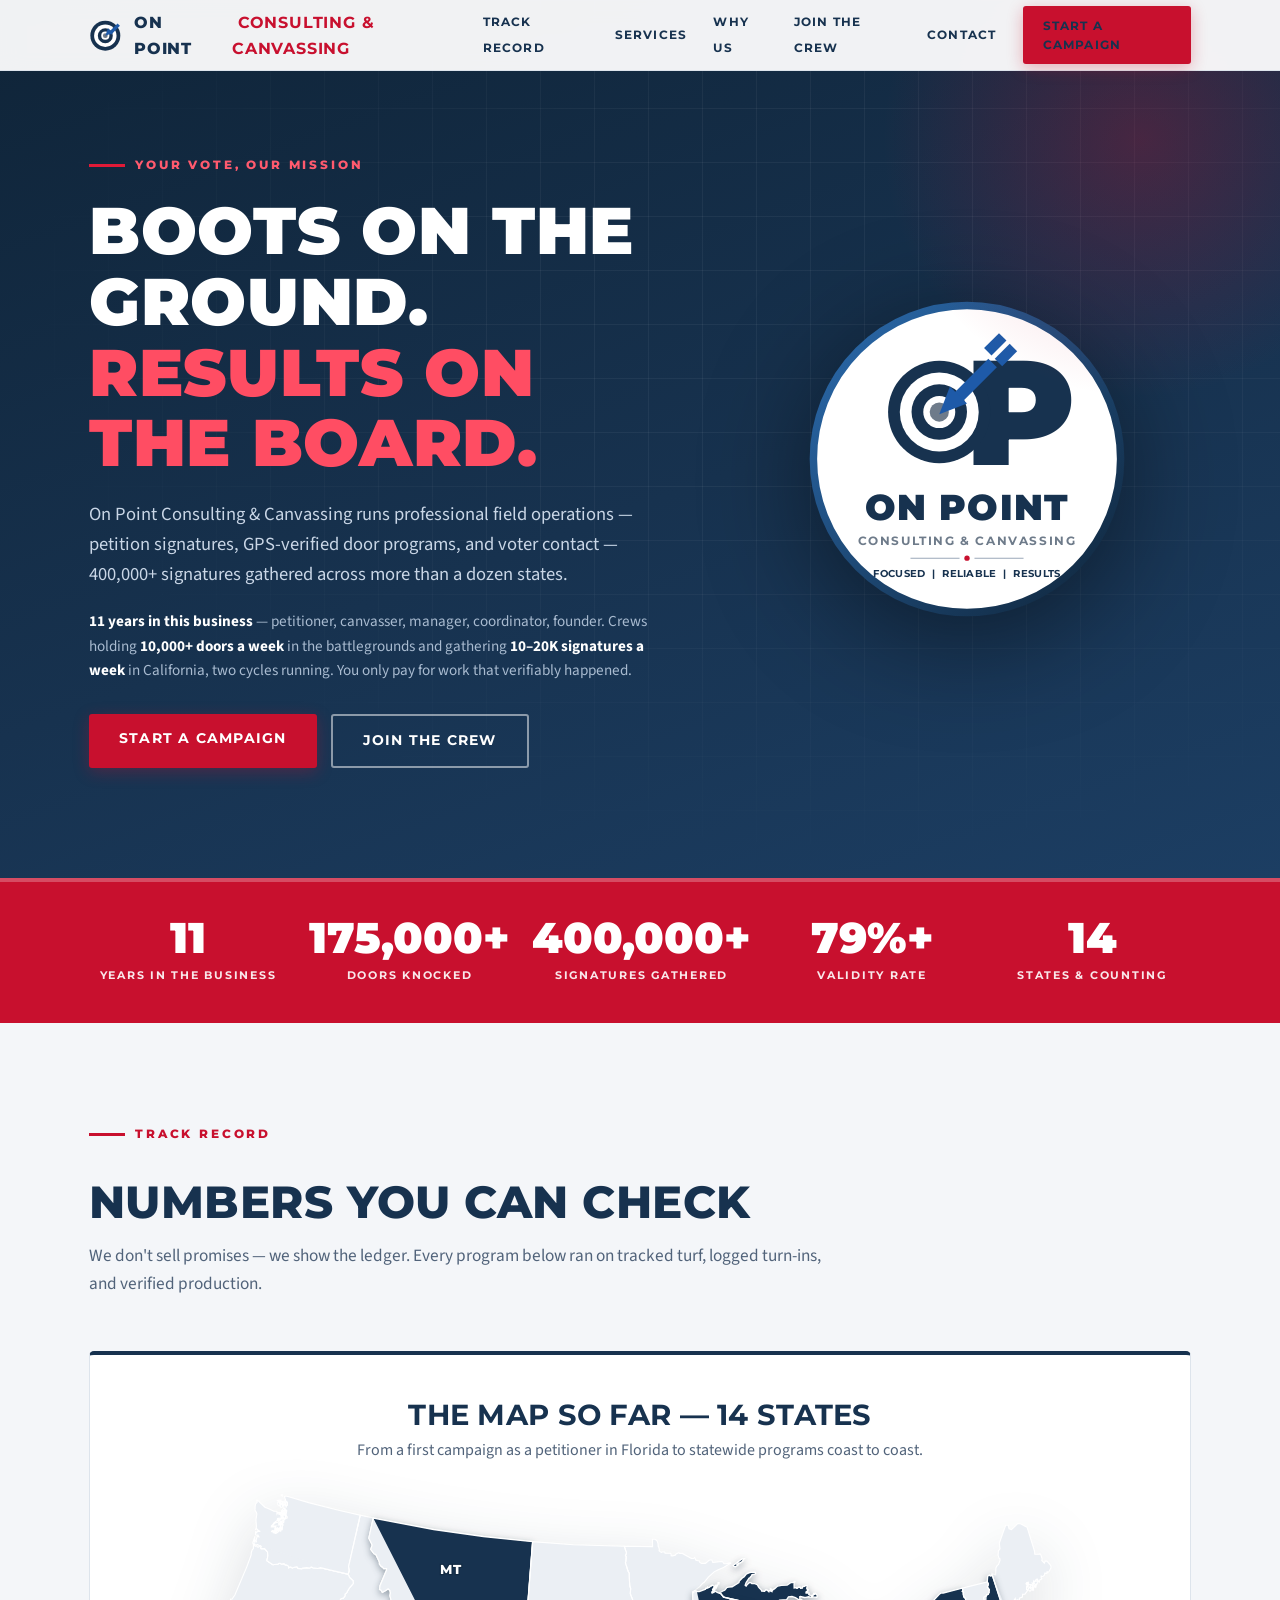
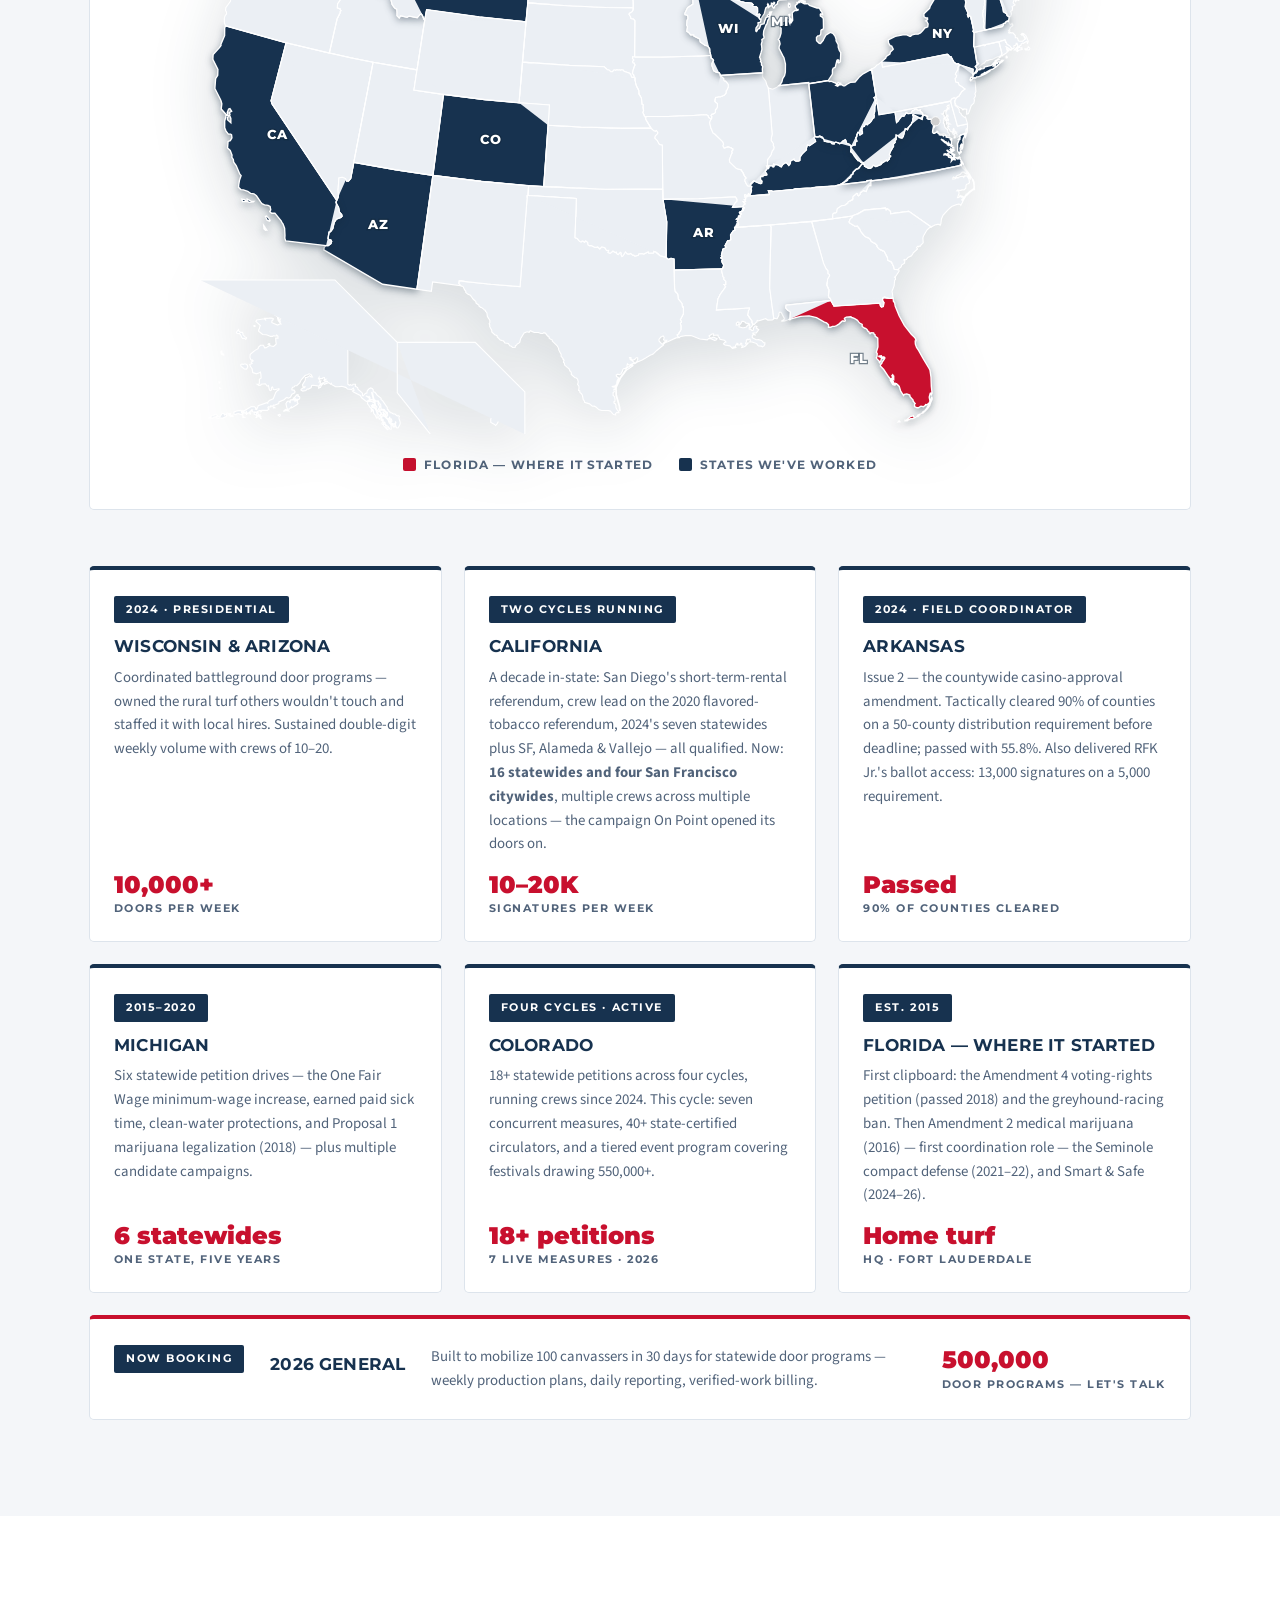
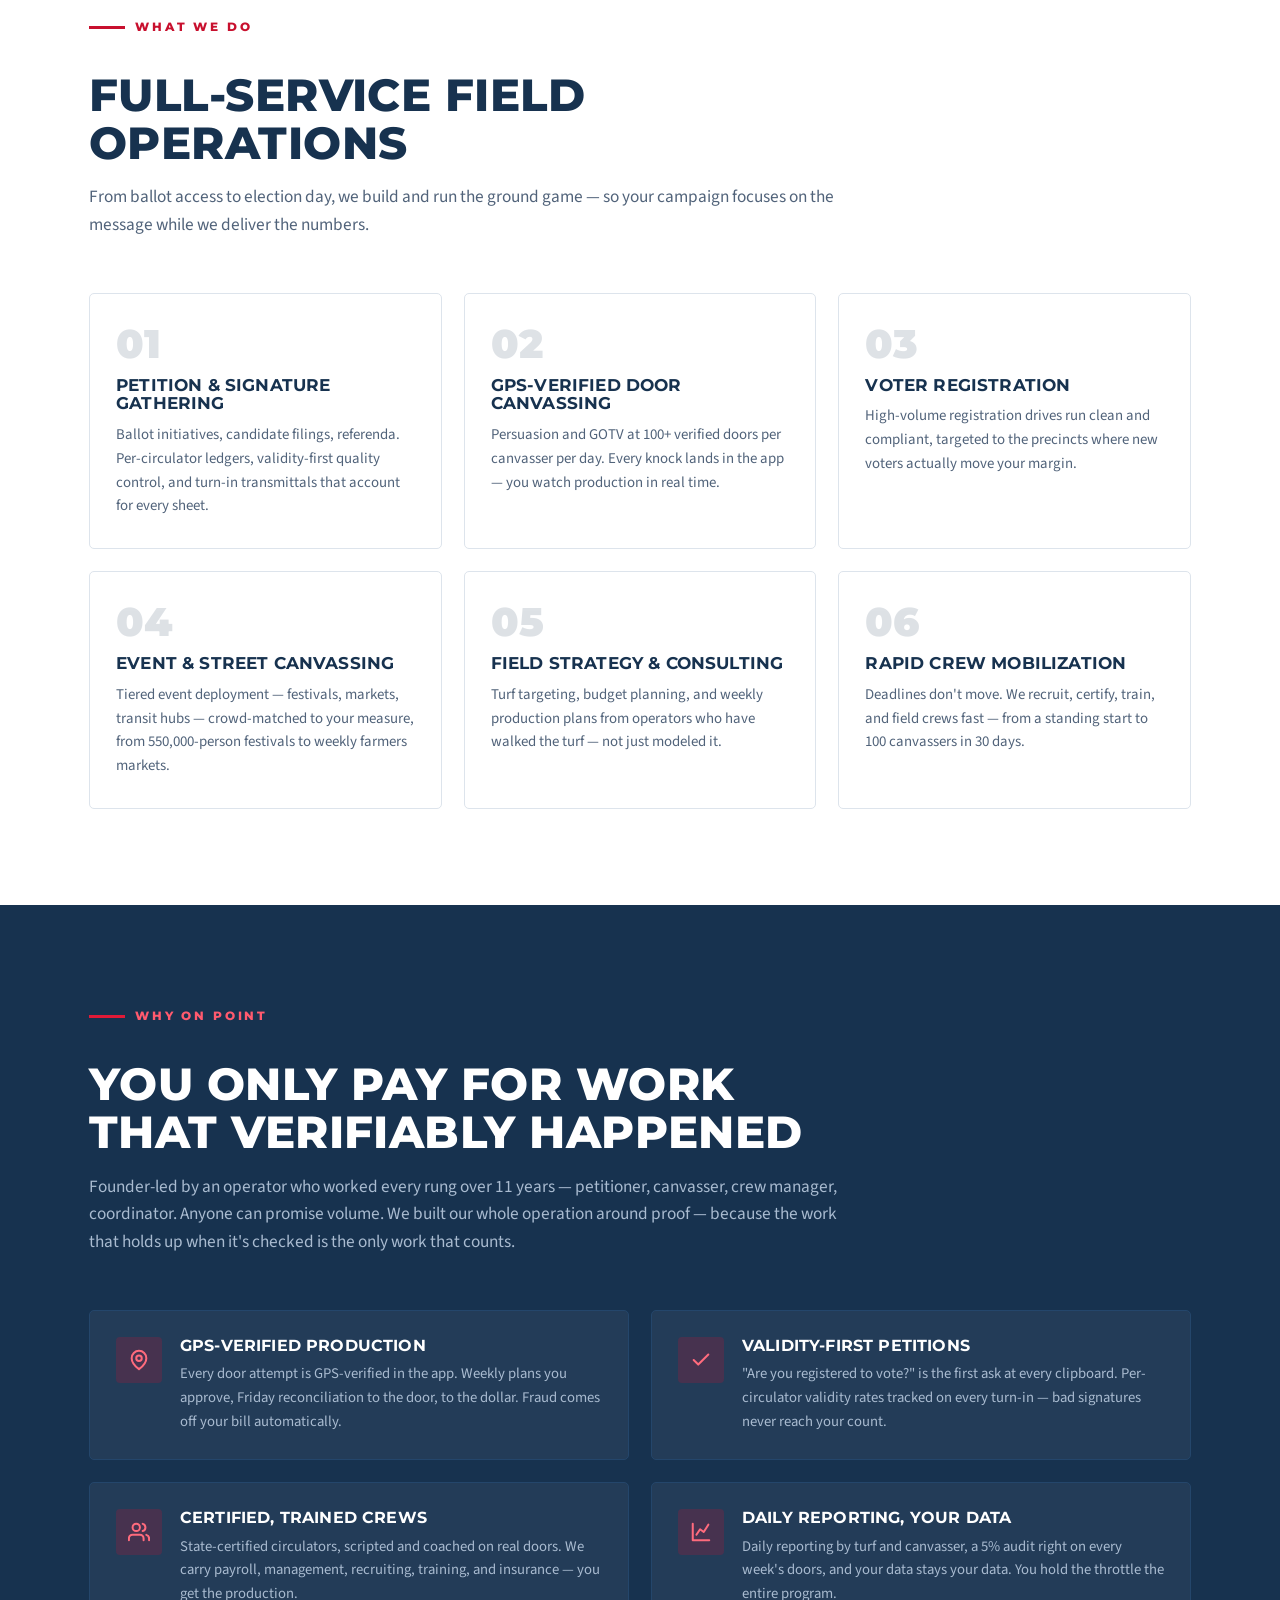
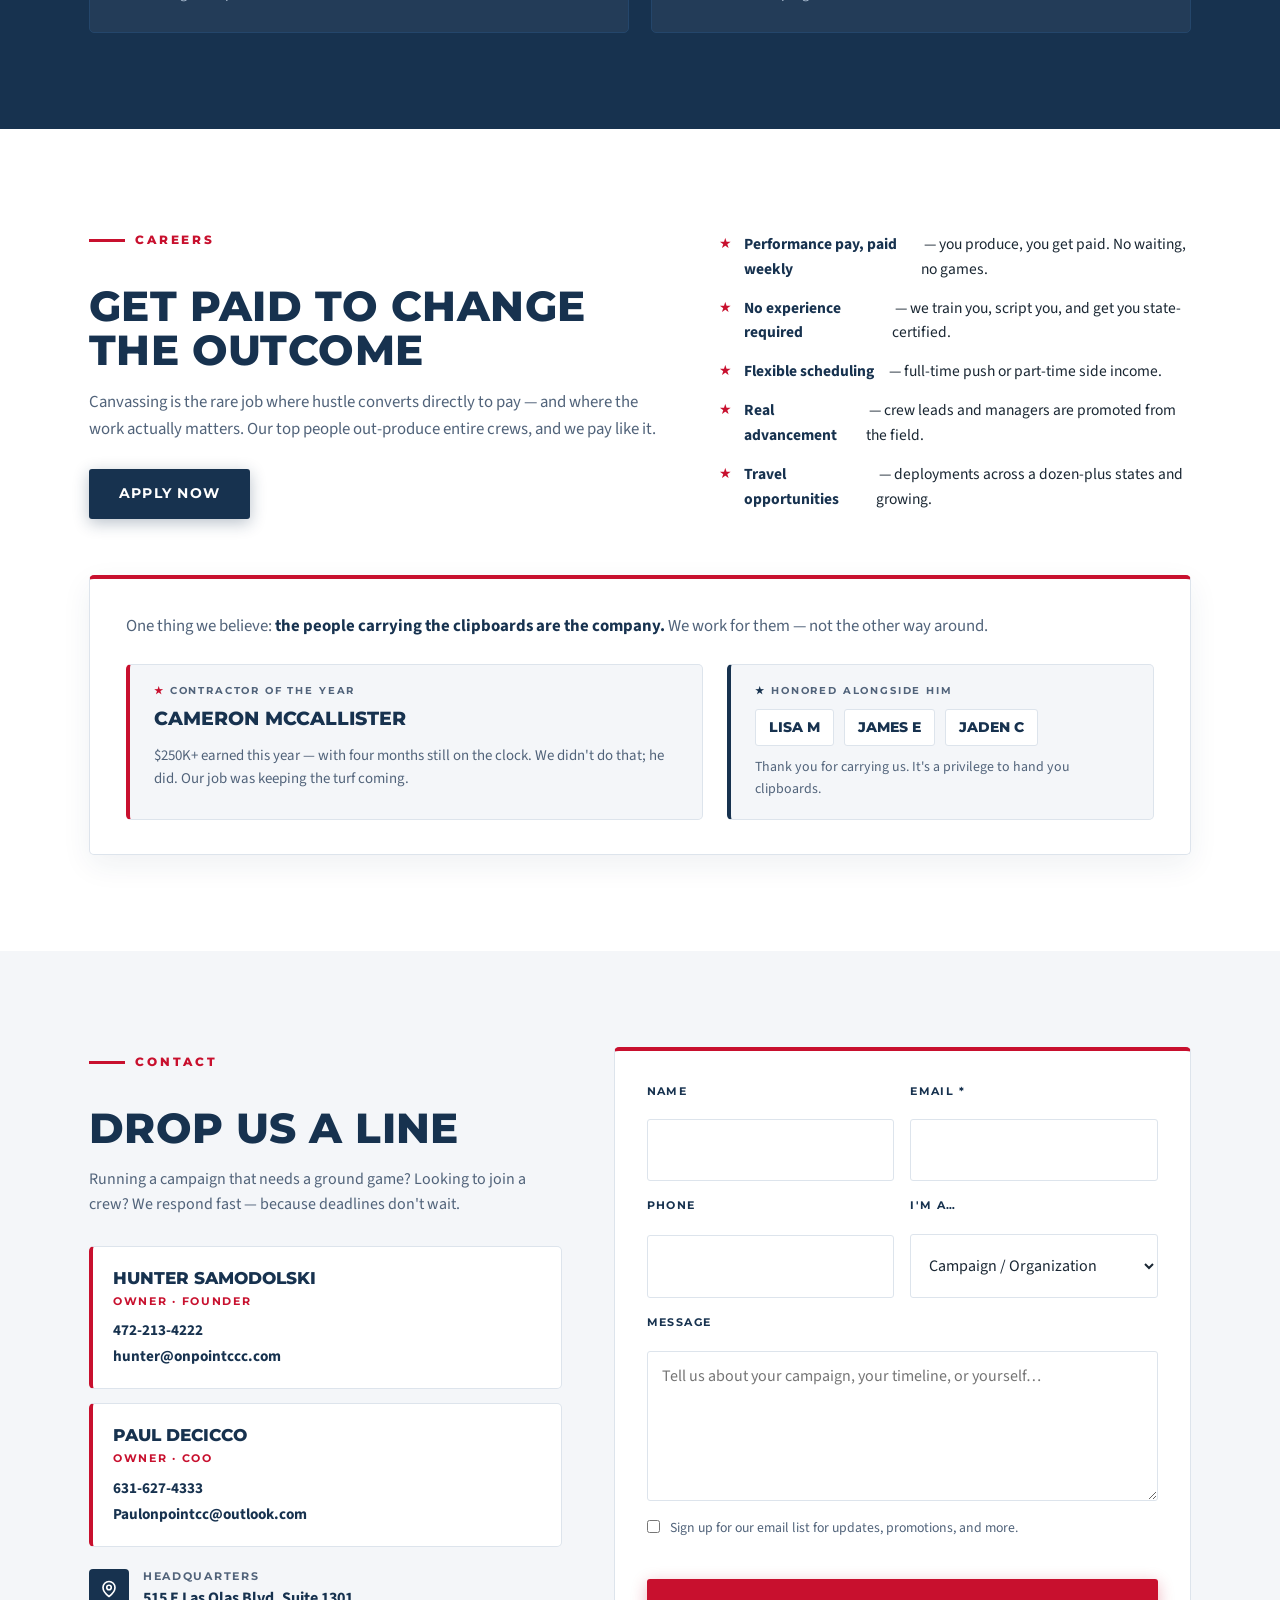
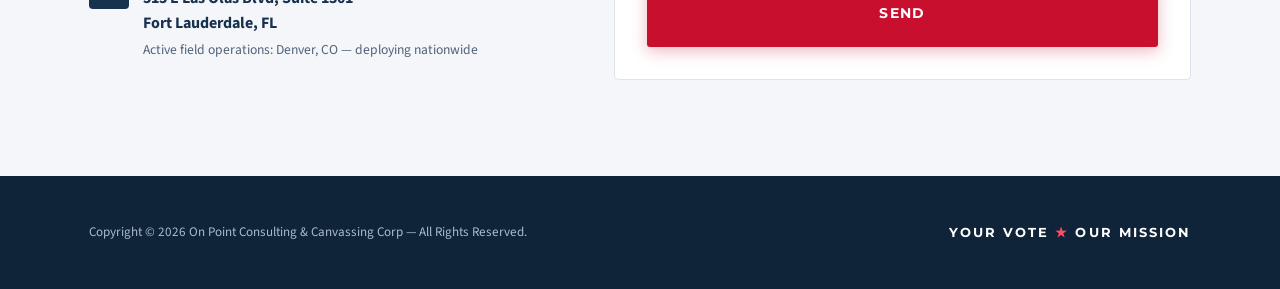
==== index.html @ 4d429ed6 "Honors panel: Cameron 250K, runners-up, people-first copy; map dimension + decluttered labels" ====
<!DOCTYPE html>
<html lang="en">
<head>
<meta charset="UTF-8">
<meta name="viewport" content="width=device-width, initial-scale=1.0">
<title>On Point Consulting &amp; Canvassing — Your Vote, Our Mission</title>
<meta name="description" content="On Point Consulting & Canvassing — professional petition signature gathering, GPS-verified door canvassing, and field operations. 350,000+ doors. 5 states. You only pay for work that verifiably happened.">
<meta property="og:title" content="On Point Consulting & Canvassing">
<meta property="og:description" content="Your Vote, Our Mission. GPS-verified canvassing, petition programs, and field operations that show their work.">
<meta property="og:type" content="website">
<meta property="og:url" content="https://onpointccc.com/">
<link rel="icon" href='data:image/svg+xml,<svg xmlns="http://www.w3.org/2000/svg" viewBox="0 0 100 100"><circle cx="50" cy="50" r="48" fill="%2317324F"/><circle cx="50" cy="50" r="34" fill="%23FFFFFF"/><circle cx="50" cy="50" r="20" fill="%23C8102E"/><path d="M50 38 l3.5 8 8.8 0.8 -6.6 5.8 2 8.6 -7.7 -4.6 -7.7 4.6 2 -8.6 -6.6 -5.8 8.8 -0.8 z" fill="%23FFFFFF"/></svg>'>
<link rel="preconnect" href="https://fonts.googleapis.com">
<link rel="preconnect" href="https://fonts.gstatic.com" crossorigin>
<link href="https://fonts.googleapis.com/css2?family=Montserrat:wght@600;700;800;900&family=Source+Sans+3:wght@400;600;700&display=swap" rel="stylesheet">
<style>
:root{
  --navy:#17324F; --navy-deep:#0F2438; --navy-line:#24466B;
  --blue:#205493;
  --red:#C8102E; --red-bright:#E01A37;
  --white:#FFFFFF; --off:#F4F6F9; --line:#DDE4EC;
  --ink:#1A2733; --slate:#51637A; --mist:#A9BBD0;
  --disp:'Montserrat',sans-serif; --body:'Source Sans 3',sans-serif;
}
*{margin:0;padding:0;box-sizing:border-box}
html{scroll-behavior:smooth}
body{font-family:var(--body);background:var(--white);color:var(--ink);line-height:1.6;overflow-x:hidden}
::selection{background:var(--red);color:#fff}
h1,h2,h3{font-family:var(--disp);text-transform:uppercase;line-height:1.08;letter-spacing:.01em}
a{color:inherit}
.wrap{max-width:1150px;margin:0 auto;padding:0 24px}

/* ---------- Nav ---------- */
nav{position:fixed;top:0;left:0;right:0;z-index:100;background:rgba(255,255,255,.94);backdrop-filter:blur(10px);border-bottom:1px solid var(--line)}
.nav-in{max-width:1150px;margin:0 auto;padding:0 24px;height:70px;display:flex;align-items:center;justify-content:space-between}
.logo{display:flex;align-items:center;gap:11px;text-decoration:none;font-family:var(--disp);font-weight:800;font-size:1.02rem;text-transform:uppercase;letter-spacing:.05em;color:var(--navy)}
.logo svg{flex:none}
.logo b{color:var(--red)}
.nav-links{display:flex;gap:26px;align-items:center;list-style:none}
.nav-links a{text-decoration:none;font-family:var(--disp);font-size:.76rem;font-weight:700;text-transform:uppercase;letter-spacing:.1em;color:var(--navy);transition:.2s}
.nav-links a:hover{color:var(--red)}
.btn{display:inline-block;background:var(--red);color:#fff;text-decoration:none;font-family:var(--disp);font-weight:700;text-transform:uppercase;letter-spacing:.09em;padding:14px 30px;border:none;border-radius:3px;cursor:pointer;font-size:.85rem;transition:.2s;box-shadow:0 4px 16px rgba(200,16,46,.3)}
.btn:hover{background:var(--red-bright);transform:translateY(-2px);box-shadow:0 8px 24px rgba(200,16,46,.4)}
.btn.ghost{background:transparent;border:2px solid rgba(255,255,255,.5);box-shadow:none}
.btn.ghost:hover{border-color:#fff;background:rgba(255,255,255,.08)}
.btn.navy{background:var(--navy);box-shadow:0 4px 16px rgba(23,50,79,.3)}
.btn.navy:hover{background:var(--blue)}
.nav-cta{padding:10px 20px;font-size:.74rem}
.burger{display:none;background:none;border:none;color:var(--navy);font-size:1.7rem;cursor:pointer}

/* ---------- Hero ---------- */
header{position:relative;min-height:92svh;display:flex;align-items:center;padding:150px 0 110px;background:linear-gradient(160deg,var(--navy-deep) 0%,var(--navy) 55%,#1C3E63 100%);color:#fff;overflow:hidden}
header::before{content:"";position:absolute;inset:0;background-image:linear-gradient(rgba(255,255,255,.05) 1px,transparent 1px),linear-gradient(90deg,rgba(255,255,255,.05) 1px,transparent 1px);background-size:54px 54px;mask-image:radial-gradient(ellipse at 65% 35%,black 25%,transparent 72%);pointer-events:none}
header::after{content:"";position:absolute;right:-140px;top:-140px;width:560px;height:560px;border-radius:50%;background:radial-gradient(circle,rgba(200,16,46,.28),transparent 65%);pointer-events:none}
.hero{position:relative;display:grid;grid-template-columns:1.15fr .85fr;gap:48px;align-items:center}
.kicker{display:inline-flex;align-items:center;gap:10px;font-family:var(--disp);font-weight:800;font-size:.74rem;text-transform:uppercase;letter-spacing:.24em;color:#FF5A6E;margin-bottom:20px}
.kicker::before{content:"";width:36px;height:3px;background:var(--red-bright)}
.hero h1{font-size:clamp(2.4rem,5.6vw,4.1rem);font-weight:900;margin-bottom:22px}
.hero h1 em{font-style:normal;color:#FF4D63}
.hero p.lead{font-size:1.16rem;color:#C9D6E6;max-width:36rem;margin-bottom:20px}
.hero p.sub{font-size:.95rem;color:var(--mist);max-width:36rem;margin-bottom:32px}
.hero p.sub strong{color:#fff}
.hero-ctas{display:flex;gap:14px;flex-wrap:wrap}
.hero-badge{display:flex;justify-content:center}
.seal{width:min(320px,68vw);filter:drop-shadow(0 22px 55px rgba(0,0,0,.45))}

/* ---------- Stats ---------- */
.stats{background:var(--red);color:#fff;position:relative}
.stats::before{content:"";position:absolute;top:0;left:0;right:0;height:4px;background:#fff;opacity:.25}
.stats-in{max-width:1150px;margin:0 auto;padding:38px 24px;display:grid;grid-template-columns:repeat(5,1fr);gap:22px;text-align:center}
.stat .num{font-family:var(--disp);font-weight:900;font-size:clamp(1.8rem,3.4vw,2.7rem);line-height:1}
.stat .lbl{font-family:var(--disp);font-size:.68rem;font-weight:700;text-transform:uppercase;letter-spacing:.16em;opacity:.9;margin-top:8px}

/* ---------- Sections ---------- */
section{padding:96px 0}
.sec-head{max-width:760px;margin-bottom:54px}
.sec-head h2{font-size:clamp(1.8rem,3.8vw,2.8rem);font-weight:800;color:var(--navy);margin:14px 0 16px}
.sec-head p{color:var(--slate);font-size:1.08rem}
.k-navy{color:var(--red)}
.k-navy::before{background:var(--red)}

/* record / campaigns */
.record{background:var(--off)}
.rec-grid{display:grid;grid-template-columns:repeat(3,1fr);gap:22px}
.rec{background:#fff;border:1px solid var(--line);border-top:4px solid var(--navy);border-radius:5px;padding:26px 24px;transition:.25s;display:flex;flex-direction:column}
.rec:hover{transform:translateY(-5px);box-shadow:0 16px 34px rgba(23,50,79,.14);border-top-color:var(--red)}
.rec-grid .rec:last-child:nth-child(3n+1){grid-column:1/-1;flex-direction:row;align-items:center;gap:26px;border-top-color:var(--red)}
.rec-grid .rec:last-child:nth-child(3n+1) .big{margin-top:0;flex:none}
@media(max-width:900px){.rec-grid .rec:last-child:nth-child(3n+1){flex-direction:column;align-items:flex-start;gap:0}.rec-grid .rec:last-child:nth-child(3n+1) .big{margin-top:16px}}
.rec .yr{display:inline-flex;align-self:flex-start;background:var(--navy);color:#fff;font-family:var(--disp);font-weight:700;font-size:.7rem;letter-spacing:.14em;text-transform:uppercase;padding:5px 12px;border-radius:2px;margin-bottom:14px}
.rec h3{font-size:1.06rem;color:var(--navy);margin-bottom:10px}
.rec p{font-size:.93rem;color:var(--slate);flex:1}
.rec .big{font-family:var(--disp);font-weight:900;color:var(--red);font-size:1.5rem;margin-top:16px;line-height:1.1}
.rec .big small{display:block;font-family:var(--disp);font-weight:700;font-size:.66rem;letter-spacing:.14em;color:var(--slate);text-transform:uppercase;margin-top:5px}

/* map */
.mapwrap{margin:0 0 56px;background:#fff;border:1px solid var(--line);border-top:4px solid var(--navy);border-radius:5px;padding:44px 40px 34px;text-align:center}
.map-title{font-size:clamp(1.3rem,2.6vw,1.8rem);color:var(--navy)}
.map-sub{color:var(--slate);margin:8px 0 26px;font-size:1rem}
.usmap{max-width:880px;margin:0 auto;position:relative}
.usmap svg{width:100%;height:auto;display:block;filter:drop-shadow(0 20px 32px rgba(15,36,56,.16))}
.map-tip{position:absolute;z-index:5;pointer-events:none;opacity:0;transition:opacity .15s;background:var(--navy);color:#fff;text-align:left;border-radius:5px;padding:12px 15px;max-width:330px;font-size:.85rem;line-height:1.45;box-shadow:0 14px 34px rgba(15,36,56,.35);border-left:4px solid var(--red)}
.map-tip b{display:block;font-family:var(--disp);text-transform:uppercase;letter-spacing:.08em;font-size:.82rem;margin-bottom:4px;color:#FF6B7D}
.map-legend{display:flex;gap:26px;justify-content:center;flex-wrap:wrap;margin-top:22px;font-family:var(--disp);font-size:.72rem;font-weight:700;letter-spacing:.1em;text-transform:uppercase;color:var(--slate)}
.map-legend i{display:inline-block;width:13px;height:13px;border-radius:2px;margin-right:8px;vertical-align:-2px}

/* services */
.grid3{display:grid;grid-template-columns:repeat(3,1fr);gap:22px}
.card{background:#fff;border:1px solid var(--line);border-radius:5px;padding:30px 26px;position:relative;overflow:hidden;transition:.25s}
.card:hover{transform:translateY(-5px);box-shadow:0 16px 34px rgba(23,50,79,.13)}
.card::after{content:"";position:absolute;left:0;top:0;bottom:0;width:4px;background:var(--red);transform:scaleY(0);transform-origin:top;transition:.25s}
.card:hover::after{transform:scaleY(1)}
.card .n{font-family:var(--disp);font-weight:900;color:var(--navy);opacity:.14;font-size:2.5rem;line-height:1}
.card h3{font-size:1.08rem;margin:12px 0 10px;color:var(--navy)}
.card p{font-size:.93rem;color:var(--slate)}

/* why */
.why-sec{background:var(--navy);color:#fff}
.why-sec .sec-head h2{color:#fff}
.why-sec .sec-head p{color:var(--mist)}
.why-grid{display:grid;grid-template-columns:repeat(2,1fr);gap:22px}
.why{display:flex;gap:18px;background:rgba(255,255,255,.05);border:1px solid var(--navy-line);border-radius:5px;padding:26px}
.why .ic{flex:none;width:46px;height:46px;border-radius:4px;background:rgba(200,16,46,.22);display:grid;place-items:center;color:#FF6B7D}
.why h3{font-size:1.03rem;margin-bottom:8px}
.why p{font-size:.92rem;color:var(--mist)}

/* careers */
.careers-in{display:grid;grid-template-columns:1.1fr .9fr;gap:52px;align-items:center}
.careers h2{font-size:clamp(1.8rem,3.8vw,2.6rem);font-weight:800;color:var(--navy);margin:14px 0 16px}
.careers p.cp{color:var(--slate);margin-bottom:26px;font-size:1.05rem}
.perks{list-style:none;display:grid;gap:14px}
.perks li{display:flex;gap:12px;align-items:flex-start;font-size:.97rem;color:var(--ink)}
.perks li::before{content:"★";color:var(--red);font-size:.85rem;line-height:1.8}
.perks strong{color:var(--navy)}
.honors{margin-top:56px;background:#fff;border:1px solid var(--line);border-top:4px solid var(--red);border-radius:5px;padding:34px 36px;box-shadow:0 10px 30px rgba(23,50,79,.07)}
.honors-note{color:var(--slate);font-size:1.05rem;margin-bottom:24px}
.honors-note strong{color:var(--navy)}
.honors-row{display:grid;grid-template-columns:1.15fr .85fr;gap:24px}
.award{display:flex;flex-direction:column;gap:4px;border:1px solid var(--line);border-left:4px solid var(--red);border-radius:5px;padding:18px 24px;background:var(--off)}
.award-k{font-family:var(--disp);font-size:.64rem;font-weight:700;letter-spacing:.18em;text-transform:uppercase;color:var(--slate)}
.award-k::before{content:"★ ";color:var(--red)}
.award-n{font-family:var(--disp);font-weight:800;font-size:1.2rem;color:var(--navy);text-transform:uppercase}
.award-d{font-size:.93rem;color:var(--slate);margin-top:6px;line-height:1.55}
.runners{display:flex;flex-direction:column;gap:10px;border:1px solid var(--line);border-left:4px solid var(--navy);border-radius:5px;padding:18px 24px;background:var(--off)}
.runners .award-k::before{color:var(--navy)}
.runner-names{display:flex;gap:10px;flex-wrap:wrap}
.runner-names span{font-family:var(--disp);font-weight:800;color:var(--navy);text-transform:uppercase;font-size:.9rem;background:#fff;border:1px solid var(--line);border-radius:3px;padding:6px 13px}
.runners-d{font-size:.87rem;color:var(--slate)}
@media(max-width:900px){.honors{padding:26px 22px}.honors-row{grid-template-columns:1fr}}

/* contact */
.contact{background:var(--off)}
.contact-grid{display:grid;grid-template-columns:.9fr 1.1fr;gap:52px}
.contact-info h2{font-size:clamp(1.8rem,3.8vw,2.6rem);font-weight:800;color:var(--navy);margin:14px 0 16px}
.contact-info>p{color:var(--slate);margin-bottom:28px}
.cline{display:flex;gap:14px;align-items:flex-start;margin-bottom:18px}
.cline .ic{flex:none;width:40px;height:40px;border-radius:4px;background:var(--navy);display:grid;place-items:center;color:#fff}
.cline a{color:var(--navy);font-weight:700;text-decoration:none}
.cline a:hover{color:var(--red)}
.cline .t{font-family:var(--disp);font-size:.66rem;font-weight:700;letter-spacing:.16em;text-transform:uppercase;color:var(--slate)}
.people{display:grid;gap:14px;margin-bottom:22px}
.person{background:#fff;border:1px solid var(--line);border-left:4px solid var(--red);border-radius:5px;padding:18px 20px}
.person .nm{font-family:var(--disp);font-weight:800;font-size:1.05rem;color:var(--navy);text-transform:uppercase}
.person .rl{font-family:var(--disp);font-size:.66rem;font-weight:700;letter-spacing:.16em;text-transform:uppercase;color:var(--red);margin:2px 0 8px}
.person a{display:block;color:var(--navy);font-weight:700;text-decoration:none;font-size:.95rem;line-height:1.7}
.person a:hover{color:var(--red)}
form{display:grid;gap:16px;background:#fff;border:1px solid var(--line);border-top:4px solid var(--red);border-radius:5px;padding:32px}
.row2{display:grid;grid-template-columns:1fr 1fr;gap:16px}
label{font-family:var(--disp);font-size:.68rem;font-weight:700;text-transform:uppercase;letter-spacing:.13em;color:var(--navy);display:grid;gap:7px}
input,select,textarea{font-family:var(--body);font-size:1rem;padding:13px 14px;border:1.5px solid var(--line);border-radius:3px;background:#fff;color:var(--ink);width:100%;transition:.2s}
input:focus,select:focus,textarea:focus{outline:none;border-color:var(--navy);box-shadow:0 0 0 3px rgba(32,84,147,.14)}
.check{display:flex;gap:10px;align-items:flex-start;font-family:var(--body);font-size:.86rem;font-weight:400;text-transform:none;letter-spacing:0;color:var(--slate)}
.check input{width:auto;margin-top:3px}

/* footer */
footer{background:var(--navy-deep);color:var(--mist);padding:46px 0}
.foot{display:flex;justify-content:space-between;align-items:center;gap:20px;flex-wrap:wrap}
.foot small{font-size:.82rem}
.foot .tag{font-family:var(--disp);font-weight:700;text-transform:uppercase;letter-spacing:.16em;color:#fff;font-size:.8rem}
.foot .tag b{color:#FF4D63}

/* reveal */
.rv{opacity:0;transform:translateY(26px);transition:opacity .7s ease,transform .7s ease}
.rv.on{opacity:1;transform:none}

@media(max-width:900px){
  .hero{grid-template-columns:1fr}
  .hero-badge{order:-1;margin-bottom:6px;justify-content:flex-start}
  .seal{width:130px}
  .stats-in{grid-template-columns:repeat(2,1fr);gap:26px 12px}
  .stats-in .stat:last-child{grid-column:1/-1}
  .grid3,.rec-grid{grid-template-columns:1fr}
  .why-grid{grid-template-columns:1fr}
  .careers-in{grid-template-columns:1fr}
  .contact-grid{grid-template-columns:1fr}
  .row2{grid-template-columns:1fr}
  .nav-links{position:fixed;top:70px;right:0;left:0;background:#fff;flex-direction:column;gap:0;padding:8px 0 14px;border-bottom:1px solid var(--line);display:none;box-shadow:0 14px 30px rgba(23,50,79,.12)}
  .nav-links.open{display:flex}
  .nav-links li{width:100%;text-align:center}
  .nav-links a{display:block;padding:13px}
  .burger{display:block}
  section{padding:70px 0}
}
</style>
</head>
<body>

<nav>
  <div class="nav-in">
    <a class="logo" href="#top" aria-label="On Point Consulting and Canvassing — home">
      <svg width="34" height="34" viewBox="0 0 100 100" aria-hidden="true"><circle cx="48" cy="52" r="44" fill="#17324F"/><circle cx="48" cy="52" r="33" fill="#FFFFFF"/><circle cx="48" cy="52" r="22" fill="#17324F"/><circle cx="48" cy="52" r="12" fill="#FFFFFF"/><circle cx="48" cy="52" r="7" fill="#6E7B8A"/><g fill="#1E5AA8"><path d="M58,42 L84,16 L91,23 L65,49 Z"/><path d="M48,52 L70,44 L56,30 Z"/></g></svg>
      On Point <b>&nbsp;Consulting &amp; Canvassing</b>
    </a>
    <ul class="nav-links" id="navLinks">
      <li><a href="#record">Track Record</a></li>
      <li><a href="#services">Services</a></li>
      <li><a href="#why">Why Us</a></li>
      <li><a href="#careers">Join the Crew</a></li>
      <li><a href="#contact">Contact</a></li>
      <li><a class="btn nav-cta" href="#contact">Start a Campaign</a></li>
    </ul>
    <button class="burger" id="burger" aria-label="Menu">☰</button>
  </div>
</nav>

<header id="top">
  <div class="wrap hero">
    <div>
      <span class="kicker">Your Vote, Our Mission</span>
      <h1>Boots on the ground.<br><em>Results on the board.</em></h1>
      <p class="lead">On Point Consulting &amp; Canvassing runs professional field operations — petition signatures, GPS-verified door programs, and voter contact — 400,000+ signatures gathered across more than a dozen states.</p>
      <p class="sub"><strong>11 years in this business</strong> — petitioner, canvasser, manager, coordinator, founder. Crews holding <strong>10,000+ doors a week</strong> in the battlegrounds and gathering <strong>10–20K signatures a week</strong> in California, two cycles running. You only pay for work that verifiably happened.</p>
      <div class="hero-ctas">
        <a class="btn" href="#contact">Start a Campaign</a>
        <a class="btn ghost" href="#careers">Join the Crew</a>
      </div>
    </div>
    <div class="hero-badge">
      <svg class="seal" viewBox="0 0 300 300" aria-hidden="true">
        <defs>
          <linearGradient id="opring" x1="0" y1="0" x2="1" y2="1">
            <stop offset="0" stop-color="#2B6CB0"/>
            <stop offset="1" stop-color="#0F2438"/>
          </linearGradient>
        </defs>
        <circle cx="150" cy="150" r="144" fill="#FFFFFF" stroke="url(#opring)" stroke-width="7"/>
        <g transform="translate(124,106)">
          <text x="24" y="50" font-family="Montserrat,sans-serif" font-weight="900" font-size="140" fill="#17324F">P</text>
          <circle r="48" fill="#17324F"/>
          <circle r="37" fill="#FFFFFF"/>
          <circle r="26" fill="#17324F"/>
          <circle r="15" fill="#FFFFFF"/>
          <circle r="9" fill="#6E7B8A"/>
          <g fill="#1E5AA8">
            <path d="M12,-16 L46,-50 L54,-42 L20,-8 Z"/>
            <path d="M0,2 L26,-8 L10,-24 Z"/>
            <path d="M42,-60 L56,-74 L63,-67 L49,-53 Z"/>
            <path d="M52,-50 L66,-64 L73,-57 L59,-43 Z"/>
          </g>
        </g>
        <text x="150" y="207" text-anchor="middle" font-family="Montserrat,sans-serif" font-weight="900" font-size="34" letter-spacing="1" fill="#17324F">ON POINT</text>
        <text x="150" y="231" text-anchor="middle" font-family="Montserrat,sans-serif" font-weight="700" font-size="11" letter-spacing="1.5" fill="#6E7B8A">CONSULTING &amp; CANVASSING</text>
        <line x1="97" y1="243" x2="143" y2="243" stroke="#9AA7B8" stroke-width="1"/>
        <circle cx="150" cy="243" r="2.5" fill="#C8102E"/>
        <line x1="157" y1="243" x2="203" y2="243" stroke="#9AA7B8" stroke-width="1"/>
        <text x="150" y="261" text-anchor="middle" font-family="Montserrat,sans-serif" font-weight="700" font-size="9" letter-spacing=".3" fill="#17324F">FOCUSED &#160;|&#160; RELIABLE &#160;|&#160; RESULTS</text>
      </svg>
    </div>
  </div>
</header>

<div class="stats">
  <div class="stats-in">
    <div class="stat rv"><div class="num" data-count="11" data-suffix="">0</div><div class="lbl">Years in the Business</div></div>
    <div class="stat rv"><div class="num" data-count="175000" data-suffix="+">0</div><div class="lbl">Doors Knocked</div></div>
    <div class="stat rv"><div class="num" data-count="400000" data-suffix="+">0</div><div class="lbl">Signatures Gathered</div></div>
    <div class="stat rv"><div class="num" data-count="79" data-suffix="%+">0</div><div class="lbl">Validity Rate</div></div>
    <div class="stat rv"><div class="num" data-count="14" data-suffix="">0</div><div class="lbl">States &amp; Counting</div></div>
  </div>
</div>

<section class="record" id="record">
  <div class="wrap">
    <div class="sec-head rv">
      <span class="kicker k-navy">Track Record</span>
      <h2>Numbers you can check</h2>
      <p>We don't sell promises — we show the ledger. Every program below ran on tracked turf, logged turn-ins, and verified production.</p>
    </div>
    <div class="mapwrap rv">
      <h3 class="map-title">The map so far — 14 states</h3>
      <p class="map-sub">From a first campaign as a petitioner in Florida to statewide programs coast to coast.</p>
      <div class="usmap" id="usmap" aria-label="Map of U.S. states where On Point has run field operations"></div>
      <div class="map-legend">
        <span><i style="background:var(--red)"></i>Florida — where it started</span>
        <span><i style="background:var(--navy)"></i>States we've worked</span>
      </div>
    </div>
    <div class="rec-grid">
      <div class="rec rv"><span class="yr">2024 · Presidential</span><h3>Wisconsin &amp; Arizona</h3><p>Coordinated battleground door programs — owned the rural turf others wouldn't touch and staffed it with local hires. Sustained double-digit weekly volume with crews of 10–20.</p><div class="big">10,000+<small>doors per week</small></div></div>
      <div class="rec rv"><span class="yr">Two Cycles Running</span><h3>California</h3><p>A decade in-state: San Diego's short-term-rental referendum, crew lead on the 2020 flavored-tobacco referendum, 2024's seven statewides plus SF, Alameda &amp; Vallejo — all qualified. Now: <strong>16 statewides and four San Francisco citywides</strong>, multiple crews across multiple locations — the campaign On Point opened its doors on.</p><div class="big">10–20K<small>signatures per week</small></div></div>
      <div class="rec rv"><span class="yr">2024 · Field Coordinator</span><h3>Arkansas</h3><p>Issue 2 — the countywide casino-approval amendment. Tactically cleared 90% of counties on a 50-county distribution requirement before deadline; passed with 55.8%. Also delivered RFK Jr.'s ballot access: 13,000 signatures on a 5,000 requirement.</p><div class="big">Passed<small>90% of counties cleared</small></div></div>
      <div class="rec rv"><span class="yr">2015–2020</span><h3>Michigan</h3><p>Six statewide petition drives — the One Fair Wage minimum-wage increase, earned paid sick time, clean-water protections, and Proposal 1 marijuana legalization (2018) — plus multiple candidate campaigns.</p><div class="big">6 statewides<small>one state, five years</small></div></div>
      <div class="rec rv"><span class="yr">Four Cycles · Active</span><h3>Colorado</h3><p>18+ statewide petitions across four cycles, running crews since 2024. This cycle: seven concurrent measures, 40+ state-certified circulators, and a tiered event program covering festivals drawing 550,000+.</p><div class="big">18+ petitions<small>7 live measures · 2026</small></div></div>
      <div class="rec rv"><span class="yr">Est. 2015</span><h3>Florida — Where It Started</h3><p>First clipboard: the Amendment 4 voting-rights petition (passed 2018) and the greyhound-racing ban. Then Amendment 2 medical marijuana (2016) — first coordination role — the Seminole compact defense (2021–22), and Smart &amp; Safe (2024–26).</p><div class="big">Home turf<small>HQ · Fort Lauderdale</small></div></div>
      <div class="rec rv"><span class="yr">Now Booking</span><h3>2026 General</h3><p>Built to mobilize 100 canvassers in 30 days for statewide door programs — weekly production plans, daily reporting, verified-work billing.</p><div class="big">500,000<small>door programs — let's talk</small></div></div>
    </div>
  </div>
</section>

<section id="services">
  <div class="wrap">
    <div class="sec-head rv">
      <span class="kicker k-navy">What We Do</span>
      <h2>Full-service field operations</h2>
      <p>From ballot access to election day, we build and run the ground game — so your campaign focuses on the message while we deliver the numbers.</p>
    </div>
    <div class="grid3">
      <div class="card rv"><div class="n">01</div><h3>Petition &amp; Signature Gathering</h3><p>Ballot initiatives, candidate filings, referenda. Per-circulator ledgers, validity-first quality control, and turn-in transmittals that account for every sheet.</p></div>
      <div class="card rv"><div class="n">02</div><h3>GPS-Verified Door Canvassing</h3><p>Persuasion and GOTV at 100+ verified doors per canvasser per day. Every knock lands in the app — you watch production in real time.</p></div>
      <div class="card rv"><div class="n">03</div><h3>Voter Registration</h3><p>High-volume registration drives run clean and compliant, targeted to the precincts where new voters actually move your margin.</p></div>
      <div class="card rv"><div class="n">04</div><h3>Event &amp; Street Canvassing</h3><p>Tiered event deployment — festivals, markets, transit hubs — crowd-matched to your measure, from 550,000-person festivals to weekly farmers markets.</p></div>
      <div class="card rv"><div class="n">05</div><h3>Field Strategy &amp; Consulting</h3><p>Turf targeting, budget planning, and weekly production plans from operators who have walked the turf — not just modeled it.</p></div>
      <div class="card rv"><div class="n">06</div><h3>Rapid Crew Mobilization</h3><p>Deadlines don't move. We recruit, certify, train, and field crews fast — from a standing start to 100 canvassers in 30 days.</p></div>
    </div>
  </div>
</section>

<section class="why-sec" id="why">
  <div class="wrap">
    <div class="sec-head rv">
      <span class="kicker">Why On Point</span>
      <h2>You only pay for work that verifiably happened</h2>
      <p>Founder-led by an operator who worked every rung over 11 years — petitioner, canvasser, crew manager, coordinator. Anyone can promise volume. We built our whole operation around proof — because the work that holds up when it's checked is the only work that counts.</p>
    </div>
    <div class="why-grid">
      <div class="why rv"><div class="ic"><svg width="22" height="22" viewBox="0 0 24 24" fill="none" stroke="currentColor" stroke-width="2.2" stroke-linecap="round" stroke-linejoin="round"><path d="M20 10c0 6-8 12-8 12s-8-6-8-12a8 8 0 0 1 16 0Z"/><circle cx="12" cy="10" r="3"/></svg></div><div><h3>GPS-Verified Production</h3><p>Every door attempt is GPS-verified in the app. Weekly plans you approve, Friday reconciliation to the door, to the dollar. Fraud comes off your bill automatically.</p></div></div>
      <div class="why rv"><div class="ic"><svg width="22" height="22" viewBox="0 0 24 24" fill="none" stroke="currentColor" stroke-width="2.2" stroke-linecap="round" stroke-linejoin="round"><path d="M20 6 9 17l-5-5"/></svg></div><div><h3>Validity-First Petitions</h3><p>"Are you registered to vote?" is the first ask at every clipboard. Per-circulator validity rates tracked on every turn-in — bad signatures never reach your count.</p></div></div>
      <div class="why rv"><div class="ic"><svg width="22" height="22" viewBox="0 0 24 24" fill="none" stroke="currentColor" stroke-width="2.2" stroke-linecap="round" stroke-linejoin="round"><path d="M17 21v-2a4 4 0 0 0-4-4H5a4 4 0 0 0-4 4v2"/><circle cx="9" cy="7" r="4"/><path d="M23 21v-2a4 4 0 0 0-3-3.87"/><path d="M16 3.13a4 4 0 0 1 0 7.75"/></svg></div><div><h3>Certified, Trained Crews</h3><p>State-certified circulators, scripted and coached on real doors. We carry payroll, management, recruiting, training, and insurance — you get the production.</p></div></div>
      <div class="why rv"><div class="ic"><svg width="22" height="22" viewBox="0 0 24 24" fill="none" stroke="currentColor" stroke-width="2.2" stroke-linecap="round" stroke-linejoin="round"><path d="M3 3v18h18"/><path d="m7 15 4-6 4 3 5-8"/></svg></div><div><h3>Daily Reporting, Your Data</h3><p>Daily reporting by turf and canvasser, a 5% audit right on every week's doors, and your data stays your data. You hold the throttle the entire program.</p></div></div>
    </div>
  </div>
</section>

<section id="careers" class="careers">
  <div class="wrap careers-in">
    <div class="rv">
      <span class="kicker k-navy">Careers</span>
      <h2>Get paid to change the outcome</h2>
      <p class="cp">Canvassing is the rare job where hustle converts directly to pay — and where the work actually matters. Our top people out-produce entire crews, and we pay like it.</p>
      <a class="btn navy" href="#contact" onclick="document.getElementById('role').value='canvasser'">Apply Now</a>
    </div>
    <ul class="perks rv">
      <li><strong>Performance pay, paid weekly</strong>&nbsp;— you produce, you get paid. No waiting, no games.</li>
      <li><strong>No experience required</strong>&nbsp;— we train you, script you, and get you state-certified.</li>
      <li><strong>Flexible scheduling</strong>&nbsp;— full-time push or part-time side income.</li>
      <li><strong>Real advancement</strong>&nbsp;— crew leads and managers are promoted from the field.</li>
      <li><strong>Travel opportunities</strong>&nbsp;— deployments across a dozen-plus states and growing.</li>
    </ul>
  </div>
  <div class="wrap">
    <div class="honors rv">
      <p class="honors-note">One thing we believe: <strong>the people carrying the clipboards are the company.</strong> We work for them — not the other way around.</p>
      <div class="honors-row">
        <div class="award">
          <span class="award-k">Contractor of the Year</span>
          <span class="award-n">Cameron McCallister</span>
          <span class="award-d">$250K+ earned this year — with four months still on the clock. We didn't do that; he did. Our job was keeping the turf coming.</span>
        </div>
        <div class="runners">
          <span class="award-k">Honored alongside him</span>
          <div class="runner-names"><span>Lisa M</span><span>James E</span><span>Jaden C</span></div>
          <span class="runners-d">Thank you for carrying us. It's a privilege to hand you clipboards.</span>
        </div>
      </div>
    </div>
  </div>
</section>

<section class="contact" id="contact">
  <div class="wrap contact-grid">
    <div class="contact-info rv">
      <span class="kicker k-navy">Contact</span>
      <h2>Drop us a line</h2>
      <p>Running a campaign that needs a ground game? Looking to join a crew? We respond fast — because deadlines don't wait.</p>
      <div class="people">
        <div class="person">
          <div class="nm">Hunter Samodolski</div>
          <div class="rl">Owner · Founder</div>
          <a href="tel:+14722134222">472-213-4222</a>
          <a href="mailto:hunter@onpointccc.com">hunter@onpointccc.com</a>
        </div>
        <div class="person">
          <div class="nm">Paul DeCicco</div>
          <div class="rl">Owner · COO</div>
          <a href="tel:+16316274333">631-627-4333</a>
          <a href="mailto:Paulonpointcc@outlook.com">Paulonpointcc@outlook.com</a>
        </div>
      </div>
      <div class="cline"><div class="ic"><svg width="18" height="18" viewBox="0 0 24 24" fill="none" stroke="currentColor" stroke-width="2.2" stroke-linecap="round" stroke-linejoin="round"><path d="M20 10c0 6-8 12-8 12s-8-6-8-12a8 8 0 0 1 16 0Z"/><circle cx="12" cy="10" r="3"/></svg></div><div><div class="t">Headquarters</div><span style="font-weight:700;color:var(--navy)">515 E Las Olas Blvd, Suite 1301<br>Fort Lauderdale, FL</span><br><span style="font-size:.85rem;color:var(--slate)">Active field operations: Denver, CO — deploying nationwide</span></div></div>
    </div>
    <form class="rv" name="contact" method="POST" action="https://formsubmit.co/hunterleesamodolski@gmail.com">
      <input type="hidden" name="_subject" value="New lead — onpointccc.com">
      <input type="hidden" name="_cc" value="hunter@onpointccc.com">
      <input type="hidden" name="_next" id="nextUrl" value="">
      <input type="text" name="_honey" style="display:none" tabindex="-1" autocomplete="off">
      <div class="row2">
        <label>Name<input type="text" name="name" required autocomplete="name"></label>
        <label>Email *<input type="email" name="email" required autocomplete="email"></label>
      </div>
      <div class="row2">
        <label>Phone<input type="tel" name="phone" autocomplete="tel"></label>
        <label>I'm a…
          <select name="role" id="role">
            <option value="campaign">Campaign / Organization</option>
            <option value="canvasser">Future Canvasser</option>
            <option value="other">Something Else</option>
          </select>
        </label>
      </div>
      <label>Message<textarea name="message" rows="5" placeholder="Tell us about your campaign, your timeline, or yourself…"></textarea></label>
      <label class="check"><input type="checkbox" name="newsletter" value="yes">Sign up for our email list for updates, promotions, and more.</label>
      <button class="btn" type="submit">Send</button>
    </form>
  </div>
</section>

<footer>
  <div class="wrap foot">
    <small>Copyright © 2026 On Point Consulting &amp; Canvassing Corp — All Rights Reserved.</small>
    <span class="tag">Your Vote <b>★</b> Our Mission</span>
  </div>
</footer>

<script>
const burger=document.getElementById('burger'),links=document.getElementById('navLinks');
burger.addEventListener('click',()=>links.classList.toggle('open'));
links.querySelectorAll('a').forEach(a=>a.addEventListener('click',()=>links.classList.remove('open')));

const io=new IntersectionObserver(es=>es.forEach(e=>{if(e.isIntersecting){e.target.classList.add('on');io.unobserve(e.target)}}),{threshold:.15});
document.querySelectorAll('.rv').forEach(el=>io.observe(el));

const fmt=n=>n>=1000?n.toLocaleString('en-US'):String(n);
const cio=new IntersectionObserver(es=>es.forEach(e=>{
  if(!e.isIntersecting)return;cio.unobserve(e.target);
  const el=e.target,target=+el.dataset.count,suf=el.dataset.suffix||'',t0=performance.now(),dur=1400;
  const tick=t=>{const p=Math.min((t-t0)/dur,1),v=Math.round(target*(1-Math.pow(1-p,3)));el.textContent=fmt(v)+suf;if(p<1)requestAnimationFrame(tick)};
  requestAnimationFrame(tick);
}),{threshold:.5});
document.querySelectorAll('.num[data-count]').forEach(el=>cio.observe(el));

// form success redirect works on any host (root domain or subpath)
document.getElementById('nextUrl').value = location.origin + location.pathname.replace(/index\.html$/,'').replace(/\/?$/,'/') + 'thanks.html';

// US map — interactive: states we've worked light up with program details
const OPS={
  fl:{n:'Florida — Est. 2015',d:'First clipboard: the Amendment 4 voting-rights-restoration petition (passed 2018) and the greyhound-racing ban. Amendment 2 medical marijuana (2016) — first coordination role, running teams. Seminole gaming-compact defense (2021–22). Smart & Safe marijuana campaigns (2024–26). HQ: Fort Lauderdale.',c:'#C8102E',h:'#E01A37'},
  ca:{n:'California',d:'San Diego short-term-rental referendum — 62K signatures in 30 days. 2020: crew lead on the statewide flavored-tobacco referendum (became Prop 31). 2022: 6–8 statewide petitions. 2024: coordinated crews & office — seven statewides plus San Francisco, Alameda County & Vallejo petitions, all qualified. 2026: 16 statewides and four San Francisco citywides — multiple crews, multiple locations — the campaign On Point opened its doors on. 10–20K signatures/week, two cycles running.'},
  az:{n:'Arizona',d:'2024 presidential — coordinated swing-state door programs at 10,000+ per week. Owned the rural turf, staffed it with local hires.'},
  wi:{n:'Wisconsin',d:'2024 presidential — coordinated 10,000+ doors/week with a crew of 10–20. Conquered the rural areas others wouldn\'t touch.'},
  co:{n:'Colorado',d:'Four cycles, 18+ statewide petitions. Running crews since 2024 — seven concurrent measures in the 2026 cycle with 40+ state-certified circulators.'},
  ar:{n:'Arkansas',d:'2024 field coordinator — Issue 2, the countywide casino-approval amendment: tactically cleared 90% of counties on a 50-county distribution requirement before deadline. Passed 55.8%. Also delivered RFK Jr. ballot access — 13K signatures on a 5K requirement.'},
  mi:{n:'Michigan',d:'2015–2020: six statewide petition drives — One Fair Wage minimum-wage increase, earned paid sick time (MI Time to Care), clean-water protections, and Proposal 1 marijuana legalization (2018) — plus multiple candidate campaigns.'},
  oh:{n:'Ohio',d:'First management post — a van and a crew of 4–6. The kidney-dialysis pricing amendment, the Drug Price Relief Act (Issue 2, 2017), and the Stop Puppy Mills campaign.'},
  va:{n:'Virginia',d:'2025 — candidate ballot-access project: finished in under two weeks with a six-person crew.'},
  wv:{n:'West Virginia',d:'2018 — statewide ballot-access petition, U.S. Senate campaign.'},
  ny:{n:'New York',d:'Statewide petition & field operations.'},
  nh:{n:'New Hampshire',d:'2022 — candidate ballot-access work.'},
  ky:{n:'Kentucky',d:'2024 — RFK Jr. independent presidential ballot access.'},
  mt:{n:'Montana',d:'2026 — statewide candidate petition program, active now.'}
};
fetch('assets/us-map.svg').then(r=>r.text()).then(txt=>{
  const box=document.getElementById('usmap');box.innerHTML=txt;
  const svg=box.querySelector('svg');
  if(!svg.getAttribute('viewBox'))svg.setAttribute('viewBox','0 0 '+svg.getAttribute('width')+' '+svg.getAttribute('height'));
  svg.removeAttribute('width');svg.removeAttribute('height');
  svg.querySelectorAll('path').forEach(p=>{p.style.fill='#EBEFF4';p.style.stroke='#fff';p.style.strokeWidth='1.2';p.style.transition='fill .18s,filter .18s'});
  const tip=document.createElement('div');tip.className='map-tip';box.appendChild(tip);
  const move=e=>{const r=box.getBoundingClientRect();let x=e.clientX-r.left+16,y=e.clientY-r.top-14;if(x>r.width-330)x-=350;tip.style.left=x+'px';tip.style.top=y+'px'};
  const lift='drop-shadow(0 3px 4px rgba(15,36,56,.38))',liftHot='drop-shadow(0 7px 11px rgba(15,36,56,.5))';
  Object.keys(OPS).forEach(s=>{
    const o=OPS[s],base=o.c||'#17324F',hot=o.h||'#C8102E',paths=svg.querySelectorAll('.'+s);
    paths.forEach(p=>{
      p.style.fill=base;p.style.cursor='pointer';p.style.stroke='#fff';p.style.strokeWidth='1.5';p.style.filter=lift;
      p.addEventListener('mouseenter',e=>{paths.forEach(q=>{q.style.fill=hot;q.style.filter=liftHot});tip.innerHTML='<b>'+o.n+'</b>'+o.d;tip.style.opacity=1;move(e)});
      p.addEventListener('mousemove',move);
      p.addEventListener('mouseleave',()=>{paths.forEach(q=>{q.style.fill=base;q.style.filter=lift});tip.style.opacity=0});
    });
    // label only the states with room for it — keeps the East Coast clean
    try{const bb=paths[0].getBBox();if(['ca','mt','az','co','ar','wi','mi','ny','fl'].includes(s)){const t=document.createElementNS('http://www.w3.org/2000/svg','text');t.setAttribute('x',bb.x+bb.width/2);t.setAttribute('y',bb.y+bb.height/2+4);t.setAttribute('text-anchor','middle');t.setAttribute('style','fill:#fff;font-family:Montserrat,sans-serif;font-weight:800;font-size:14px;letter-spacing:1px;pointer-events:none;paint-order:stroke;stroke:rgba(15,36,56,.55);stroke-width:2.5px');t.textContent=s.toUpperCase();svg.appendChild(t)}}catch(err){}
  });
}).catch(()=>{});
</script>
</body>
</html>
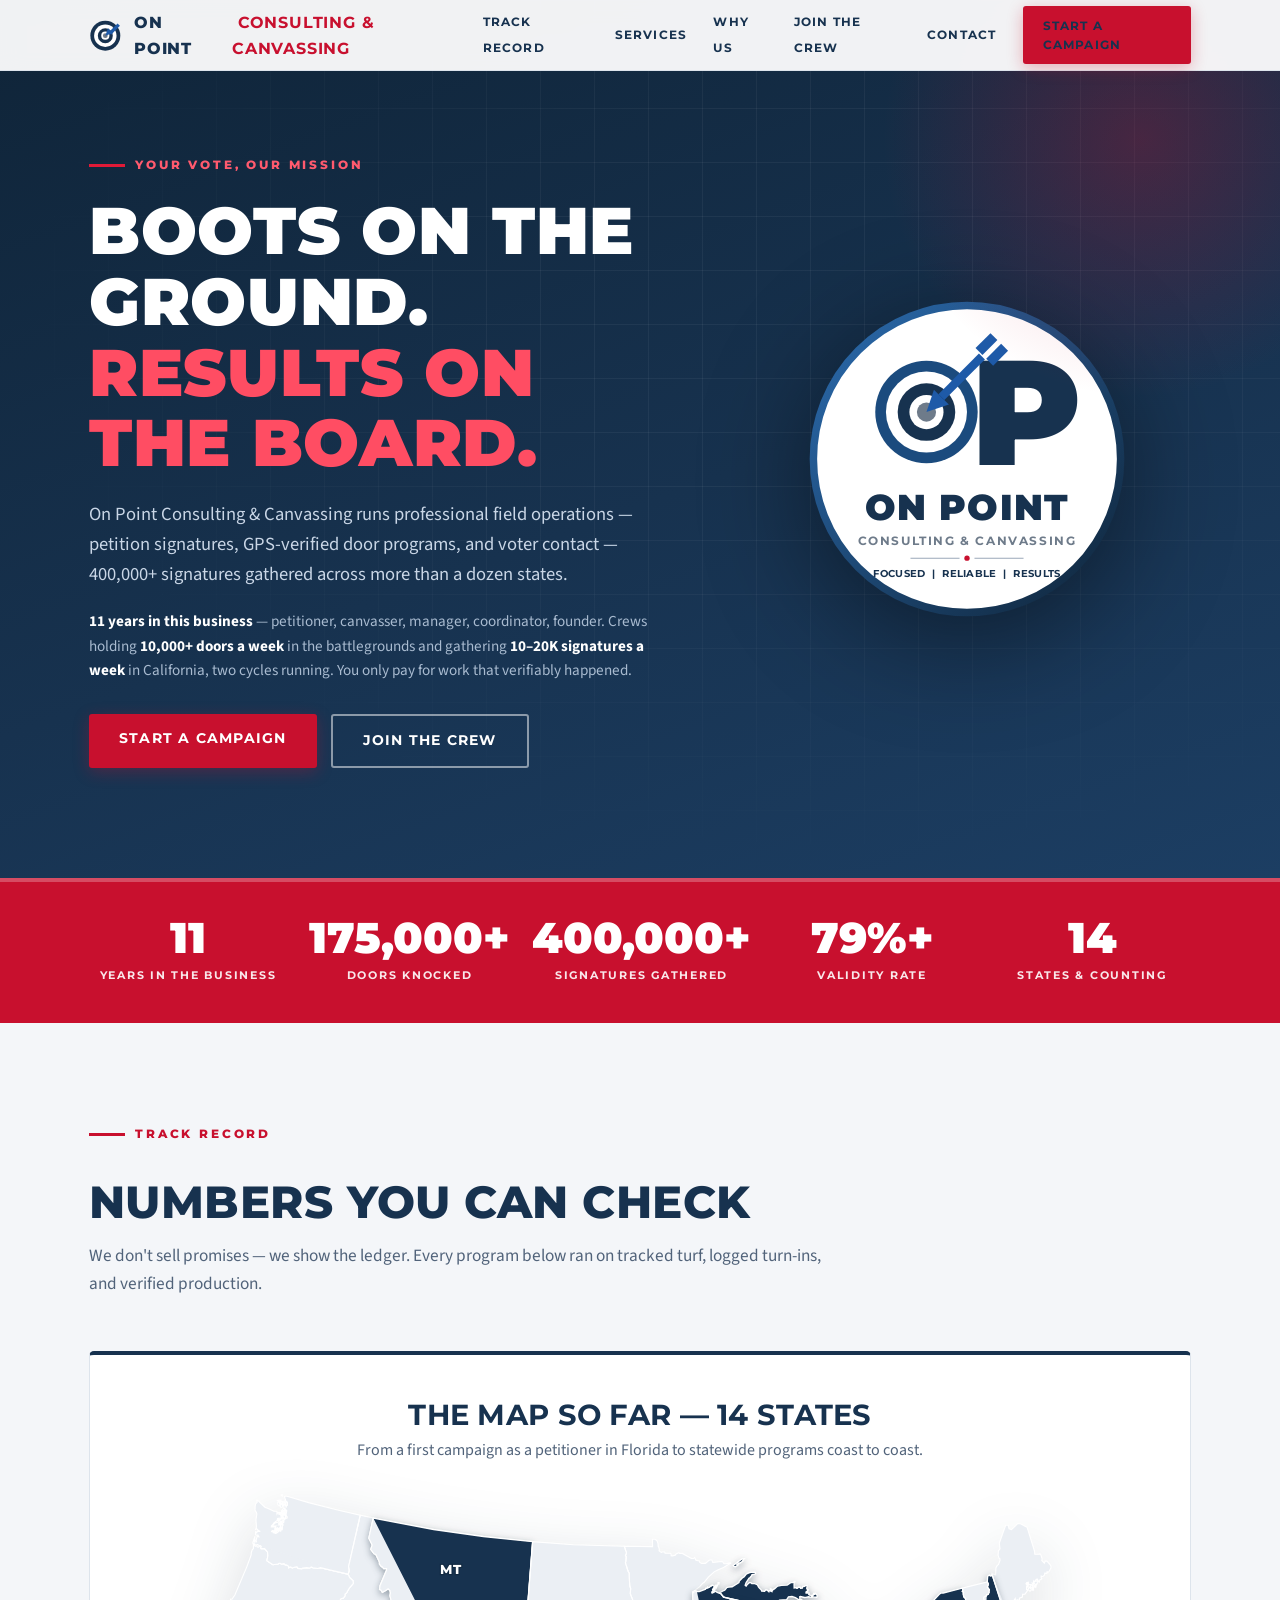
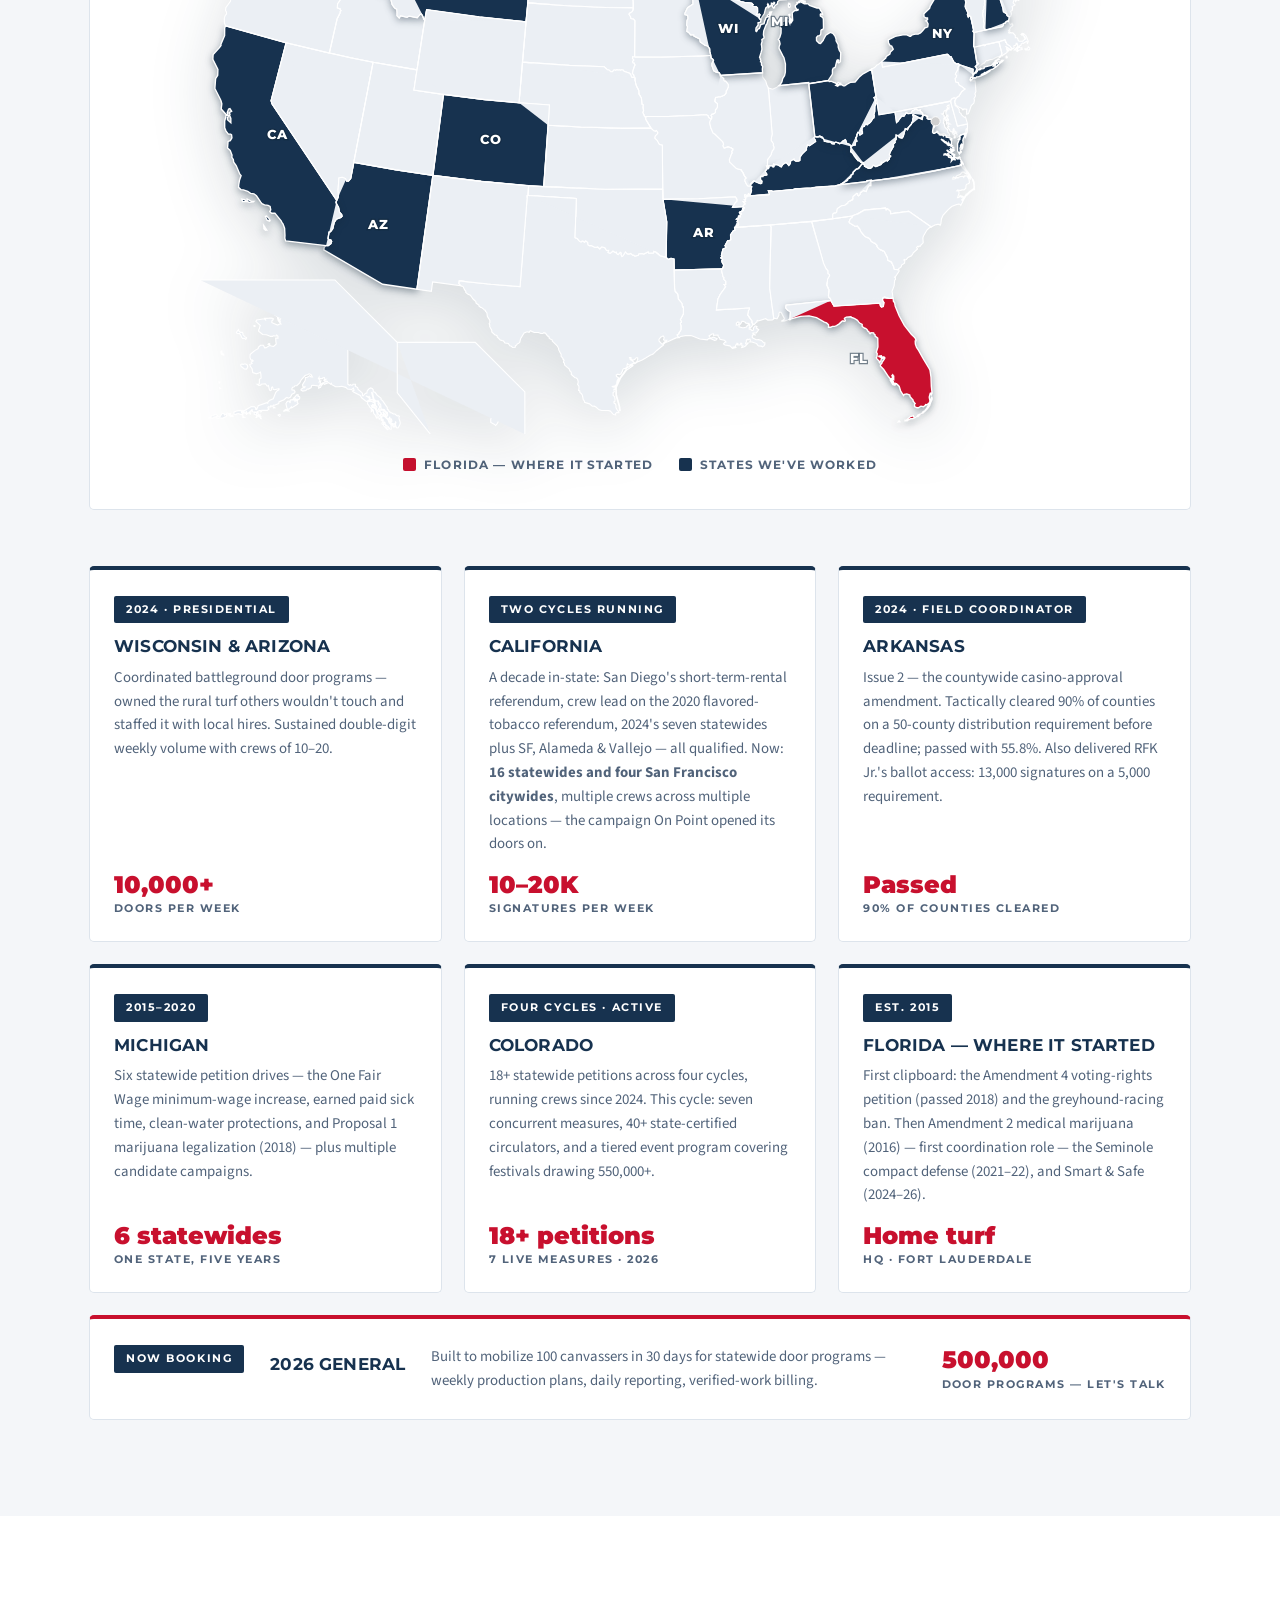
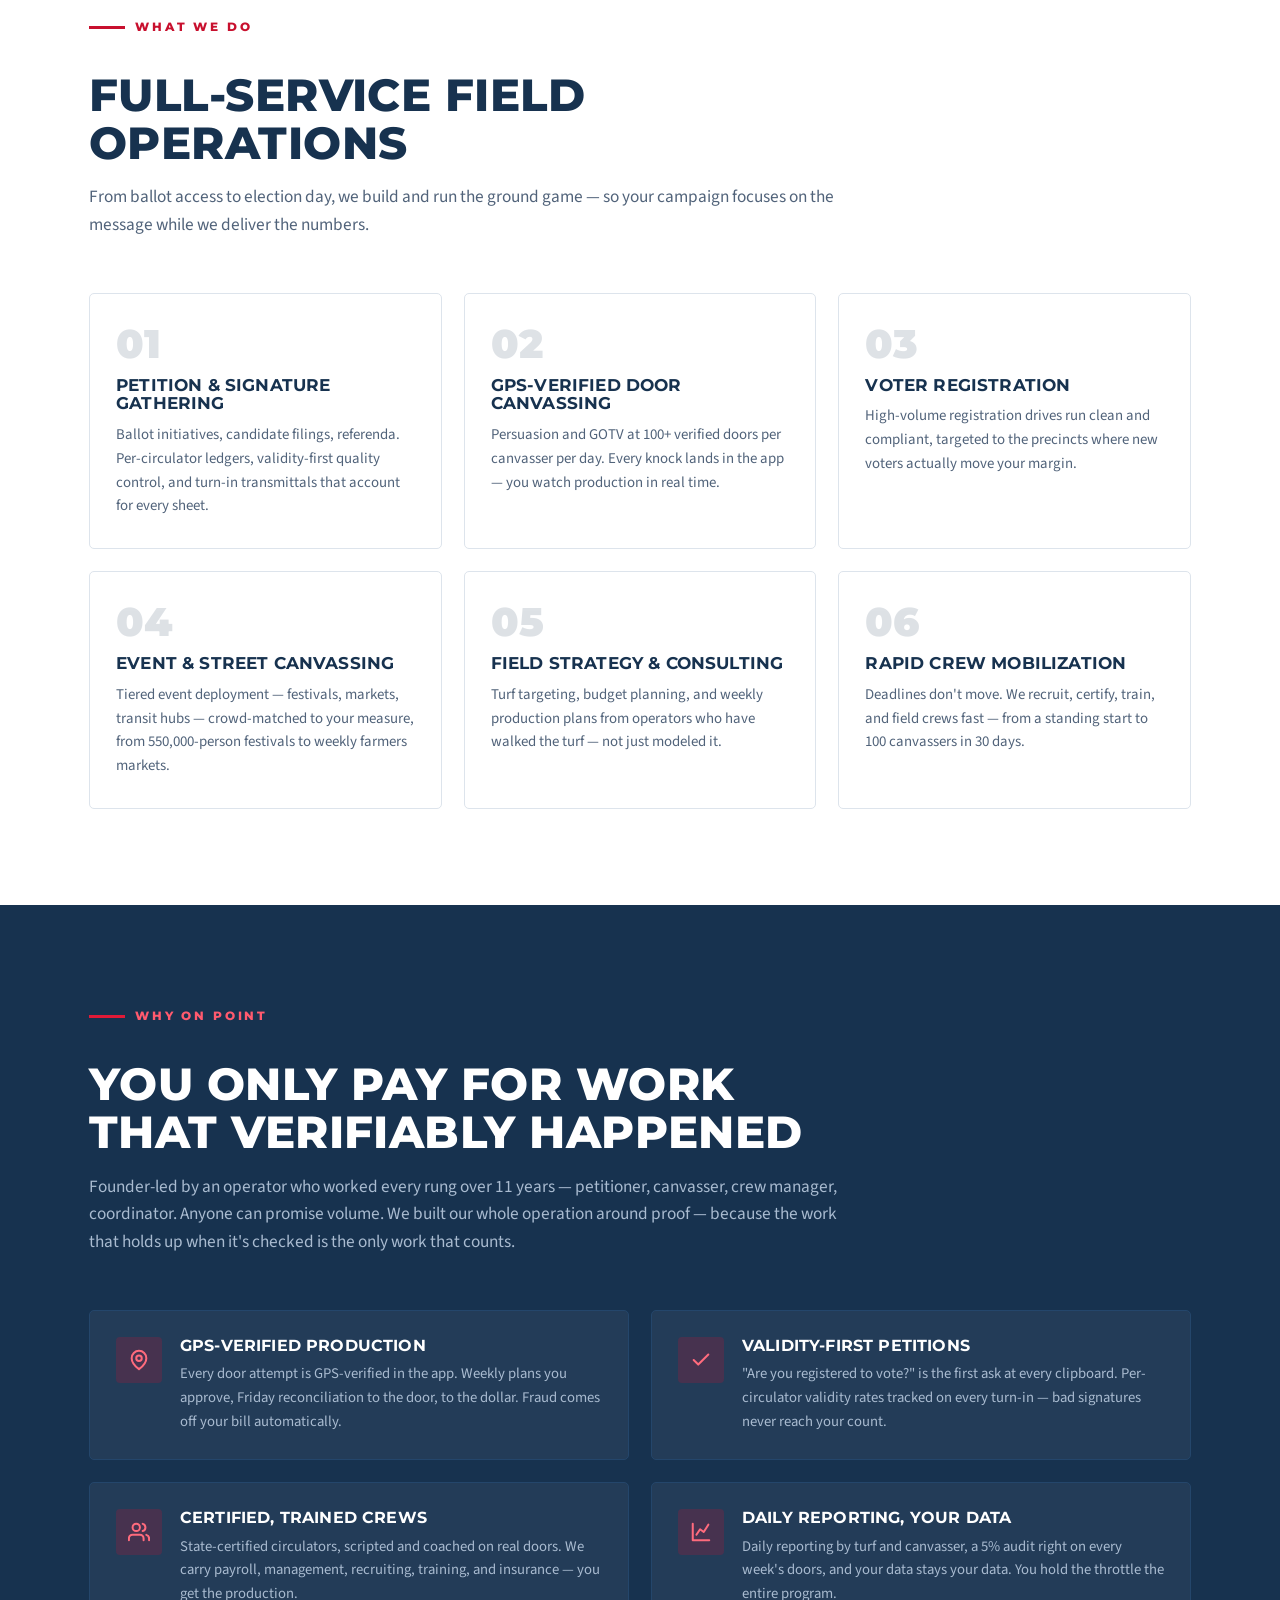
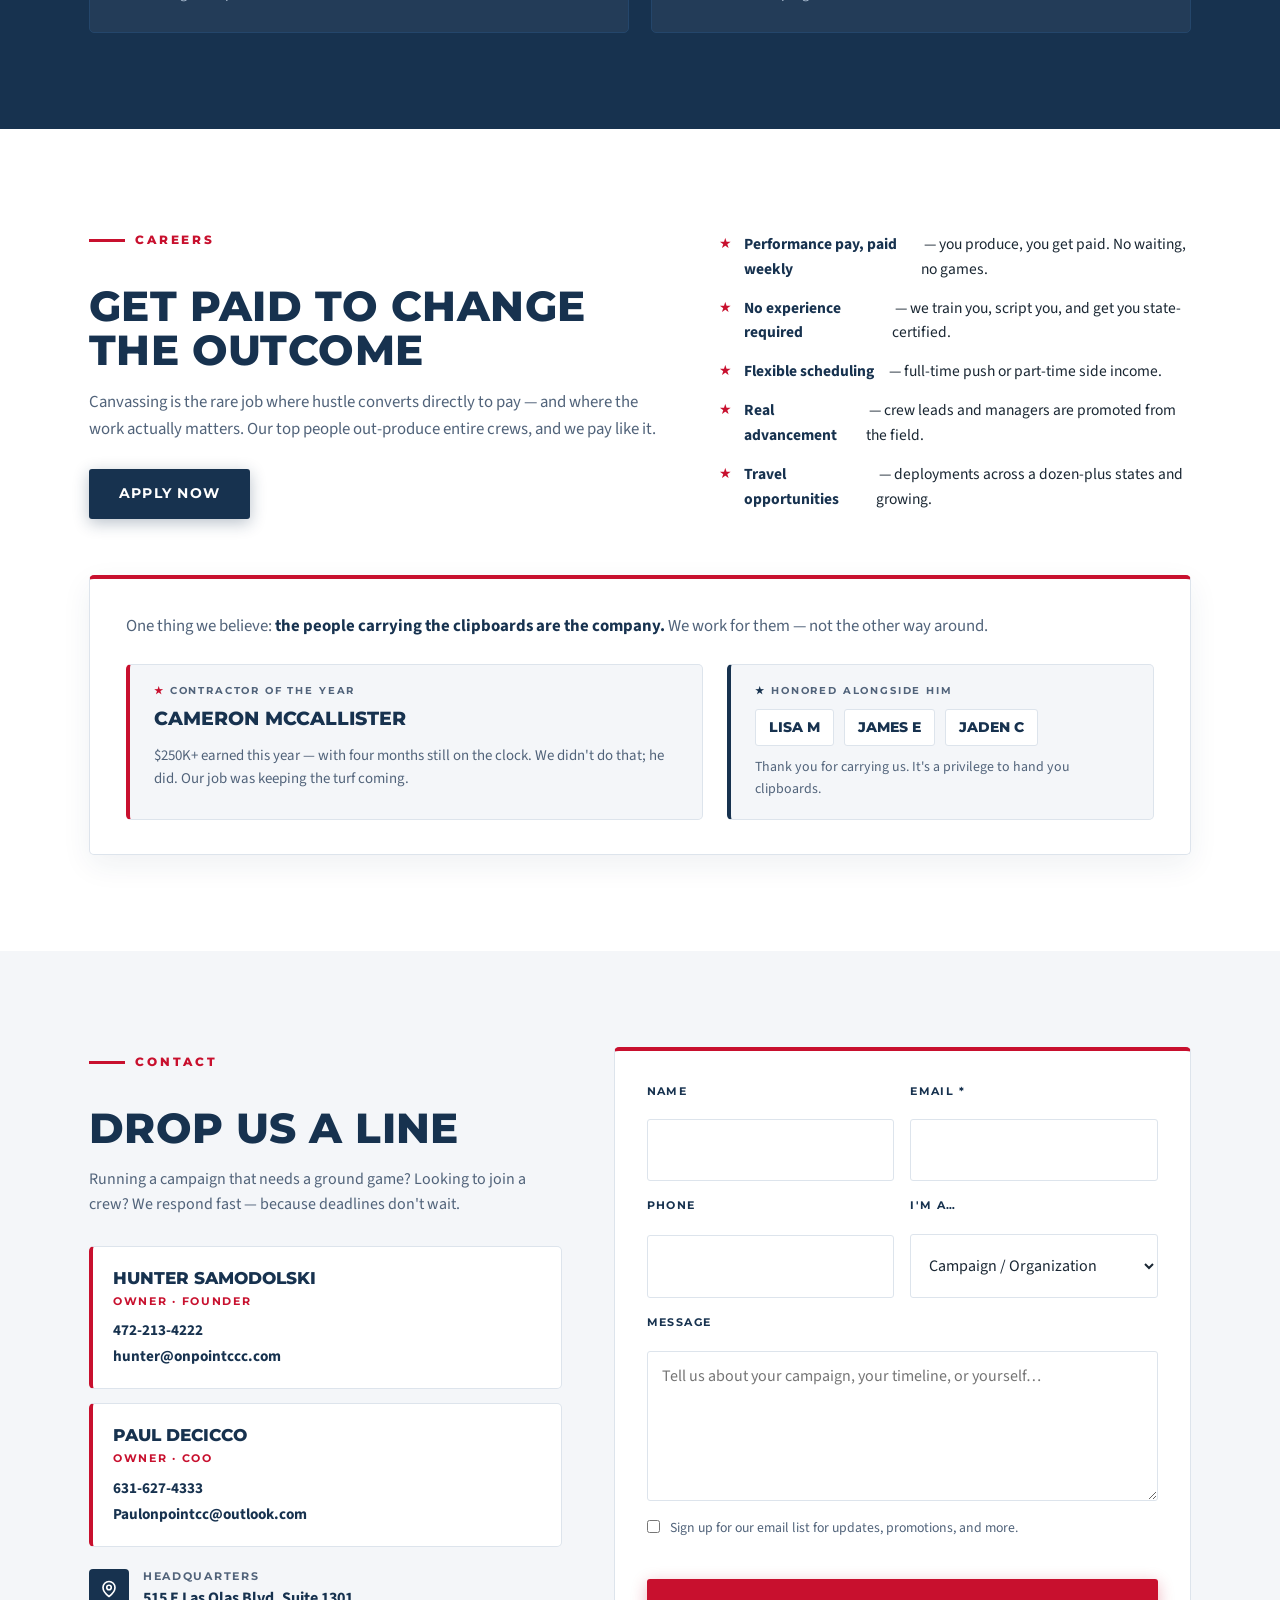
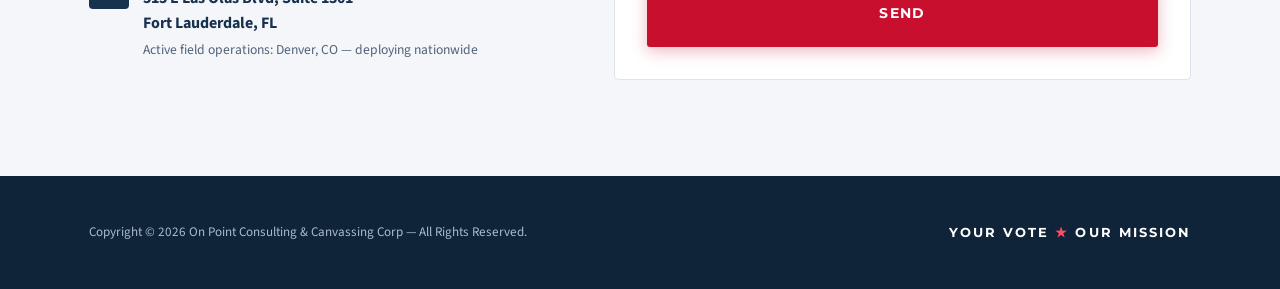
==== commit dd401f52: "Clean up logo badge: P interlock visible, aligned dart, ring color depth" ====
--- a/index.html
+++ b/index.html
@@ -244,18 +244,18 @@
           </linearGradient>
         </defs>
         <circle cx="150" cy="150" r="144" fill="#FFFFFF" stroke="url(#opring)" stroke-width="7"/>
-        <g transform="translate(124,106)">
-          <text x="24" y="50" font-family="Montserrat,sans-serif" font-weight="900" font-size="140" fill="#17324F">P</text>
-          <circle r="48" fill="#17324F"/>
-          <circle r="37" fill="#FFFFFF"/>
-          <circle r="26" fill="#17324F"/>
-          <circle r="15" fill="#FFFFFF"/>
+        <g transform="translate(112,106)">
+          <text x="42" y="50" font-family="Montserrat,sans-serif" font-weight="900" font-size="140" fill="#17324F">P</text>
+          <circle r="48" fill="#1B4B7E"/>
+          <circle r="38" fill="#FFFFFF"/>
+          <circle r="27" fill="#17324F"/>
+          <circle r="16" fill="#FFFFFF"/>
           <circle r="9" fill="#6E7B8A"/>
           <g fill="#1E5AA8">
-            <path d="M12,-16 L46,-50 L54,-42 L20,-8 Z"/>
-            <path d="M0,2 L26,-8 L10,-24 Z"/>
-            <path d="M42,-60 L56,-74 L63,-67 L49,-53 Z"/>
-            <path d="M52,-50 L66,-64 L73,-57 L59,-43 Z"/>
+            <path d="M11.2,-16.8 L49.2,-54.8 L54.8,-49.2 L16.8,-11.2 Z"/>
+            <path d="M0,0 L21,-7 L7,-21 Z"/>
+            <path d="M46,-60 L60,-74 L66.5,-67.5 L52.5,-53.5 Z"/>
+            <path d="M56,-50 L70,-64 L76.5,-57.5 L62.5,-43.5 Z"/>
           </g>
         </g>
         <text x="150" y="207" text-anchor="middle" font-family="Montserrat,sans-serif" font-weight="900" font-size="34" letter-spacing="1" fill="#17324F">ON POINT</text>
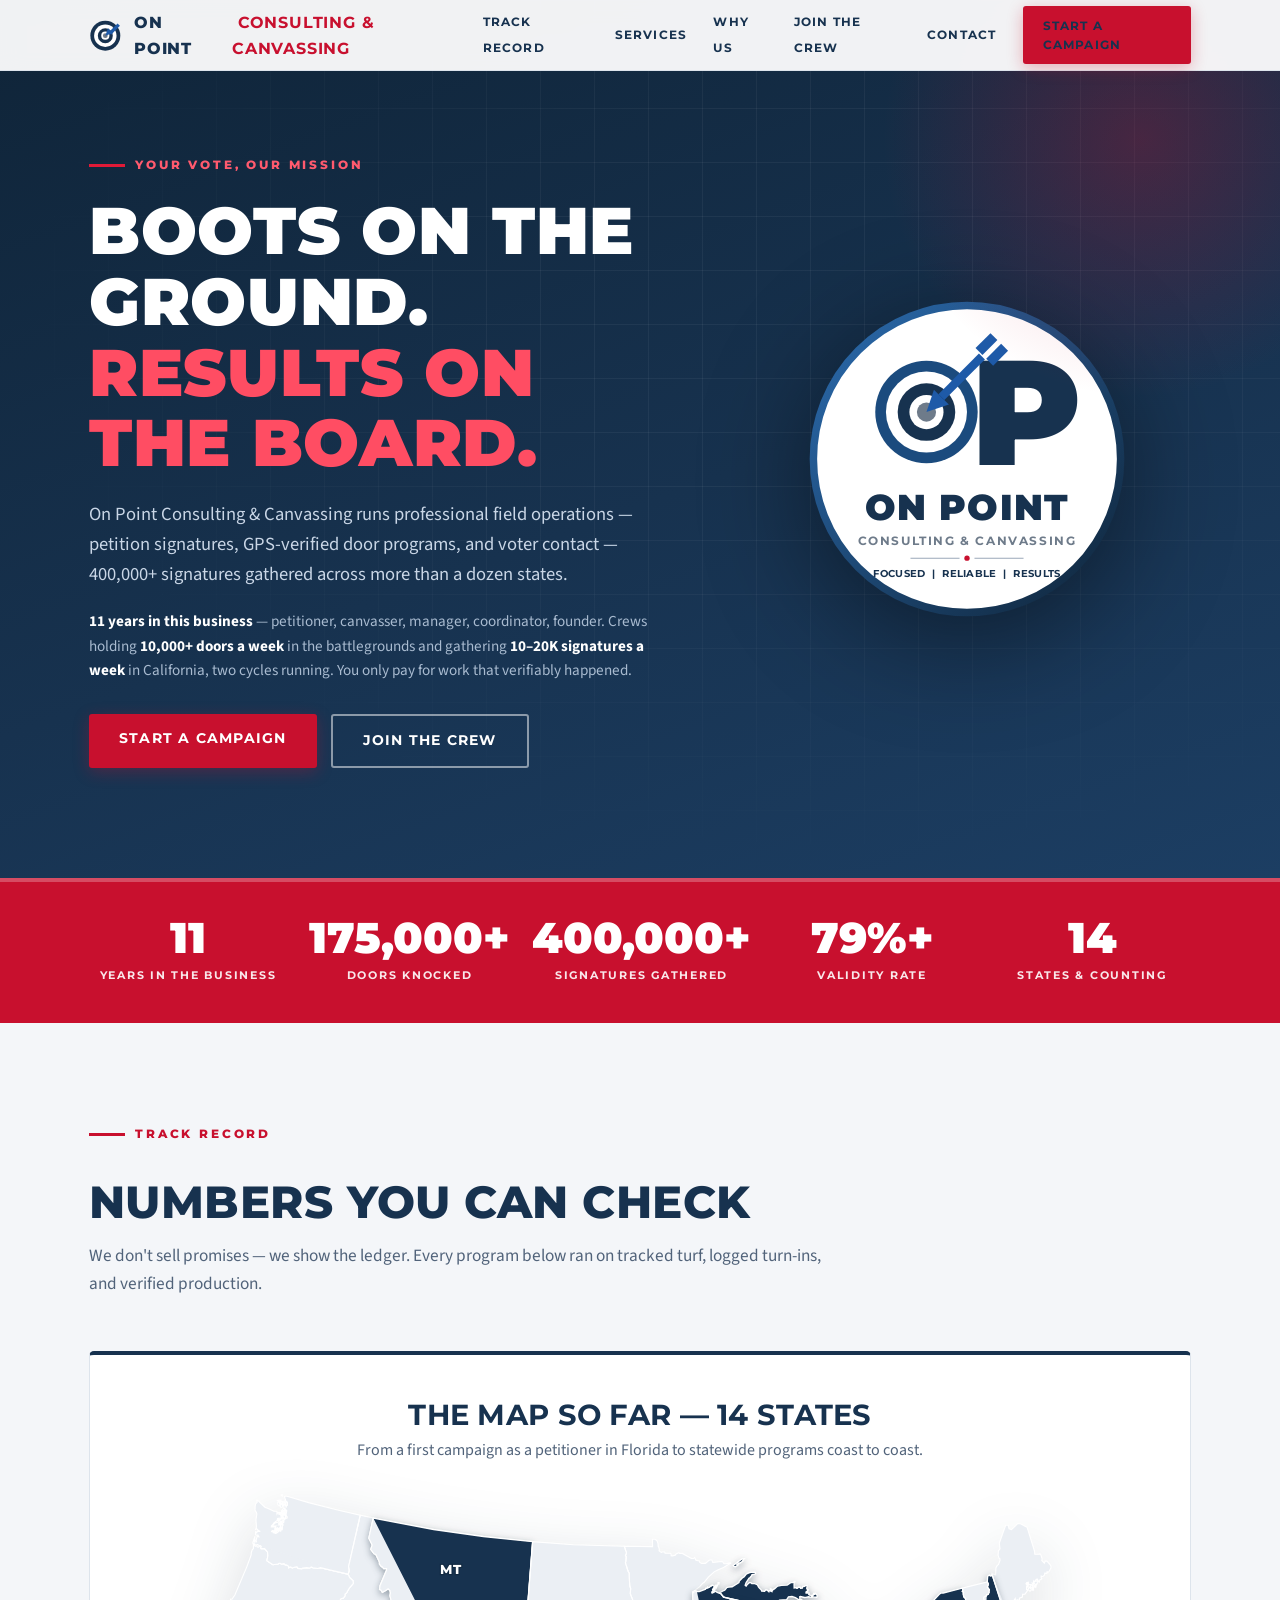
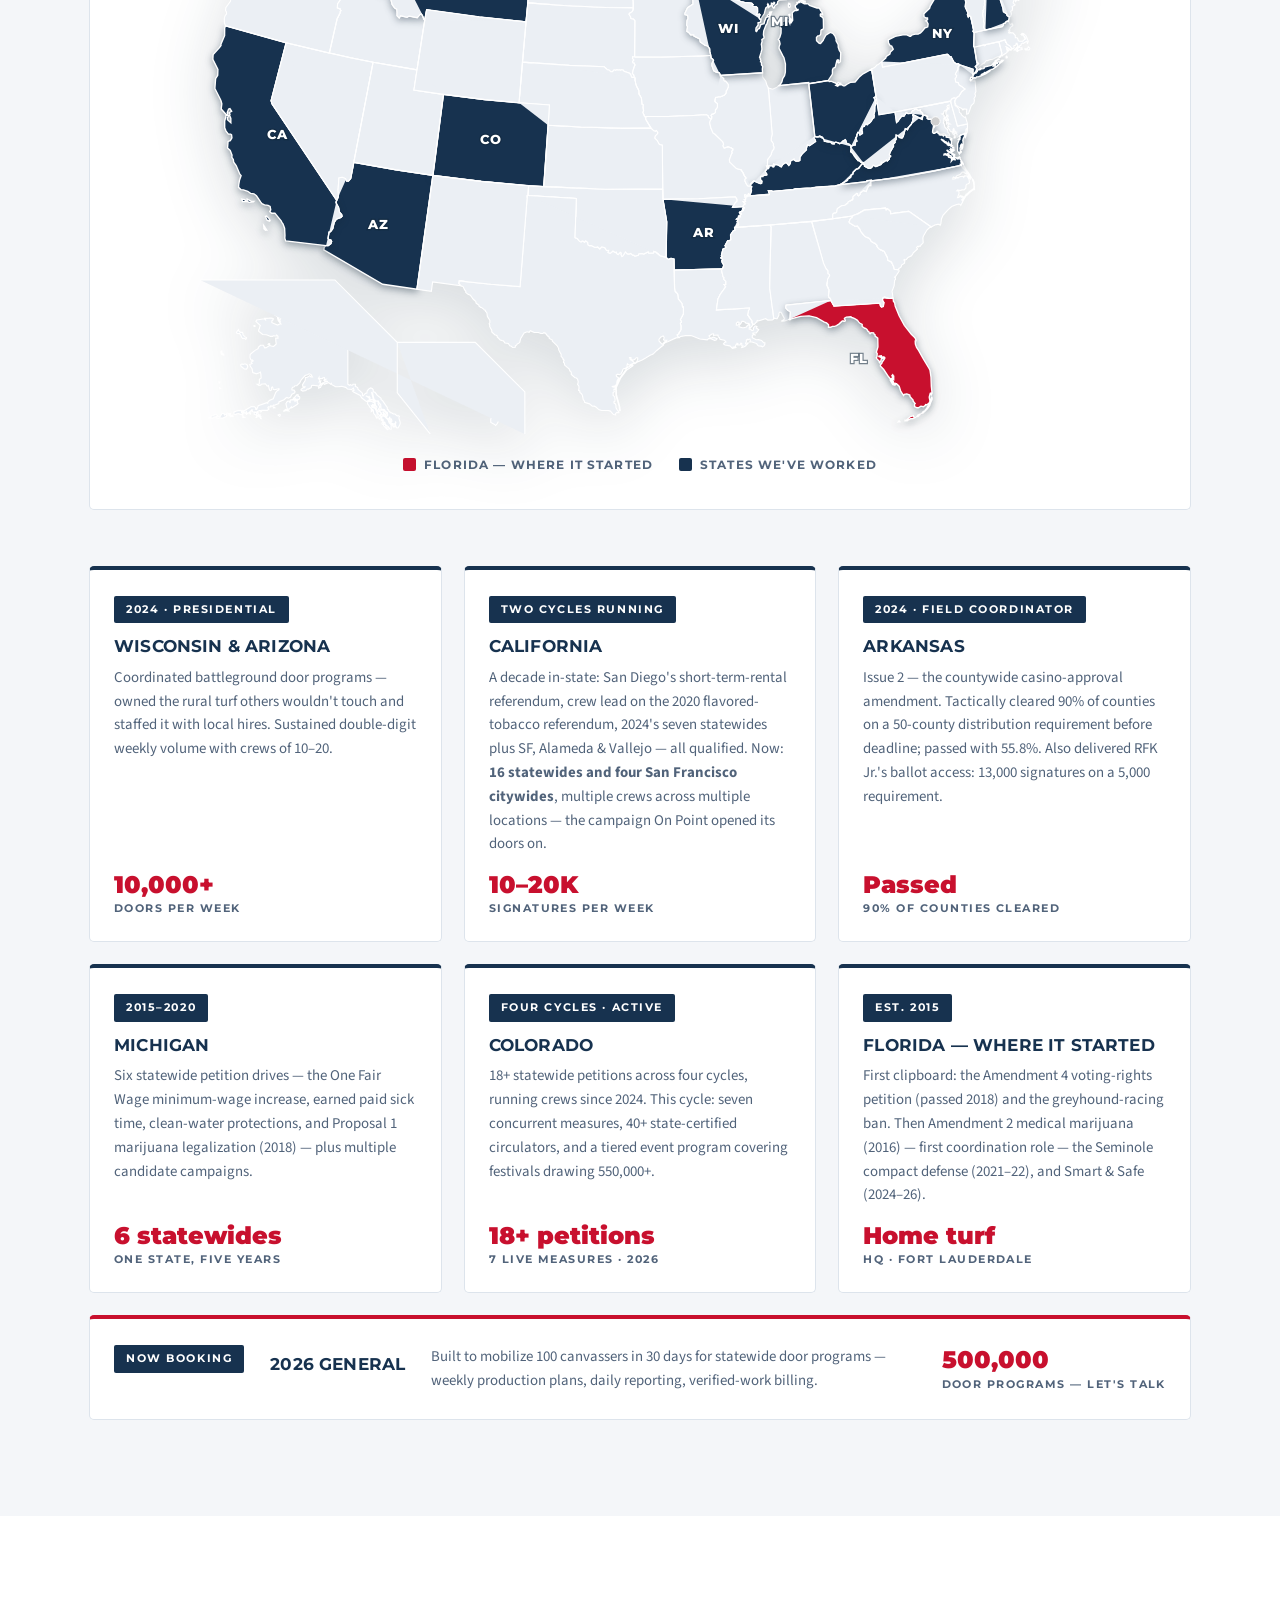
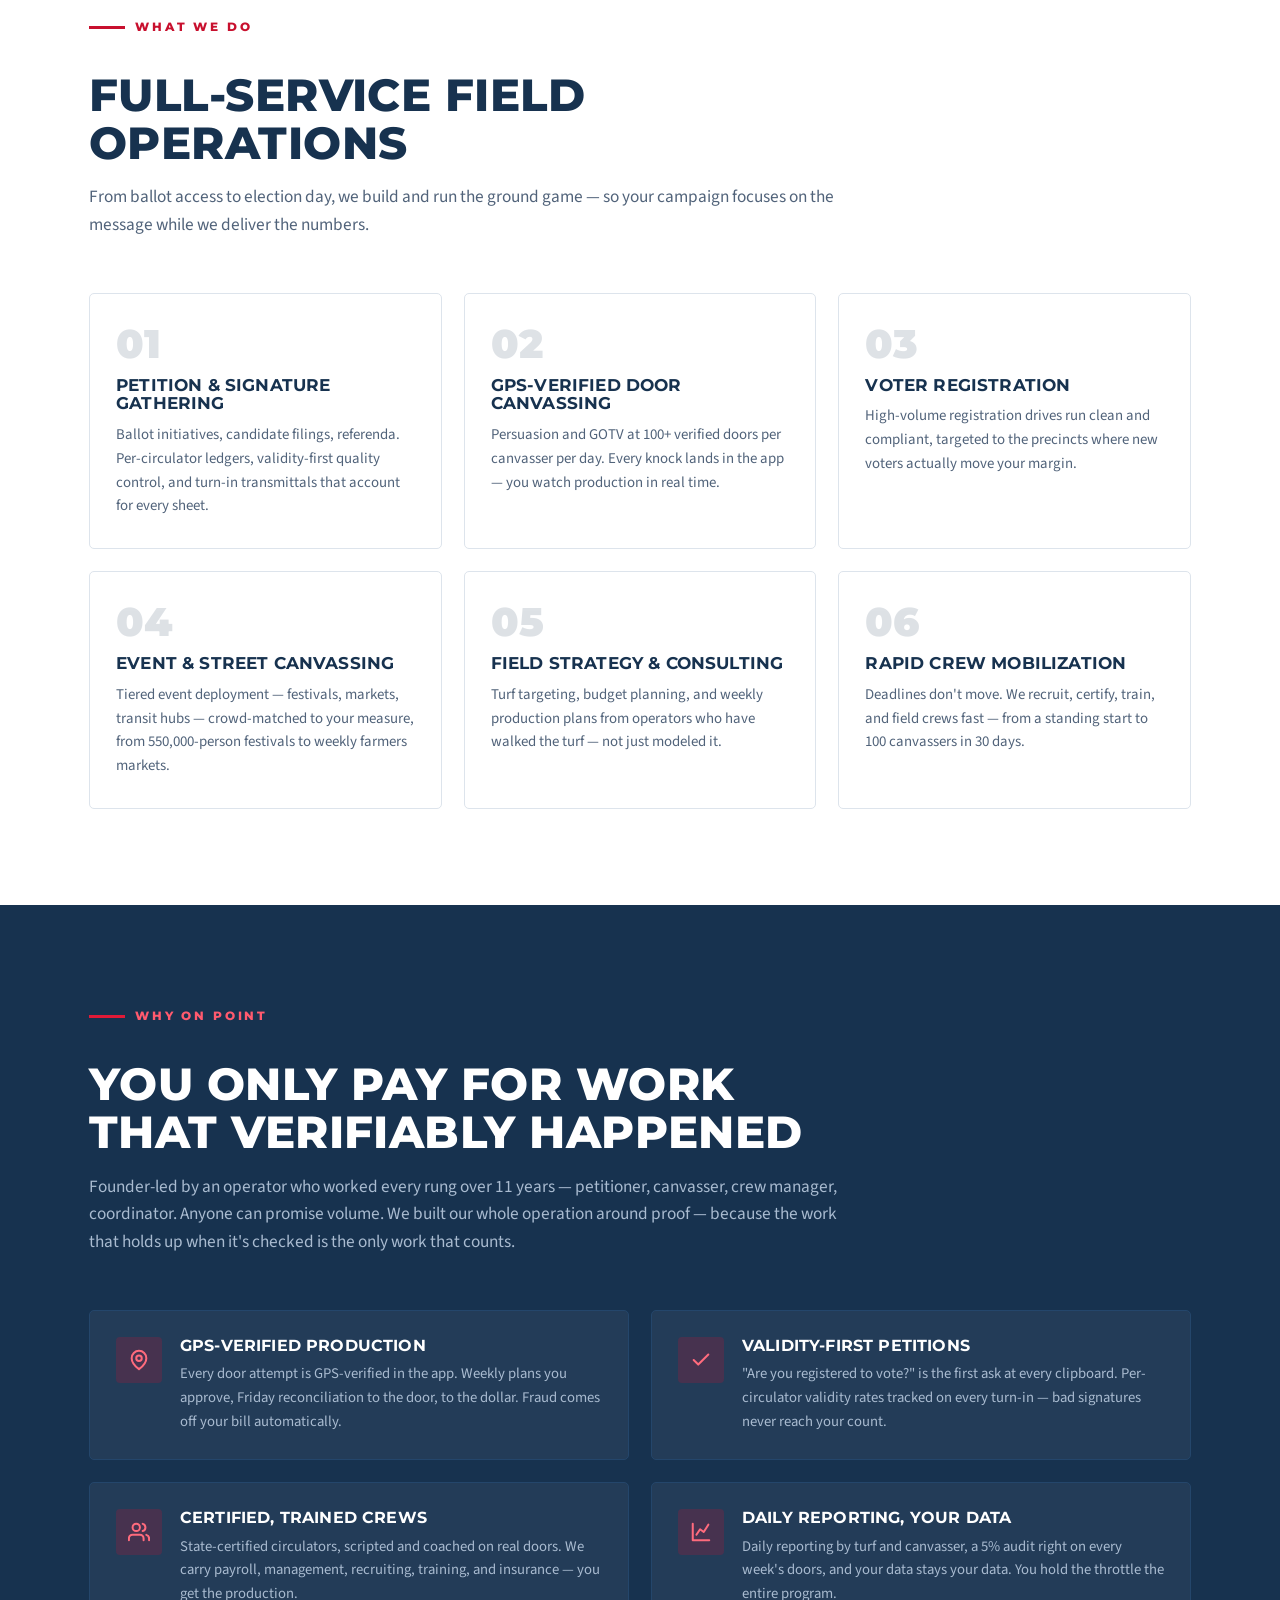
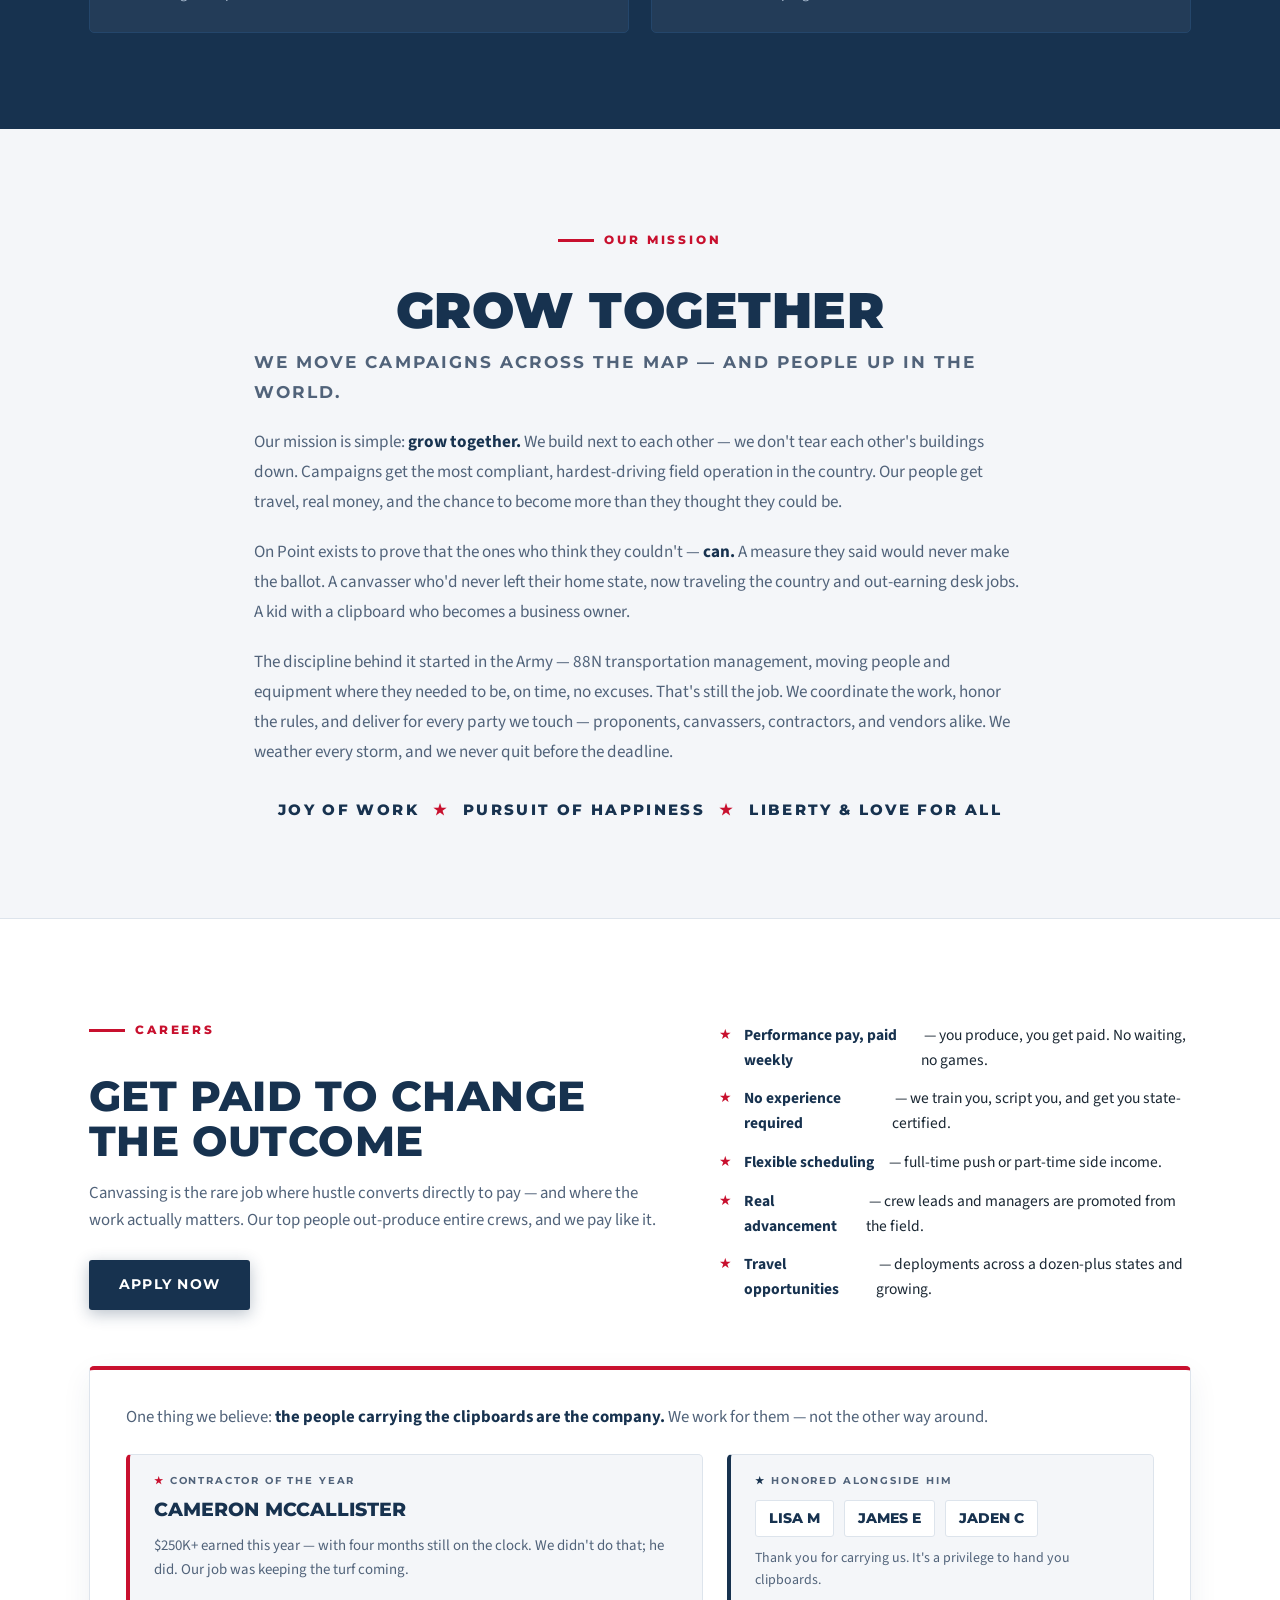
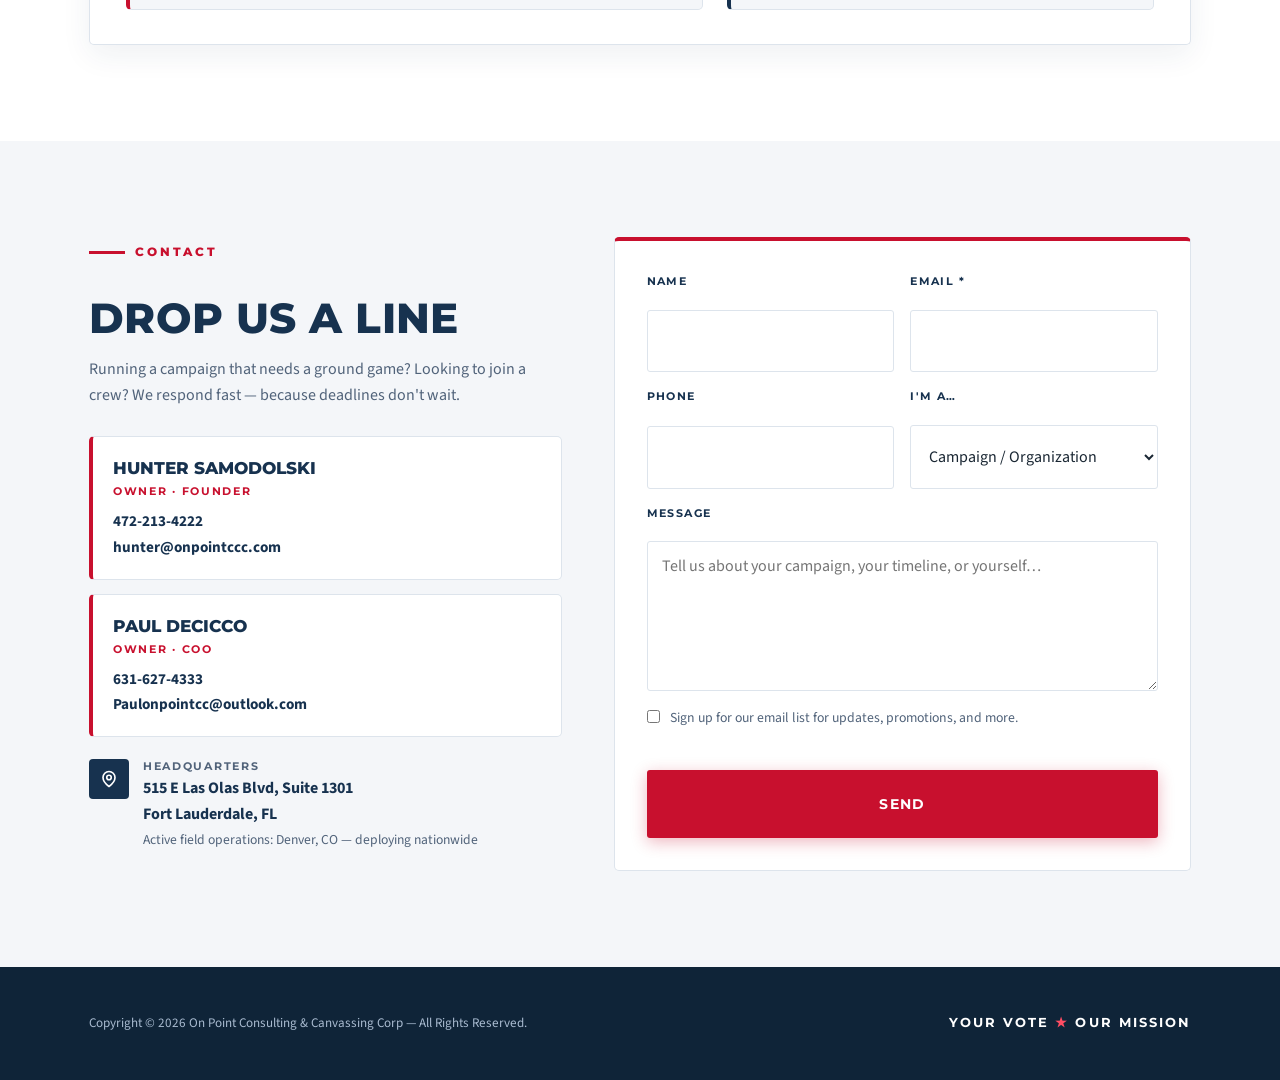
==== commit 7206b609: "Our Mission section: grow together, underdog, 88N roots, motto" ====
--- a/index.html
+++ b/index.html
@@ -124,6 +124,17 @@
 .why h3{font-size:1.03rem;margin-bottom:8px}
 .why p{font-size:.92rem;color:var(--mist)}
 
+/* mission */
+.mission{background:var(--off);border-bottom:1px solid var(--line)}
+.mission-in{max-width:820px;text-align:center}
+.mission-in .kicker{justify-content:center}
+.mission-in h2{font-size:clamp(2rem,4.4vw,3.1rem);font-weight:900;color:var(--navy);margin:14px 0 10px;text-transform:uppercase}
+.mission-sub{font-family:var(--disp);font-weight:700;text-transform:uppercase;letter-spacing:.12em;font-size:.85rem;color:var(--red);margin-bottom:30px}
+.mission-in p{color:var(--slate);font-size:1.07rem;line-height:1.75;margin-bottom:20px;text-align:left}
+.mission-in p strong{color:var(--navy)}
+.motto{margin-top:32px;font-family:var(--disp);font-weight:800;text-transform:uppercase;letter-spacing:.16em;color:var(--navy);font-size:.92rem}
+.motto b{color:var(--red);font-weight:800;padding:0 8px}
+
 /* careers */
 .careers-in{display:grid;grid-template-columns:1.1fr .9fr;gap:52px;align-items:center}
 .careers h2{font-size:clamp(1.8rem,3.8vw,2.6rem);font-weight:800;color:var(--navy);margin:14px 0 16px}
@@ -338,6 +349,18 @@
       <div class="why rv"><div class="ic"><svg width="22" height="22" viewBox="0 0 24 24" fill="none" stroke="currentColor" stroke-width="2.2" stroke-linecap="round" stroke-linejoin="round"><path d="M17 21v-2a4 4 0 0 0-4-4H5a4 4 0 0 0-4 4v2"/><circle cx="9" cy="7" r="4"/><path d="M23 21v-2a4 4 0 0 0-3-3.87"/><path d="M16 3.13a4 4 0 0 1 0 7.75"/></svg></div><div><h3>Certified, Trained Crews</h3><p>State-certified circulators, scripted and coached on real doors. We carry payroll, management, recruiting, training, and insurance — you get the production.</p></div></div>
       <div class="why rv"><div class="ic"><svg width="22" height="22" viewBox="0 0 24 24" fill="none" stroke="currentColor" stroke-width="2.2" stroke-linecap="round" stroke-linejoin="round"><path d="M3 3v18h18"/><path d="m7 15 4-6 4 3 5-8"/></svg></div><div><h3>Daily Reporting, Your Data</h3><p>Daily reporting by turf and canvasser, a 5% audit right on every week's doors, and your data stays your data. You hold the throttle the entire program.</p></div></div>
     </div>
+  </div>
+</section>
+
+<section class="mission" id="mission">
+  <div class="wrap mission-in rv">
+    <span class="kicker k-navy">Our Mission</span>
+    <h2>Grow together</h2>
+    <p class="mission-sub">We move campaigns across the map — and people up in the world.</p>
+    <p>Our mission is simple: <strong>grow together.</strong> We build next to each other — we don't tear each other's buildings down. Campaigns get the most compliant, hardest-driving field operation in the country. Our people get travel, real money, and the chance to become more than they thought they could be.</p>
+    <p>On Point exists to prove that the ones who think they couldn't — <strong>can.</strong> A measure they said would never make the ballot. A canvasser who'd never left their home state, now traveling the country and out-earning desk jobs. A kid with a clipboard who becomes a business owner.</p>
+    <p>The discipline behind it started in the Army — 88N transportation management, moving people and equipment where they needed to be, on time, no excuses. That's still the job. We coordinate the work, honor the rules, and deliver for every party we touch — proponents, canvassers, contractors, and vendors alike. We weather every storm, and we never quit before the deadline.</p>
+    <div class="motto">Joy of work <b>★</b> Pursuit of happiness <b>★</b> Liberty &amp; love for all</div>
   </div>
 </section>
 
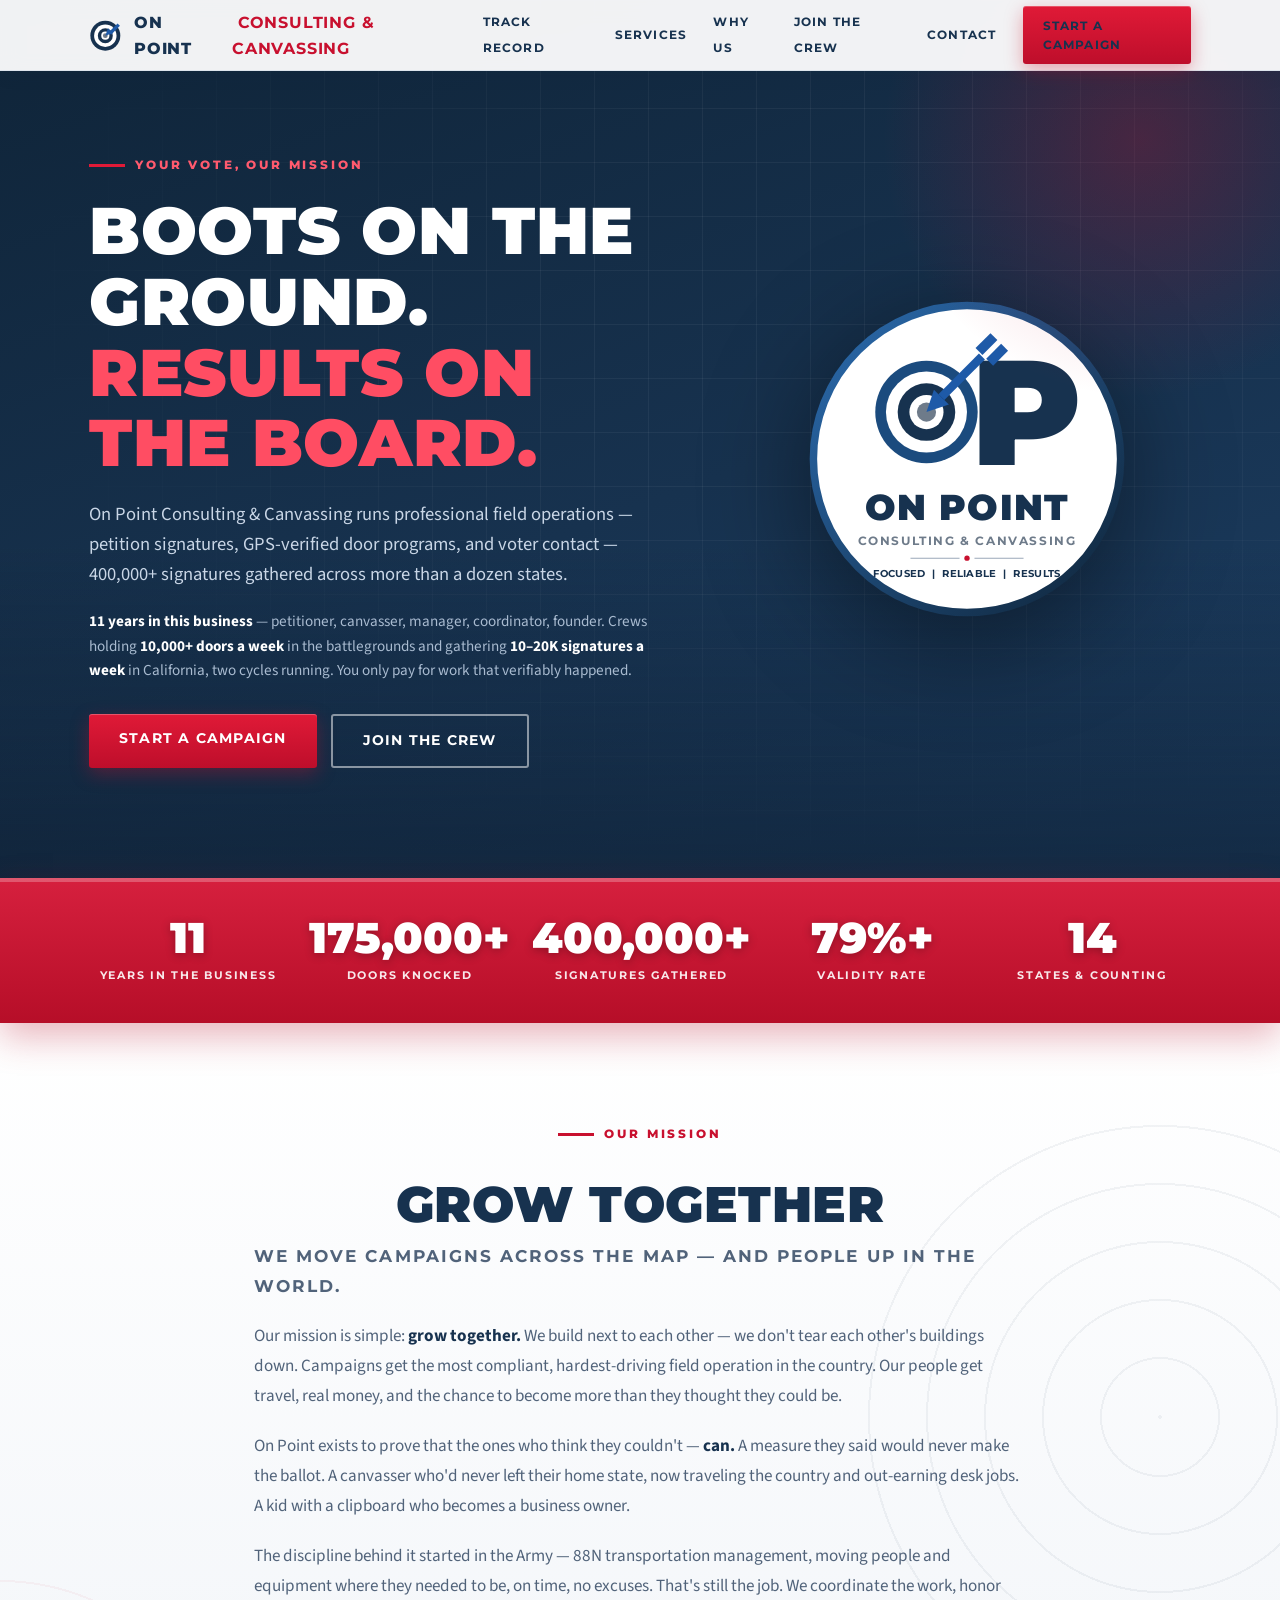
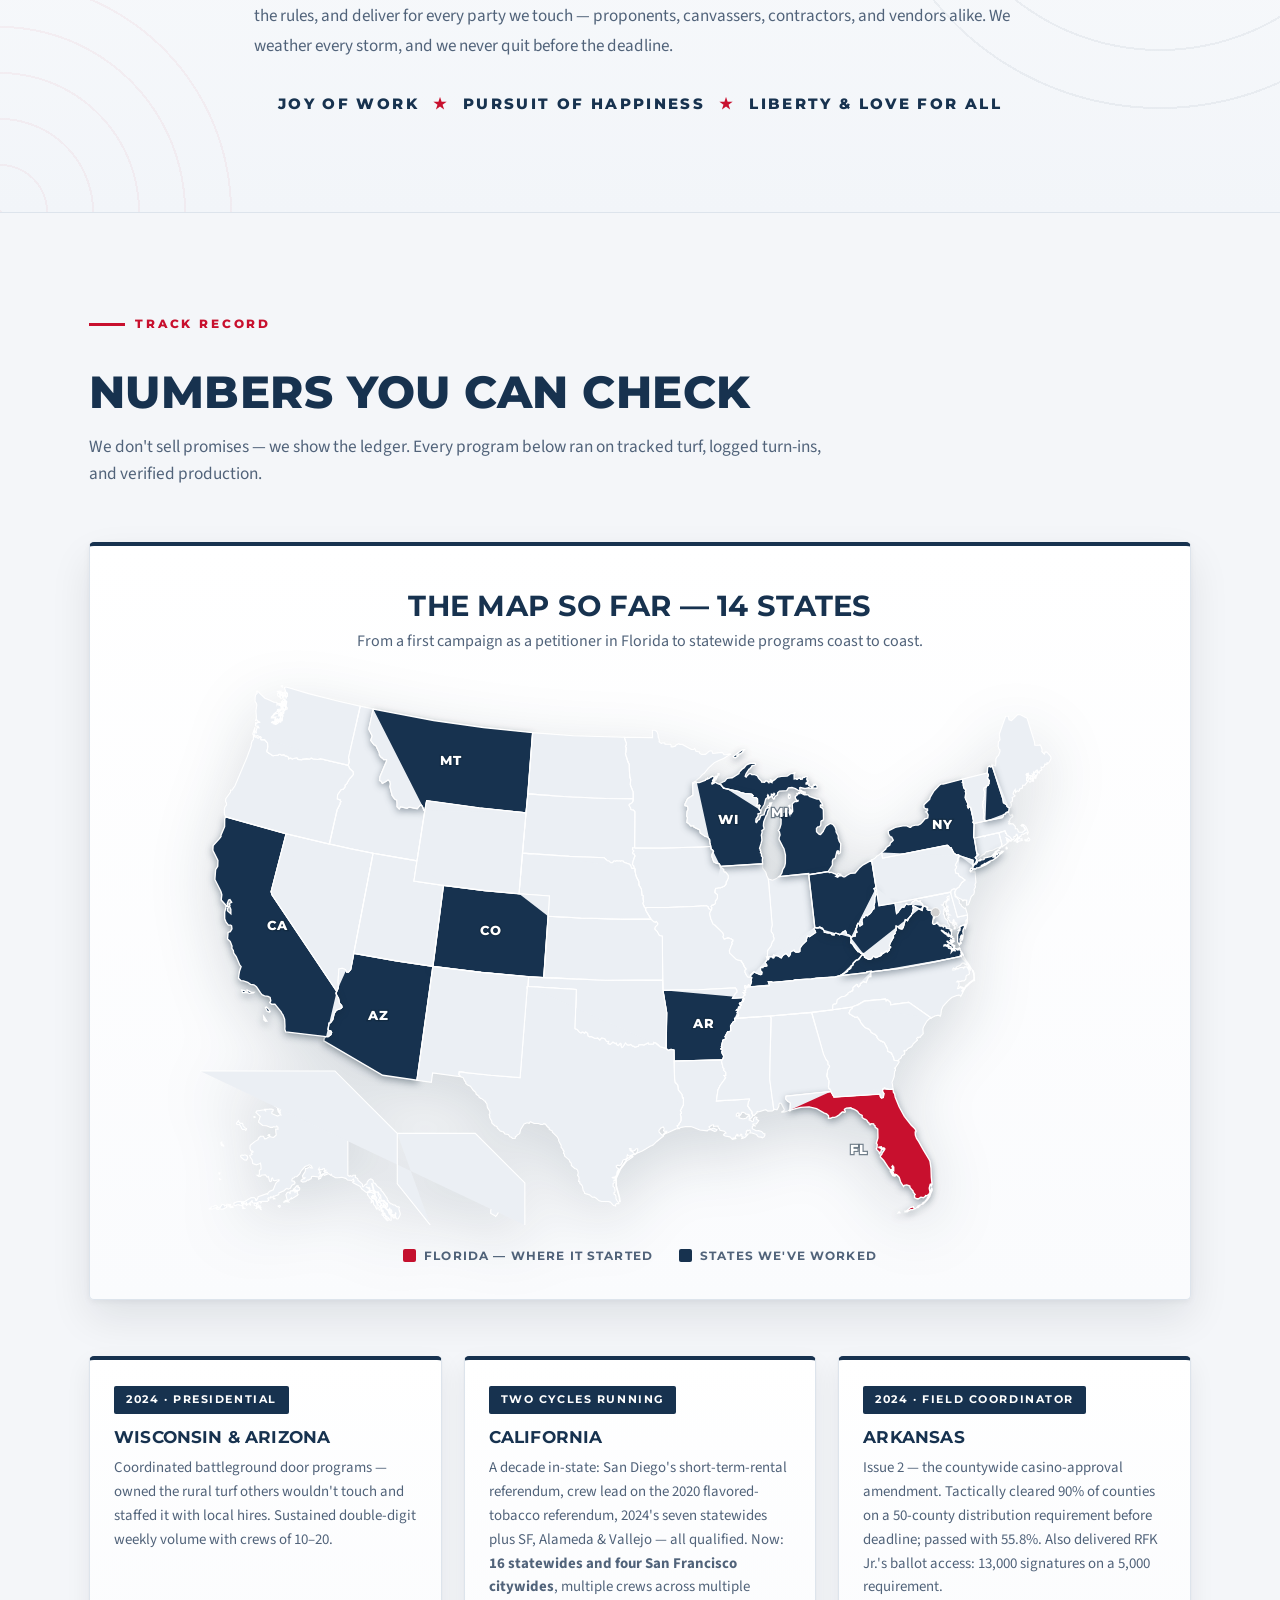
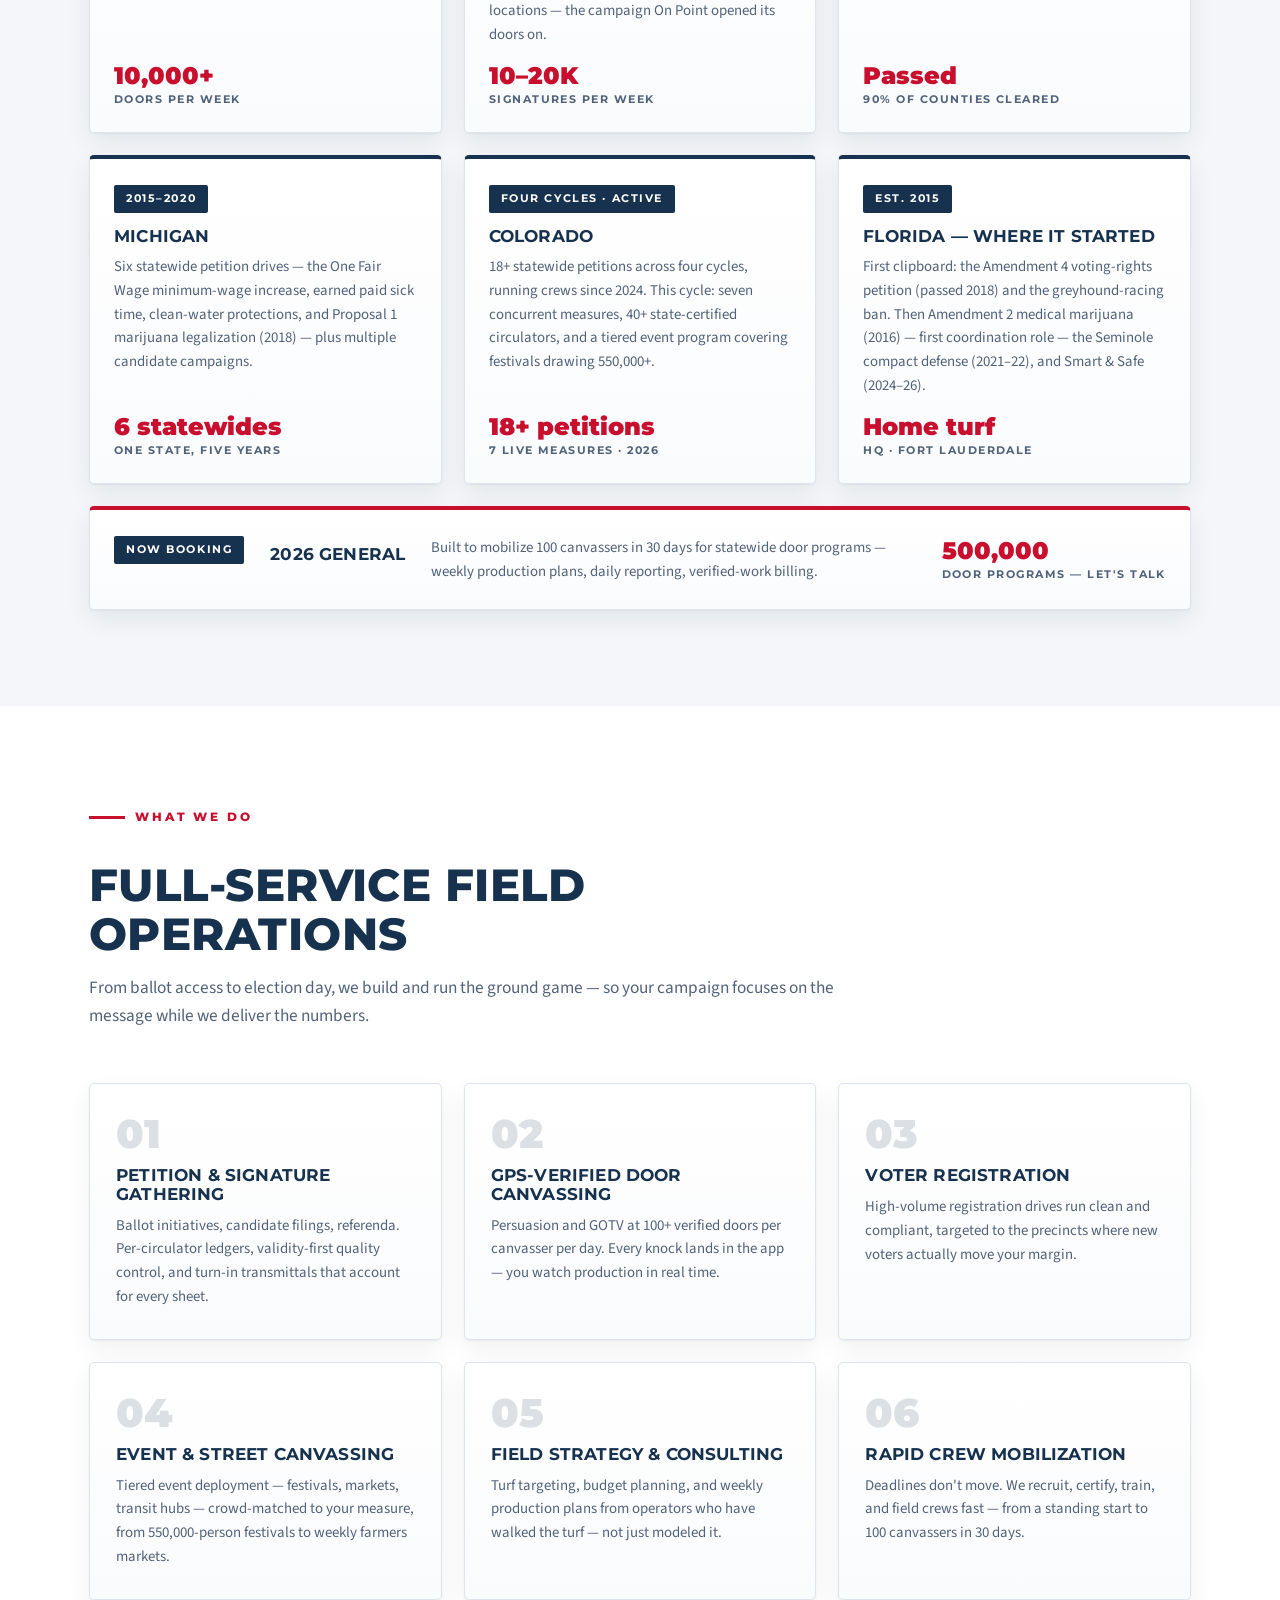
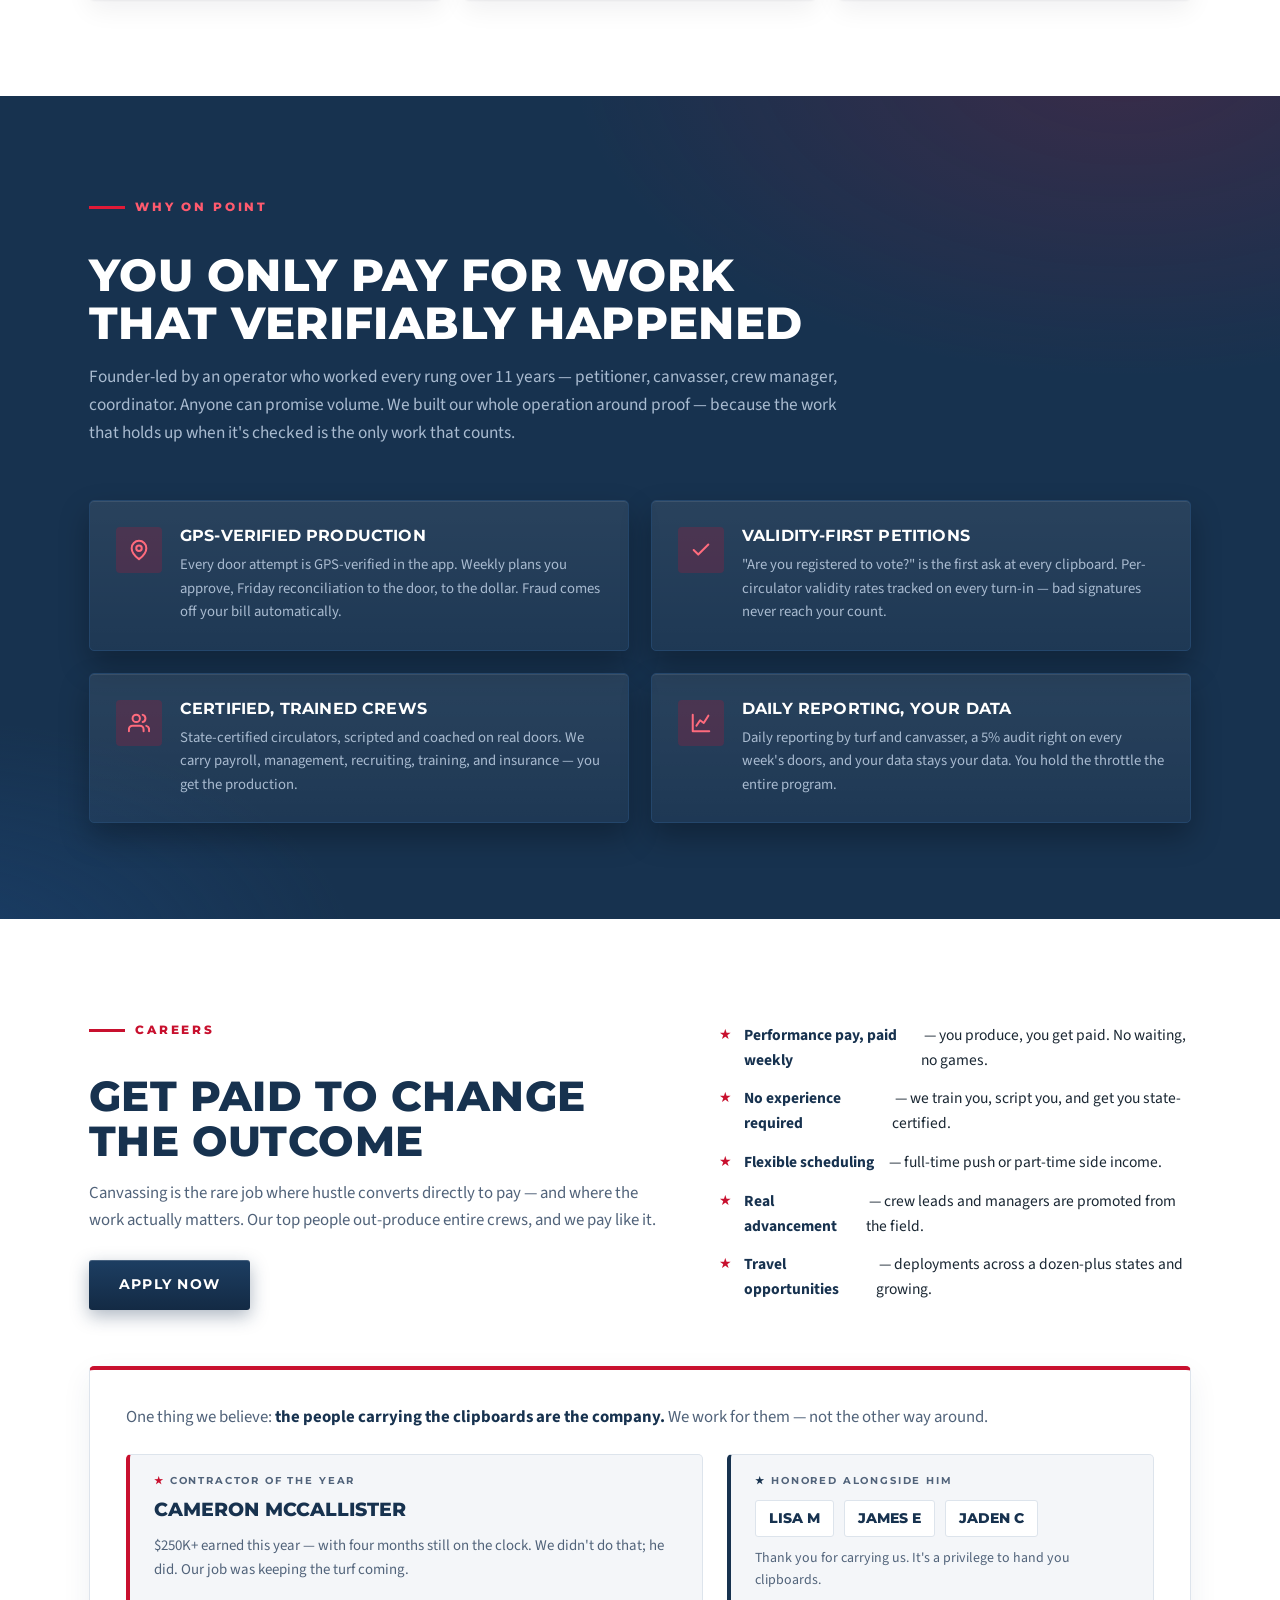
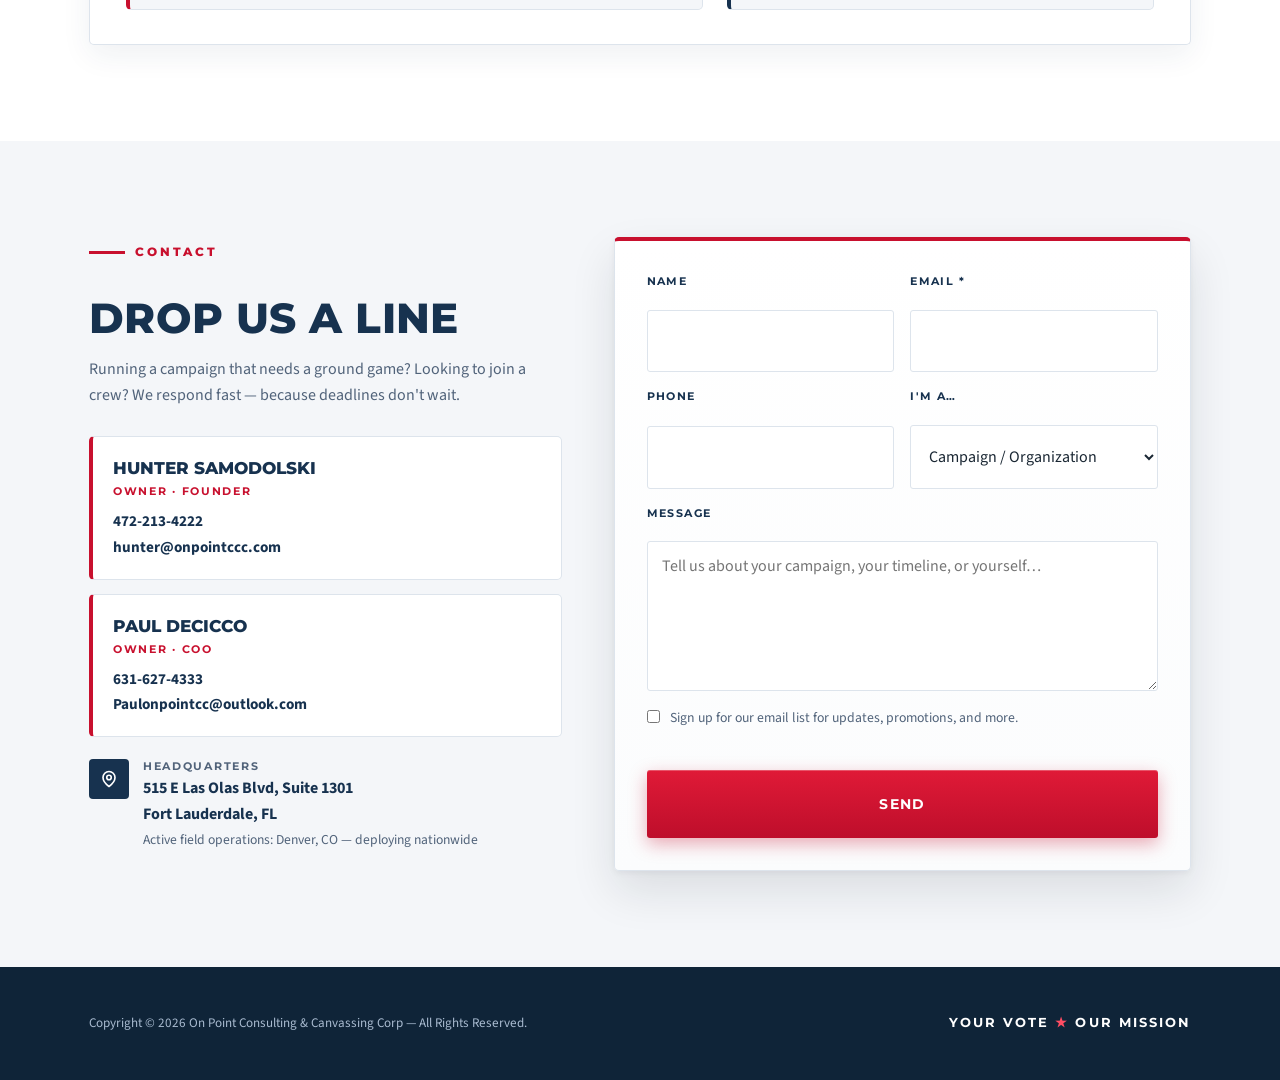
==== commit d0436613: "Mission section third; site-wide depth: gradients, layered shadows, glows, mission watermark" ====
--- a/index.html
+++ b/index.html
@@ -31,7 +31,7 @@
 .wrap{max-width:1150px;margin:0 auto;padding:0 24px}
 
 /* ---------- Nav ---------- */
-nav{position:fixed;top:0;left:0;right:0;z-index:100;background:rgba(255,255,255,.94);backdrop-filter:blur(10px);border-bottom:1px solid var(--line)}
+nav{position:fixed;top:0;left:0;right:0;z-index:100;background:rgba(255,255,255,.94);backdrop-filter:blur(10px);border-bottom:1px solid var(--line);box-shadow:0 4px 18px rgba(15,36,56,.07)}
 .nav-in{max-width:1150px;margin:0 auto;padding:0 24px;height:70px;display:flex;align-items:center;justify-content:space-between}
 .logo{display:flex;align-items:center;gap:11px;text-decoration:none;font-family:var(--disp);font-weight:800;font-size:1.02rem;text-transform:uppercase;letter-spacing:.05em;color:var(--navy)}
 .logo svg{flex:none}
@@ -39,17 +39,17 @@
 .nav-links{display:flex;gap:26px;align-items:center;list-style:none}
 .nav-links a{text-decoration:none;font-family:var(--disp);font-size:.76rem;font-weight:700;text-transform:uppercase;letter-spacing:.1em;color:var(--navy);transition:.2s}
 .nav-links a:hover{color:var(--red)}
-.btn{display:inline-block;background:var(--red);color:#fff;text-decoration:none;font-family:var(--disp);font-weight:700;text-transform:uppercase;letter-spacing:.09em;padding:14px 30px;border:none;border-radius:3px;cursor:pointer;font-size:.85rem;transition:.2s;box-shadow:0 4px 16px rgba(200,16,46,.3)}
-.btn:hover{background:var(--red-bright);transform:translateY(-2px);box-shadow:0 8px 24px rgba(200,16,46,.4)}
+.btn{display:inline-block;background:linear-gradient(180deg,#E01A37,#BE0E2B);color:#fff;text-decoration:none;font-family:var(--disp);font-weight:700;text-transform:uppercase;letter-spacing:.09em;padding:14px 30px;border:none;border-radius:3px;cursor:pointer;font-size:.85rem;transition:.2s;box-shadow:0 1px 0 rgba(255,255,255,.25) inset,0 6px 18px rgba(200,16,46,.35)}
+.btn:hover{background:linear-gradient(180deg,#F02B47,#D31A38);transform:translateY(-2px);box-shadow:0 1px 0 rgba(255,255,255,.25) inset,0 12px 28px rgba(200,16,46,.45)}
 .btn.ghost{background:transparent;border:2px solid rgba(255,255,255,.5);box-shadow:none}
 .btn.ghost:hover{border-color:#fff;background:rgba(255,255,255,.08)}
-.btn.navy{background:var(--navy);box-shadow:0 4px 16px rgba(23,50,79,.3)}
-.btn.navy:hover{background:var(--blue)}
+.btn.navy{background:linear-gradient(180deg,#1D3E62,#132A44);box-shadow:0 1px 0 rgba(255,255,255,.18) inset,0 6px 18px rgba(23,50,79,.35)}
+.btn.navy:hover{background:linear-gradient(180deg,#265081,#1B3A5C)}
 .nav-cta{padding:10px 20px;font-size:.74rem}
 .burger{display:none;background:none;border:none;color:var(--navy);font-size:1.7rem;cursor:pointer}
 
 /* ---------- Hero ---------- */
-header{position:relative;min-height:92svh;display:flex;align-items:center;padding:150px 0 110px;background:linear-gradient(160deg,var(--navy-deep) 0%,var(--navy) 55%,#1C3E63 100%);color:#fff;overflow:hidden}
+header{position:relative;min-height:92svh;display:flex;align-items:center;padding:150px 0 110px;background:linear-gradient(180deg,transparent 62%,rgba(6,14,24,.4) 100%),linear-gradient(160deg,var(--navy-deep) 0%,var(--navy) 55%,#1C3E63 100%);color:#fff;overflow:hidden}
 header::before{content:"";position:absolute;inset:0;background-image:linear-gradient(rgba(255,255,255,.05) 1px,transparent 1px),linear-gradient(90deg,rgba(255,255,255,.05) 1px,transparent 1px);background-size:54px 54px;mask-image:radial-gradient(ellipse at 65% 35%,black 25%,transparent 72%);pointer-events:none}
 header::after{content:"";position:absolute;right:-140px;top:-140px;width:560px;height:560px;border-radius:50%;background:radial-gradient(circle,rgba(200,16,46,.28),transparent 65%);pointer-events:none}
 .hero{position:relative;display:grid;grid-template-columns:1.15fr .85fr;gap:48px;align-items:center}
@@ -65,8 +65,9 @@
 .seal{width:min(320px,68vw);filter:drop-shadow(0 22px 55px rgba(0,0,0,.45))}
 
 /* ---------- Stats ---------- */
-.stats{background:var(--red);color:#fff;position:relative}
+.stats{background:linear-gradient(180deg,#D6203E 0%,#B60E28 100%);color:#fff;position:relative;z-index:2;box-shadow:0 14px 34px rgba(182,14,40,.3)}
 .stats::before{content:"";position:absolute;top:0;left:0;right:0;height:4px;background:#fff;opacity:.25}
+.stat .num{text-shadow:0 2px 10px rgba(0,0,0,.28)}
 .stats-in{max-width:1150px;margin:0 auto;padding:38px 24px;display:grid;grid-template-columns:repeat(5,1fr);gap:22px;text-align:center}
 .stat .num{font-family:var(--disp);font-weight:900;font-size:clamp(1.8rem,3.4vw,2.7rem);line-height:1}
 .stat .lbl{font-family:var(--disp);font-size:.68rem;font-weight:700;text-transform:uppercase;letter-spacing:.16em;opacity:.9;margin-top:8px}
@@ -82,8 +83,8 @@
 /* record / campaigns */
 .record{background:var(--off)}
 .rec-grid{display:grid;grid-template-columns:repeat(3,1fr);gap:22px}
-.rec{background:#fff;border:1px solid var(--line);border-top:4px solid var(--navy);border-radius:5px;padding:26px 24px;transition:.25s;display:flex;flex-direction:column}
-.rec:hover{transform:translateY(-5px);box-shadow:0 16px 34px rgba(23,50,79,.14);border-top-color:var(--red)}
+.rec{background:linear-gradient(180deg,#FFFFFF,#FAFBFD);border:1px solid var(--line);border-top:4px solid var(--navy);border-radius:5px;padding:26px 24px;transition:.25s;display:flex;flex-direction:column;box-shadow:0 1px 2px rgba(16,24,38,.05),0 10px 26px rgba(16,24,38,.07)}
+.rec:hover{transform:translateY(-5px);box-shadow:0 2px 4px rgba(16,24,38,.06),0 26px 50px rgba(23,50,79,.17);border-top-color:var(--red)}
 .rec-grid .rec:last-child:nth-child(3n+1){grid-column:1/-1;flex-direction:row;align-items:center;gap:26px;border-top-color:var(--red)}
 .rec-grid .rec:last-child:nth-child(3n+1) .big{margin-top:0;flex:none}
 @media(max-width:900px){.rec-grid .rec:last-child:nth-child(3n+1){flex-direction:column;align-items:flex-start;gap:0}.rec-grid .rec:last-child:nth-child(3n+1) .big{margin-top:16px}}
@@ -94,7 +95,7 @@
 .rec .big small{display:block;font-family:var(--disp);font-weight:700;font-size:.66rem;letter-spacing:.14em;color:var(--slate);text-transform:uppercase;margin-top:5px}
 
 /* map */
-.mapwrap{margin:0 0 56px;background:#fff;border:1px solid var(--line);border-top:4px solid var(--navy);border-radius:5px;padding:44px 40px 34px;text-align:center}
+.mapwrap{margin:0 0 56px;background:linear-gradient(180deg,#FFFFFF,#FAFBFD);border:1px solid var(--line);border-top:4px solid var(--navy);border-radius:5px;padding:44px 40px 34px;text-align:center;box-shadow:0 2px 6px rgba(16,24,38,.05),0 18px 42px rgba(16,24,38,.09)}
 .map-title{font-size:clamp(1.3rem,2.6vw,1.8rem);color:var(--navy)}
 .map-sub{color:var(--slate);margin:8px 0 26px;font-size:1rem}
 .usmap{max-width:880px;margin:0 auto;position:relative}
@@ -106,8 +107,8 @@
 
 /* services */
 .grid3{display:grid;grid-template-columns:repeat(3,1fr);gap:22px}
-.card{background:#fff;border:1px solid var(--line);border-radius:5px;padding:30px 26px;position:relative;overflow:hidden;transition:.25s}
-.card:hover{transform:translateY(-5px);box-shadow:0 16px 34px rgba(23,50,79,.13)}
+.card{background:linear-gradient(180deg,#FFFFFF,#FAFBFD);border:1px solid var(--line);border-radius:5px;padding:30px 26px;position:relative;overflow:hidden;transition:.25s;box-shadow:0 1px 2px rgba(16,24,38,.05),0 10px 26px rgba(16,24,38,.06)}
+.card:hover{transform:translateY(-5px);box-shadow:0 2px 4px rgba(16,24,38,.06),0 24px 48px rgba(23,50,79,.16)}
 .card::after{content:"";position:absolute;left:0;top:0;bottom:0;width:4px;background:var(--red);transform:scaleY(0);transform-origin:top;transition:.25s}
 .card:hover::after{transform:scaleY(1)}
 .card .n{font-family:var(--disp);font-weight:900;color:var(--navy);opacity:.14;font-size:2.5rem;line-height:1}
@@ -115,17 +116,21 @@
 .card p{font-size:.93rem;color:var(--slate)}
 
 /* why */
-.why-sec{background:var(--navy);color:#fff}
+.why-sec{background:radial-gradient(900px 520px at 88% -5%,rgba(200,16,46,.2),transparent 62%),radial-gradient(700px 400px at -5% 105%,rgba(32,84,147,.35),transparent 60%),var(--navy);color:#fff}
 .why-sec .sec-head h2{color:#fff}
 .why-sec .sec-head p{color:var(--mist)}
 .why-grid{display:grid;grid-template-columns:repeat(2,1fr);gap:22px}
-.why{display:flex;gap:18px;background:rgba(255,255,255,.05);border:1px solid var(--navy-line);border-radius:5px;padding:26px}
+.why{display:flex;gap:18px;background:linear-gradient(180deg,rgba(255,255,255,.08),rgba(255,255,255,.03));border:1px solid var(--navy-line);border-radius:5px;padding:26px;box-shadow:0 1px 0 rgba(255,255,255,.09) inset,0 14px 30px rgba(0,0,0,.28);transition:.25s}
+.why:hover{transform:translateY(-4px);border-color:rgba(255,255,255,.22);box-shadow:0 1px 0 rgba(255,255,255,.12) inset,0 22px 44px rgba(0,0,0,.36)}
 .why .ic{flex:none;width:46px;height:46px;border-radius:4px;background:rgba(200,16,46,.22);display:grid;place-items:center;color:#FF6B7D}
 .why h3{font-size:1.03rem;margin-bottom:8px}
 .why p{font-size:.92rem;color:var(--mist)}
 
 /* mission */
-.mission{background:var(--off);border-bottom:1px solid var(--line)}
+.mission{background:linear-gradient(180deg,#FFFFFF 0%,#F2F5F9 100%);border-bottom:1px solid var(--line);position:relative;overflow:hidden}
+.mission::before{content:"";position:absolute;right:-190px;top:50%;transform:translateY(-50%);width:620px;height:620px;border-radius:50%;background:repeating-radial-gradient(circle at center,rgba(23,50,79,.055) 0 2px,transparent 2px 58px);pointer-events:none}
+.mission::after{content:"";position:absolute;left:-240px;bottom:-240px;width:480px;height:480px;border-radius:50%;background:repeating-radial-gradient(circle at center,rgba(200,16,46,.045) 0 2px,transparent 2px 46px);pointer-events:none}
+.mission-in{position:relative;z-index:1}
 .mission-in{max-width:820px;text-align:center}
 .mission-in .kicker{justify-content:center}
 .mission-in h2{font-size:clamp(2rem,4.4vw,3.1rem);font-weight:900;color:var(--navy);margin:14px 0 10px;text-transform:uppercase}
@@ -175,7 +180,7 @@
 .person .rl{font-family:var(--disp);font-size:.66rem;font-weight:700;letter-spacing:.16em;text-transform:uppercase;color:var(--red);margin:2px 0 8px}
 .person a{display:block;color:var(--navy);font-weight:700;text-decoration:none;font-size:.95rem;line-height:1.7}
 .person a:hover{color:var(--red)}
-form{display:grid;gap:16px;background:#fff;border:1px solid var(--line);border-top:4px solid var(--red);border-radius:5px;padding:32px}
+form{display:grid;gap:16px;background:linear-gradient(180deg,#FFFFFF,#FBFCFD);border:1px solid var(--line);border-top:4px solid var(--red);border-radius:5px;padding:32px;box-shadow:0 2px 6px rgba(16,24,38,.05),0 20px 46px rgba(16,24,38,.11)}
 .row2{display:grid;grid-template-columns:1fr 1fr;gap:16px}
 label{font-family:var(--disp);font-size:.68rem;font-weight:700;text-transform:uppercase;letter-spacing:.13em;color:var(--navy);display:grid;gap:7px}
 input,select,textarea{font-family:var(--body);font-size:1rem;padding:13px 14px;border:1.5px solid var(--line);border-radius:3px;background:#fff;color:var(--ink);width:100%;transition:.2s}
@@ -290,68 +295,6 @@
   </div>
 </div>
 
-<section class="record" id="record">
-  <div class="wrap">
-    <div class="sec-head rv">
-      <span class="kicker k-navy">Track Record</span>
-      <h2>Numbers you can check</h2>
-      <p>We don't sell promises — we show the ledger. Every program below ran on tracked turf, logged turn-ins, and verified production.</p>
-    </div>
-    <div class="mapwrap rv">
-      <h3 class="map-title">The map so far — 14 states</h3>
-      <p class="map-sub">From a first campaign as a petitioner in Florida to statewide programs coast to coast.</p>
-      <div class="usmap" id="usmap" aria-label="Map of U.S. states where On Point has run field operations"></div>
-      <div class="map-legend">
-        <span><i style="background:var(--red)"></i>Florida — where it started</span>
-        <span><i style="background:var(--navy)"></i>States we've worked</span>
-      </div>
-    </div>
-    <div class="rec-grid">
-      <div class="rec rv"><span class="yr">2024 · Presidential</span><h3>Wisconsin &amp; Arizona</h3><p>Coordinated battleground door programs — owned the rural turf others wouldn't touch and staffed it with local hires. Sustained double-digit weekly volume with crews of 10–20.</p><div class="big">10,000+<small>doors per week</small></div></div>
-      <div class="rec rv"><span class="yr">Two Cycles Running</span><h3>California</h3><p>A decade in-state: San Diego's short-term-rental referendum, crew lead on the 2020 flavored-tobacco referendum, 2024's seven statewides plus SF, Alameda &amp; Vallejo — all qualified. Now: <strong>16 statewides and four San Francisco citywides</strong>, multiple crews across multiple locations — the campaign On Point opened its doors on.</p><div class="big">10–20K<small>signatures per week</small></div></div>
-      <div class="rec rv"><span class="yr">2024 · Field Coordinator</span><h3>Arkansas</h3><p>Issue 2 — the countywide casino-approval amendment. Tactically cleared 90% of counties on a 50-county distribution requirement before deadline; passed with 55.8%. Also delivered RFK Jr.'s ballot access: 13,000 signatures on a 5,000 requirement.</p><div class="big">Passed<small>90% of counties cleared</small></div></div>
-      <div class="rec rv"><span class="yr">2015–2020</span><h3>Michigan</h3><p>Six statewide petition drives — the One Fair Wage minimum-wage increase, earned paid sick time, clean-water protections, and Proposal 1 marijuana legalization (2018) — plus multiple candidate campaigns.</p><div class="big">6 statewides<small>one state, five years</small></div></div>
-      <div class="rec rv"><span class="yr">Four Cycles · Active</span><h3>Colorado</h3><p>18+ statewide petitions across four cycles, running crews since 2024. This cycle: seven concurrent measures, 40+ state-certified circulators, and a tiered event program covering festivals drawing 550,000+.</p><div class="big">18+ petitions<small>7 live measures · 2026</small></div></div>
-      <div class="rec rv"><span class="yr">Est. 2015</span><h3>Florida — Where It Started</h3><p>First clipboard: the Amendment 4 voting-rights petition (passed 2018) and the greyhound-racing ban. Then Amendment 2 medical marijuana (2016) — first coordination role — the Seminole compact defense (2021–22), and Smart &amp; Safe (2024–26).</p><div class="big">Home turf<small>HQ · Fort Lauderdale</small></div></div>
-      <div class="rec rv"><span class="yr">Now Booking</span><h3>2026 General</h3><p>Built to mobilize 100 canvassers in 30 days for statewide door programs — weekly production plans, daily reporting, verified-work billing.</p><div class="big">500,000<small>door programs — let's talk</small></div></div>
-    </div>
-  </div>
-</section>
-
-<section id="services">
-  <div class="wrap">
-    <div class="sec-head rv">
-      <span class="kicker k-navy">What We Do</span>
-      <h2>Full-service field operations</h2>
-      <p>From ballot access to election day, we build and run the ground game — so your campaign focuses on the message while we deliver the numbers.</p>
-    </div>
-    <div class="grid3">
-      <div class="card rv"><div class="n">01</div><h3>Petition &amp; Signature Gathering</h3><p>Ballot initiatives, candidate filings, referenda. Per-circulator ledgers, validity-first quality control, and turn-in transmittals that account for every sheet.</p></div>
-      <div class="card rv"><div class="n">02</div><h3>GPS-Verified Door Canvassing</h3><p>Persuasion and GOTV at 100+ verified doors per canvasser per day. Every knock lands in the app — you watch production in real time.</p></div>
-      <div class="card rv"><div class="n">03</div><h3>Voter Registration</h3><p>High-volume registration drives run clean and compliant, targeted to the precincts where new voters actually move your margin.</p></div>
-      <div class="card rv"><div class="n">04</div><h3>Event &amp; Street Canvassing</h3><p>Tiered event deployment — festivals, markets, transit hubs — crowd-matched to your measure, from 550,000-person festivals to weekly farmers markets.</p></div>
-      <div class="card rv"><div class="n">05</div><h3>Field Strategy &amp; Consulting</h3><p>Turf targeting, budget planning, and weekly production plans from operators who have walked the turf — not just modeled it.</p></div>
-      <div class="card rv"><div class="n">06</div><h3>Rapid Crew Mobilization</h3><p>Deadlines don't move. We recruit, certify, train, and field crews fast — from a standing start to 100 canvassers in 30 days.</p></div>
-    </div>
-  </div>
-</section>
-
-<section class="why-sec" id="why">
-  <div class="wrap">
-    <div class="sec-head rv">
-      <span class="kicker">Why On Point</span>
-      <h2>You only pay for work that verifiably happened</h2>
-      <p>Founder-led by an operator who worked every rung over 11 years — petitioner, canvasser, crew manager, coordinator. Anyone can promise volume. We built our whole operation around proof — because the work that holds up when it's checked is the only work that counts.</p>
-    </div>
-    <div class="why-grid">
-      <div class="why rv"><div class="ic"><svg width="22" height="22" viewBox="0 0 24 24" fill="none" stroke="currentColor" stroke-width="2.2" stroke-linecap="round" stroke-linejoin="round"><path d="M20 10c0 6-8 12-8 12s-8-6-8-12a8 8 0 0 1 16 0Z"/><circle cx="12" cy="10" r="3"/></svg></div><div><h3>GPS-Verified Production</h3><p>Every door attempt is GPS-verified in the app. Weekly plans you approve, Friday reconciliation to the door, to the dollar. Fraud comes off your bill automatically.</p></div></div>
-      <div class="why rv"><div class="ic"><svg width="22" height="22" viewBox="0 0 24 24" fill="none" stroke="currentColor" stroke-width="2.2" stroke-linecap="round" stroke-linejoin="round"><path d="M20 6 9 17l-5-5"/></svg></div><div><h3>Validity-First Petitions</h3><p>"Are you registered to vote?" is the first ask at every clipboard. Per-circulator validity rates tracked on every turn-in — bad signatures never reach your count.</p></div></div>
-      <div class="why rv"><div class="ic"><svg width="22" height="22" viewBox="0 0 24 24" fill="none" stroke="currentColor" stroke-width="2.2" stroke-linecap="round" stroke-linejoin="round"><path d="M17 21v-2a4 4 0 0 0-4-4H5a4 4 0 0 0-4 4v2"/><circle cx="9" cy="7" r="4"/><path d="M23 21v-2a4 4 0 0 0-3-3.87"/><path d="M16 3.13a4 4 0 0 1 0 7.75"/></svg></div><div><h3>Certified, Trained Crews</h3><p>State-certified circulators, scripted and coached on real doors. We carry payroll, management, recruiting, training, and insurance — you get the production.</p></div></div>
-      <div class="why rv"><div class="ic"><svg width="22" height="22" viewBox="0 0 24 24" fill="none" stroke="currentColor" stroke-width="2.2" stroke-linecap="round" stroke-linejoin="round"><path d="M3 3v18h18"/><path d="m7 15 4-6 4 3 5-8"/></svg></div><div><h3>Daily Reporting, Your Data</h3><p>Daily reporting by turf and canvasser, a 5% audit right on every week's doors, and your data stays your data. You hold the throttle the entire program.</p></div></div>
-    </div>
-  </div>
-</section>
-
 <section class="mission" id="mission">
   <div class="wrap mission-in rv">
     <span class="kicker k-navy">Our Mission</span>
@@ -361,6 +304,68 @@
     <p>On Point exists to prove that the ones who think they couldn't — <strong>can.</strong> A measure they said would never make the ballot. A canvasser who'd never left their home state, now traveling the country and out-earning desk jobs. A kid with a clipboard who becomes a business owner.</p>
     <p>The discipline behind it started in the Army — 88N transportation management, moving people and equipment where they needed to be, on time, no excuses. That's still the job. We coordinate the work, honor the rules, and deliver for every party we touch — proponents, canvassers, contractors, and vendors alike. We weather every storm, and we never quit before the deadline.</p>
     <div class="motto">Joy of work <b>★</b> Pursuit of happiness <b>★</b> Liberty &amp; love for all</div>
+  </div>
+</section>
+
+<section class="record" id="record">
+  <div class="wrap">
+    <div class="sec-head rv">
+      <span class="kicker k-navy">Track Record</span>
+      <h2>Numbers you can check</h2>
+      <p>We don't sell promises — we show the ledger. Every program below ran on tracked turf, logged turn-ins, and verified production.</p>
+    </div>
+    <div class="mapwrap rv">
+      <h3 class="map-title">The map so far — 14 states</h3>
+      <p class="map-sub">From a first campaign as a petitioner in Florida to statewide programs coast to coast.</p>
+      <div class="usmap" id="usmap" aria-label="Map of U.S. states where On Point has run field operations"></div>
+      <div class="map-legend">
+        <span><i style="background:var(--red)"></i>Florida — where it started</span>
+        <span><i style="background:var(--navy)"></i>States we've worked</span>
+      </div>
+    </div>
+    <div class="rec-grid">
+      <div class="rec rv"><span class="yr">2024 · Presidential</span><h3>Wisconsin &amp; Arizona</h3><p>Coordinated battleground door programs — owned the rural turf others wouldn't touch and staffed it with local hires. Sustained double-digit weekly volume with crews of 10–20.</p><div class="big">10,000+<small>doors per week</small></div></div>
+      <div class="rec rv"><span class="yr">Two Cycles Running</span><h3>California</h3><p>A decade in-state: San Diego's short-term-rental referendum, crew lead on the 2020 flavored-tobacco referendum, 2024's seven statewides plus SF, Alameda &amp; Vallejo — all qualified. Now: <strong>16 statewides and four San Francisco citywides</strong>, multiple crews across multiple locations — the campaign On Point opened its doors on.</p><div class="big">10–20K<small>signatures per week</small></div></div>
+      <div class="rec rv"><span class="yr">2024 · Field Coordinator</span><h3>Arkansas</h3><p>Issue 2 — the countywide casino-approval amendment. Tactically cleared 90% of counties on a 50-county distribution requirement before deadline; passed with 55.8%. Also delivered RFK Jr.'s ballot access: 13,000 signatures on a 5,000 requirement.</p><div class="big">Passed<small>90% of counties cleared</small></div></div>
+      <div class="rec rv"><span class="yr">2015–2020</span><h3>Michigan</h3><p>Six statewide petition drives — the One Fair Wage minimum-wage increase, earned paid sick time, clean-water protections, and Proposal 1 marijuana legalization (2018) — plus multiple candidate campaigns.</p><div class="big">6 statewides<small>one state, five years</small></div></div>
+      <div class="rec rv"><span class="yr">Four Cycles · Active</span><h3>Colorado</h3><p>18+ statewide petitions across four cycles, running crews since 2024. This cycle: seven concurrent measures, 40+ state-certified circulators, and a tiered event program covering festivals drawing 550,000+.</p><div class="big">18+ petitions<small>7 live measures · 2026</small></div></div>
+      <div class="rec rv"><span class="yr">Est. 2015</span><h3>Florida — Where It Started</h3><p>First clipboard: the Amendment 4 voting-rights petition (passed 2018) and the greyhound-racing ban. Then Amendment 2 medical marijuana (2016) — first coordination role — the Seminole compact defense (2021–22), and Smart &amp; Safe (2024–26).</p><div class="big">Home turf<small>HQ · Fort Lauderdale</small></div></div>
+      <div class="rec rv"><span class="yr">Now Booking</span><h3>2026 General</h3><p>Built to mobilize 100 canvassers in 30 days for statewide door programs — weekly production plans, daily reporting, verified-work billing.</p><div class="big">500,000<small>door programs — let's talk</small></div></div>
+    </div>
+  </div>
+</section>
+
+<section id="services">
+  <div class="wrap">
+    <div class="sec-head rv">
+      <span class="kicker k-navy">What We Do</span>
+      <h2>Full-service field operations</h2>
+      <p>From ballot access to election day, we build and run the ground game — so your campaign focuses on the message while we deliver the numbers.</p>
+    </div>
+    <div class="grid3">
+      <div class="card rv"><div class="n">01</div><h3>Petition &amp; Signature Gathering</h3><p>Ballot initiatives, candidate filings, referenda. Per-circulator ledgers, validity-first quality control, and turn-in transmittals that account for every sheet.</p></div>
+      <div class="card rv"><div class="n">02</div><h3>GPS-Verified Door Canvassing</h3><p>Persuasion and GOTV at 100+ verified doors per canvasser per day. Every knock lands in the app — you watch production in real time.</p></div>
+      <div class="card rv"><div class="n">03</div><h3>Voter Registration</h3><p>High-volume registration drives run clean and compliant, targeted to the precincts where new voters actually move your margin.</p></div>
+      <div class="card rv"><div class="n">04</div><h3>Event &amp; Street Canvassing</h3><p>Tiered event deployment — festivals, markets, transit hubs — crowd-matched to your measure, from 550,000-person festivals to weekly farmers markets.</p></div>
+      <div class="card rv"><div class="n">05</div><h3>Field Strategy &amp; Consulting</h3><p>Turf targeting, budget planning, and weekly production plans from operators who have walked the turf — not just modeled it.</p></div>
+      <div class="card rv"><div class="n">06</div><h3>Rapid Crew Mobilization</h3><p>Deadlines don't move. We recruit, certify, train, and field crews fast — from a standing start to 100 canvassers in 30 days.</p></div>
+    </div>
+  </div>
+</section>
+
+<section class="why-sec" id="why">
+  <div class="wrap">
+    <div class="sec-head rv">
+      <span class="kicker">Why On Point</span>
+      <h2>You only pay for work that verifiably happened</h2>
+      <p>Founder-led by an operator who worked every rung over 11 years — petitioner, canvasser, crew manager, coordinator. Anyone can promise volume. We built our whole operation around proof — because the work that holds up when it's checked is the only work that counts.</p>
+    </div>
+    <div class="why-grid">
+      <div class="why rv"><div class="ic"><svg width="22" height="22" viewBox="0 0 24 24" fill="none" stroke="currentColor" stroke-width="2.2" stroke-linecap="round" stroke-linejoin="round"><path d="M20 10c0 6-8 12-8 12s-8-6-8-12a8 8 0 0 1 16 0Z"/><circle cx="12" cy="10" r="3"/></svg></div><div><h3>GPS-Verified Production</h3><p>Every door attempt is GPS-verified in the app. Weekly plans you approve, Friday reconciliation to the door, to the dollar. Fraud comes off your bill automatically.</p></div></div>
+      <div class="why rv"><div class="ic"><svg width="22" height="22" viewBox="0 0 24 24" fill="none" stroke="currentColor" stroke-width="2.2" stroke-linecap="round" stroke-linejoin="round"><path d="M20 6 9 17l-5-5"/></svg></div><div><h3>Validity-First Petitions</h3><p>"Are you registered to vote?" is the first ask at every clipboard. Per-circulator validity rates tracked on every turn-in — bad signatures never reach your count.</p></div></div>
+      <div class="why rv"><div class="ic"><svg width="22" height="22" viewBox="0 0 24 24" fill="none" stroke="currentColor" stroke-width="2.2" stroke-linecap="round" stroke-linejoin="round"><path d="M17 21v-2a4 4 0 0 0-4-4H5a4 4 0 0 0-4 4v2"/><circle cx="9" cy="7" r="4"/><path d="M23 21v-2a4 4 0 0 0-3-3.87"/><path d="M16 3.13a4 4 0 0 1 0 7.75"/></svg></div><div><h3>Certified, Trained Crews</h3><p>State-certified circulators, scripted and coached on real doors. We carry payroll, management, recruiting, training, and insurance — you get the production.</p></div></div>
+      <div class="why rv"><div class="ic"><svg width="22" height="22" viewBox="0 0 24 24" fill="none" stroke="currentColor" stroke-width="2.2" stroke-linecap="round" stroke-linejoin="round"><path d="M3 3v18h18"/><path d="m7 15 4-6 4 3 5-8"/></svg></div><div><h3>Daily Reporting, Your Data</h3><p>Daily reporting by turf and canvasser, a 5% audit right on every week's doors, and your data stays your data. You hold the throttle the entire program.</p></div></div>
+    </div>
   </div>
 </section>
 
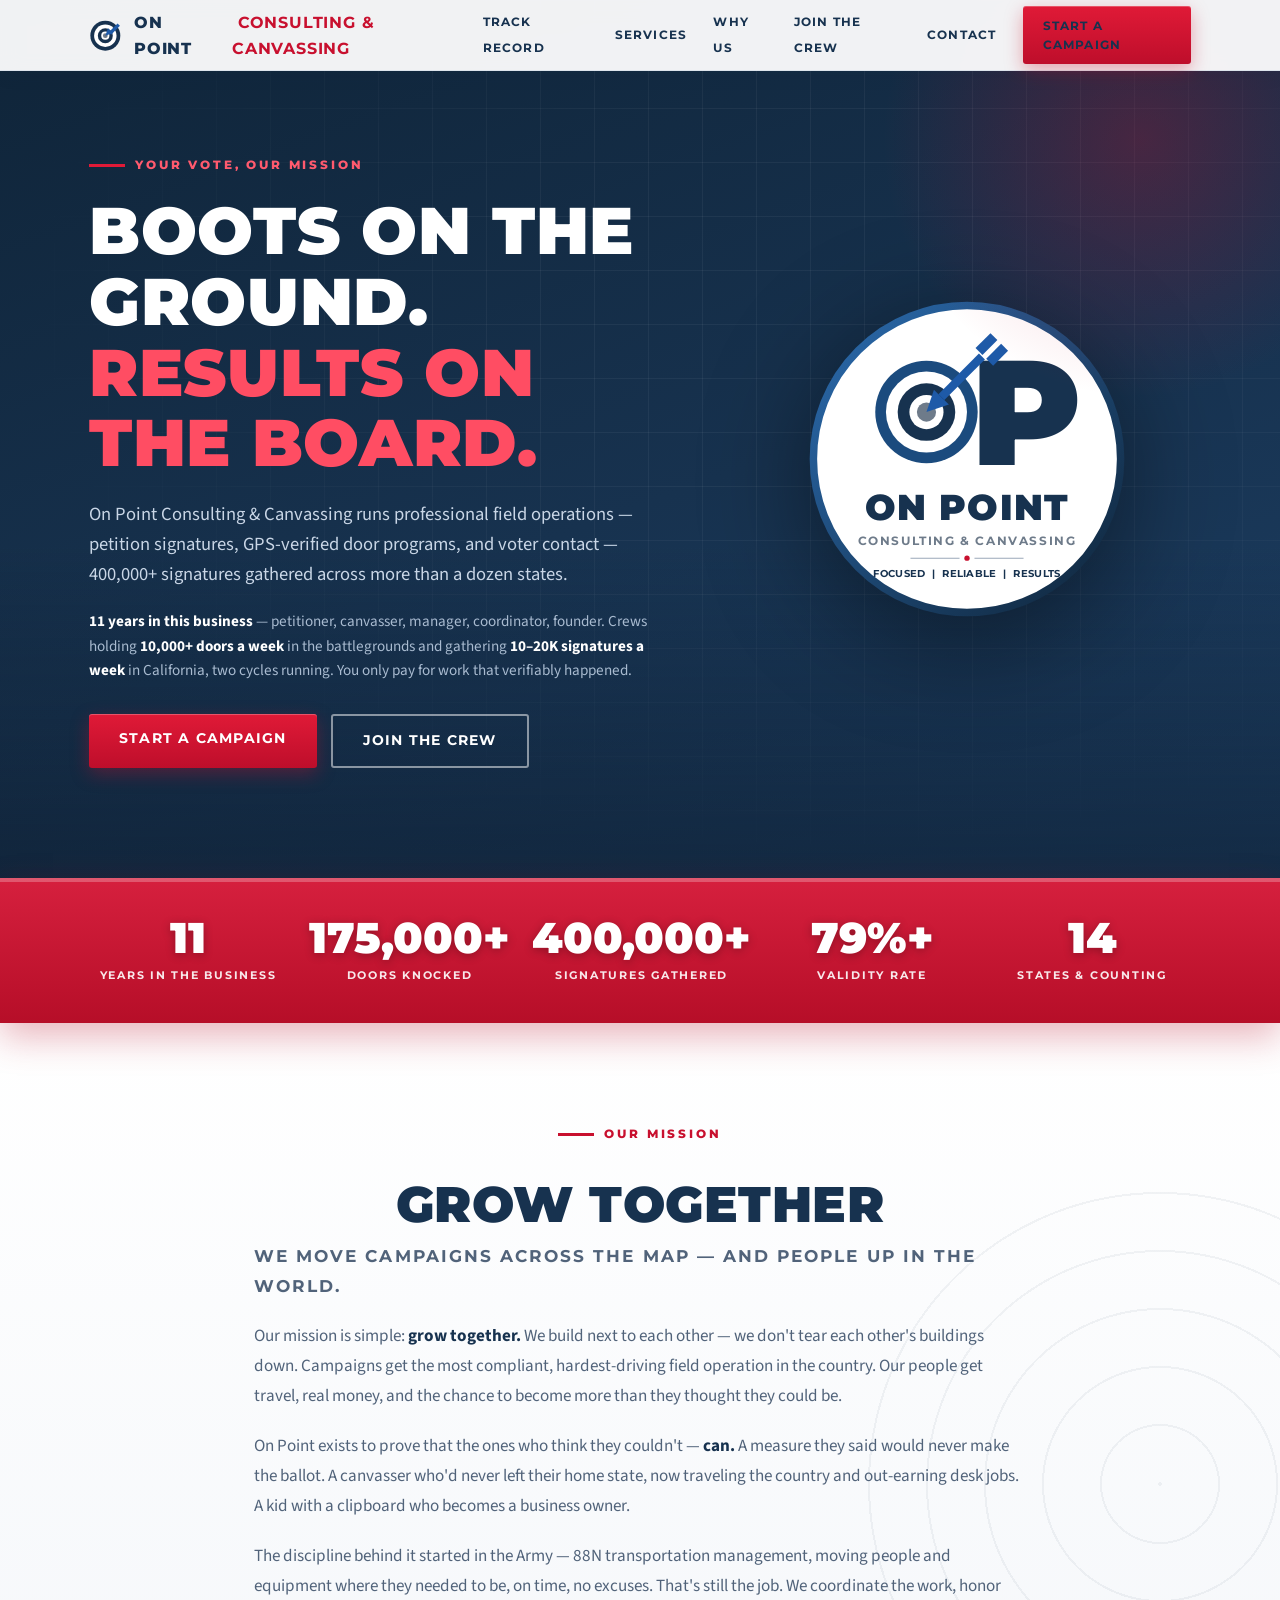
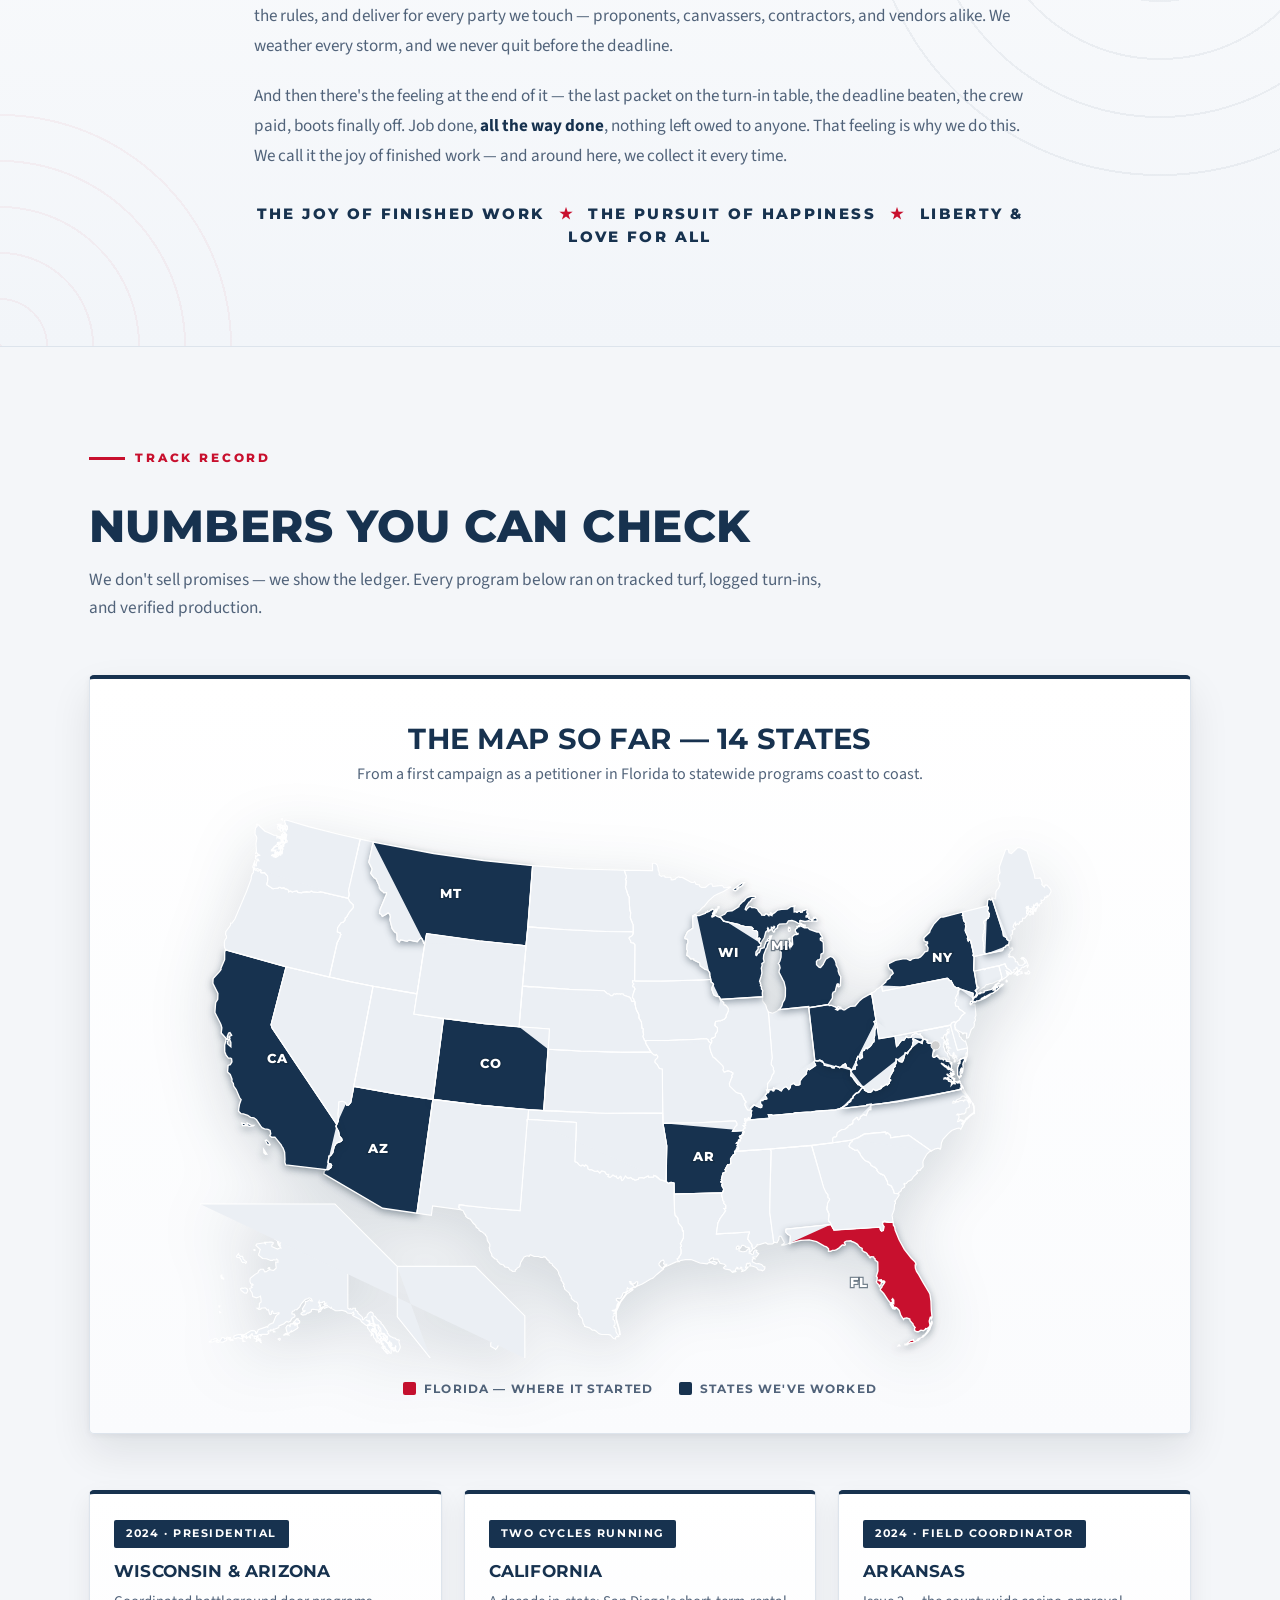
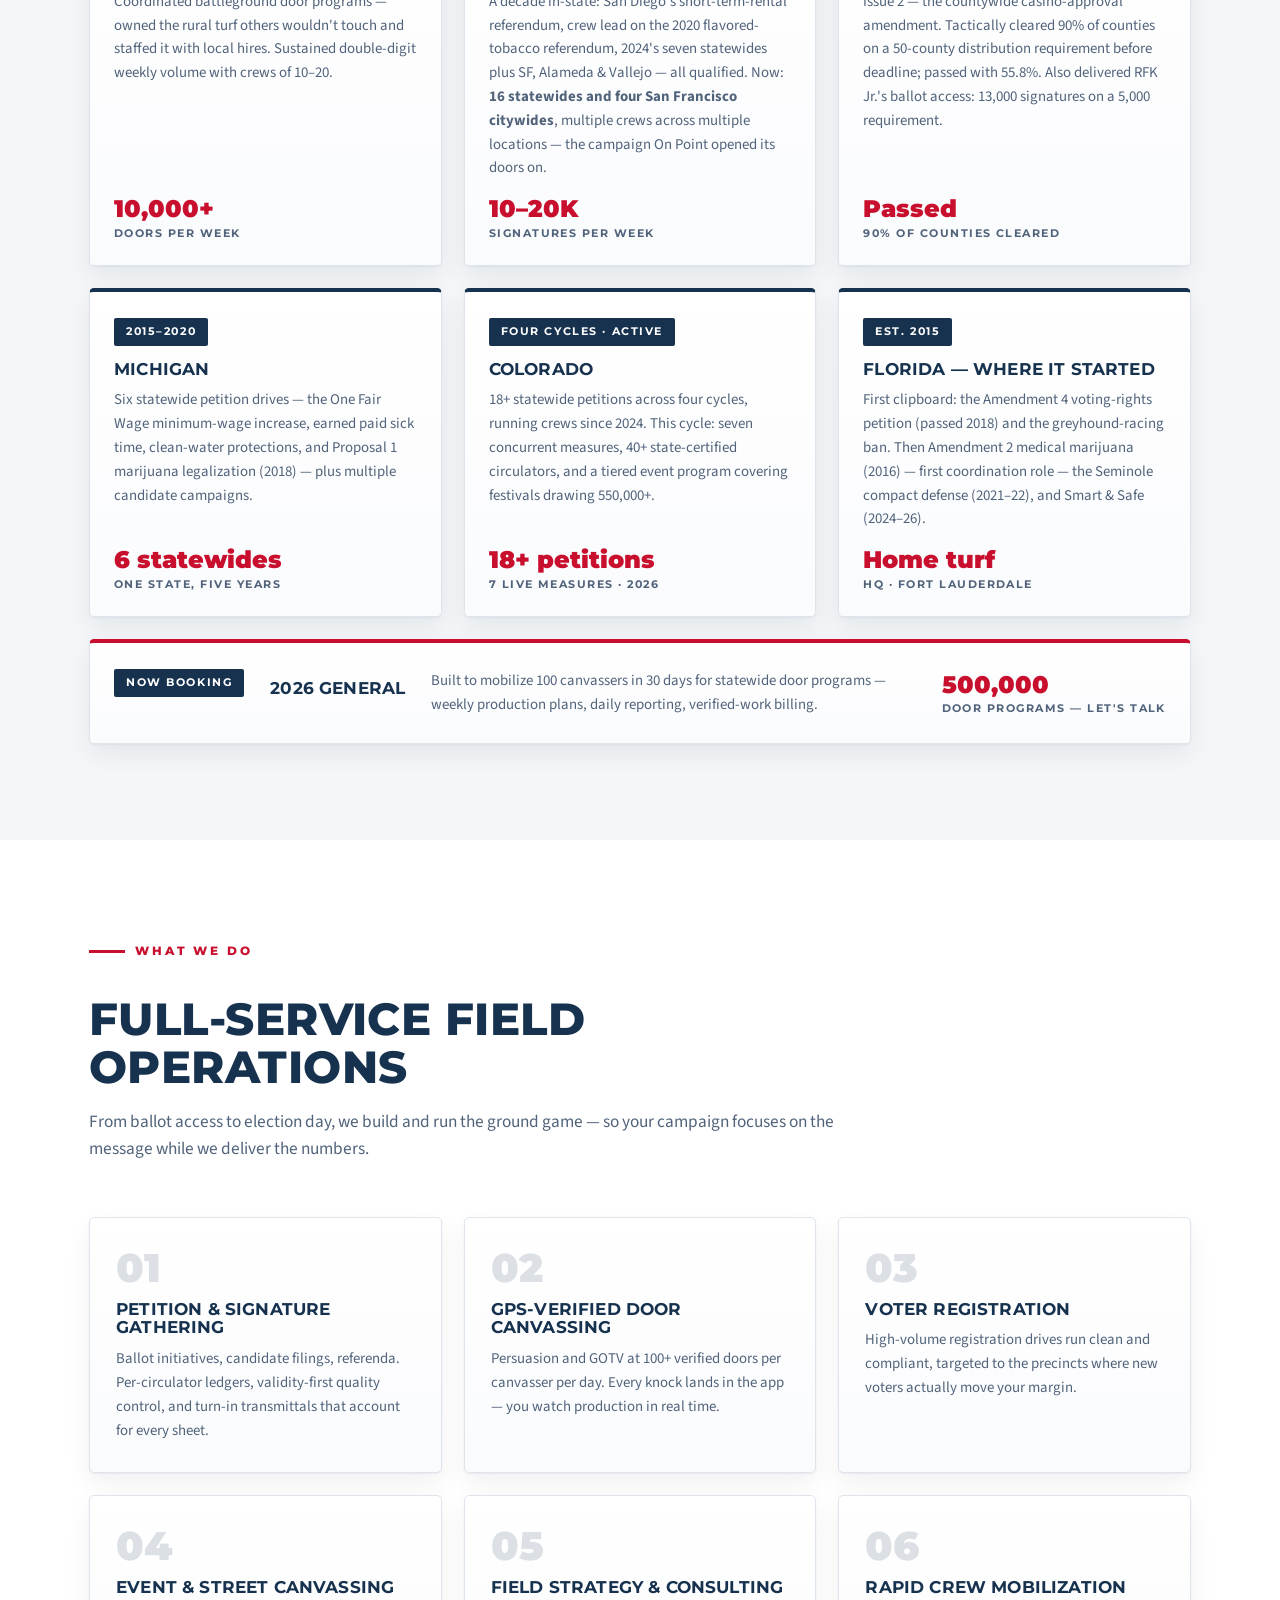
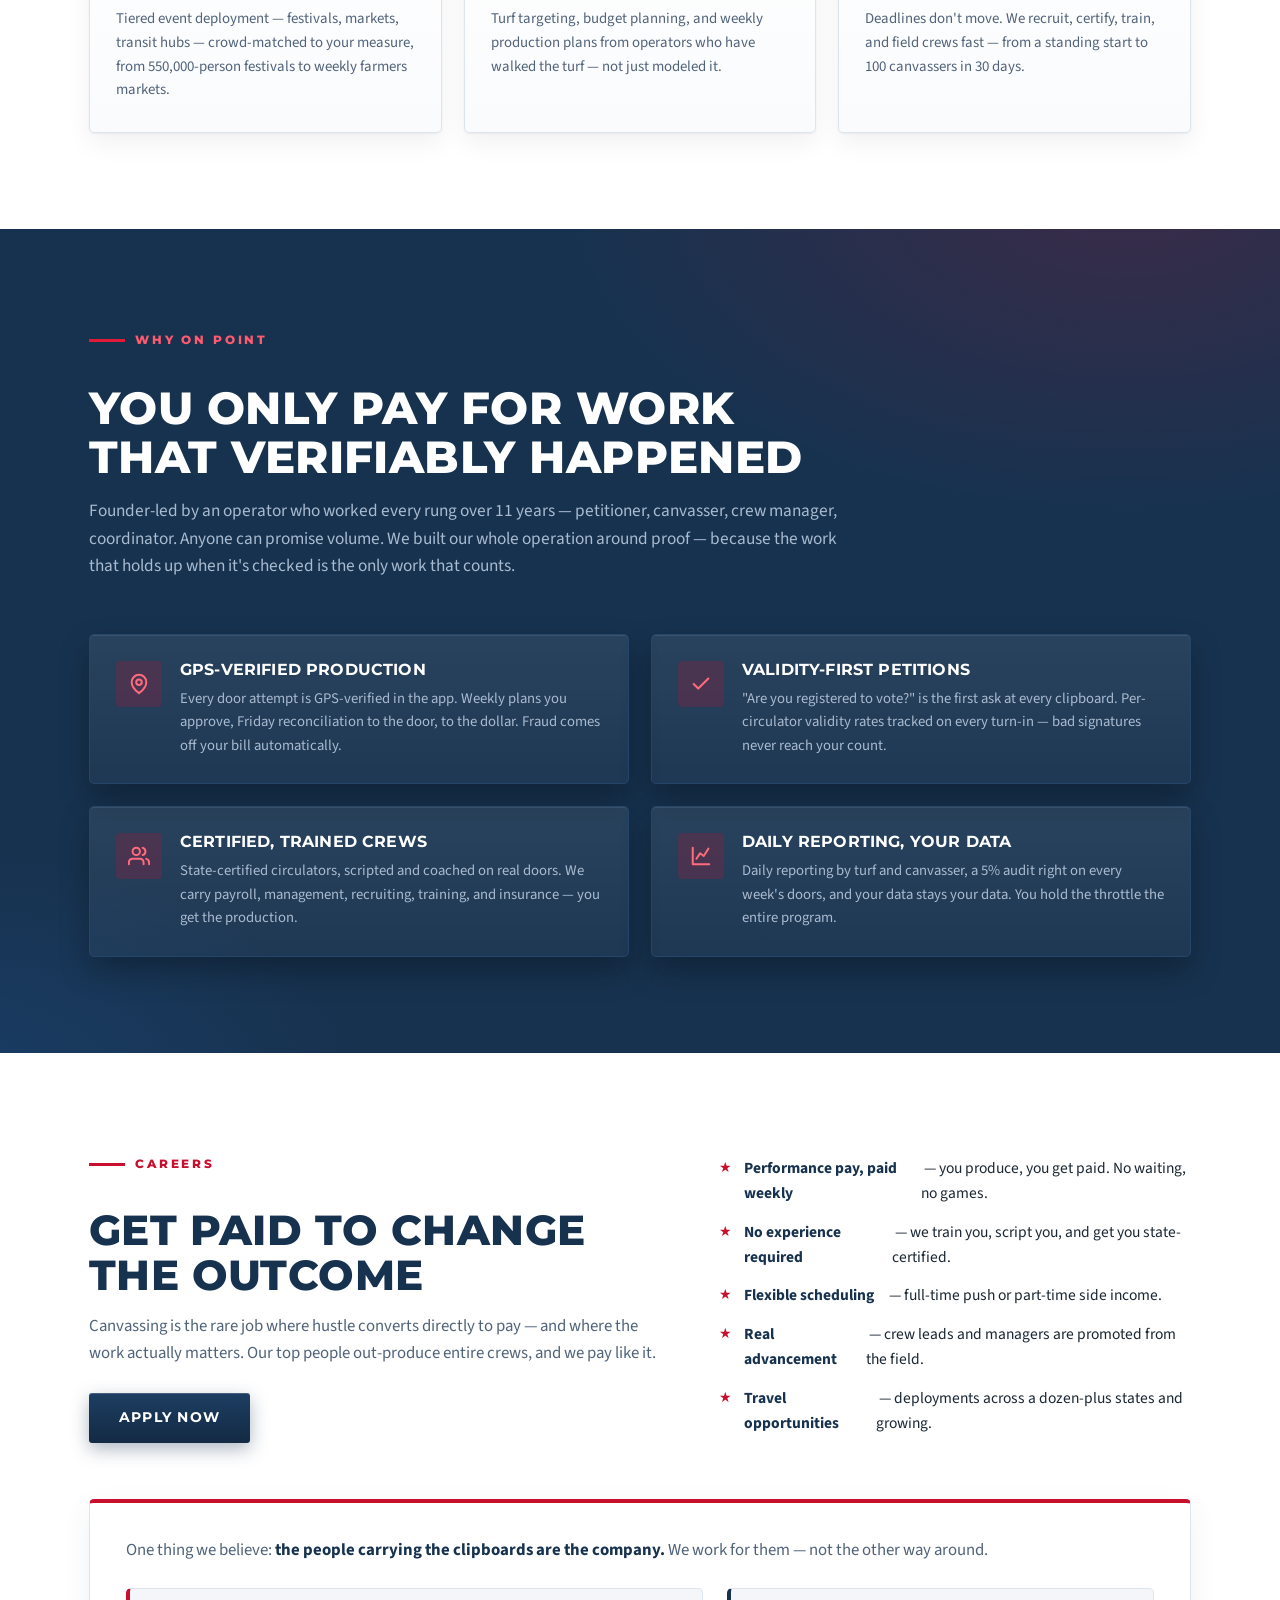
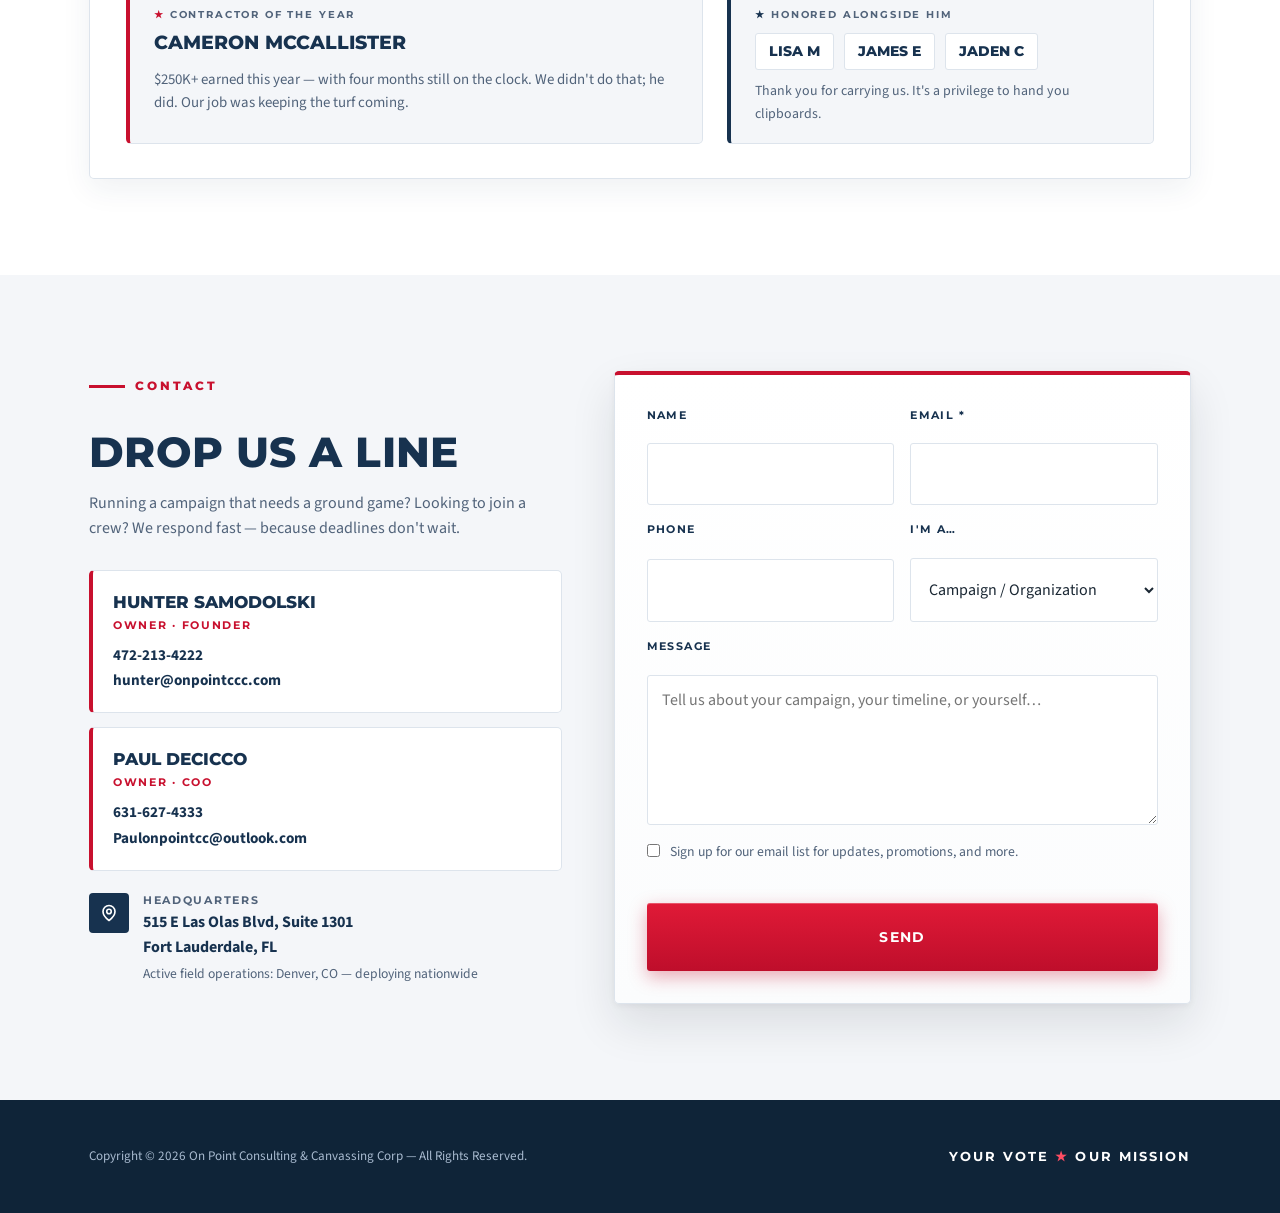
==== commit b23511fa: "Mission close: the joy of finished work" ====
--- a/index.html
+++ b/index.html
@@ -303,7 +303,8 @@
     <p>Our mission is simple: <strong>grow together.</strong> We build next to each other — we don't tear each other's buildings down. Campaigns get the most compliant, hardest-driving field operation in the country. Our people get travel, real money, and the chance to become more than they thought they could be.</p>
     <p>On Point exists to prove that the ones who think they couldn't — <strong>can.</strong> A measure they said would never make the ballot. A canvasser who'd never left their home state, now traveling the country and out-earning desk jobs. A kid with a clipboard who becomes a business owner.</p>
     <p>The discipline behind it started in the Army — 88N transportation management, moving people and equipment where they needed to be, on time, no excuses. That's still the job. We coordinate the work, honor the rules, and deliver for every party we touch — proponents, canvassers, contractors, and vendors alike. We weather every storm, and we never quit before the deadline.</p>
-    <div class="motto">Joy of work <b>★</b> Pursuit of happiness <b>★</b> Liberty &amp; love for all</div>
+    <p>And then there's the feeling at the end of it — the last packet on the turn-in table, the deadline beaten, the crew paid, boots finally off. Job done, <strong>all the way done</strong>, nothing left owed to anyone. That feeling is why we do this. We call it the joy of finished work — and around here, we collect it every time.</p>
+    <div class="motto">The Joy of Finished Work <b>★</b> The Pursuit of Happiness <b>★</b> Liberty &amp; Love for All</div>
   </div>
 </section>
 
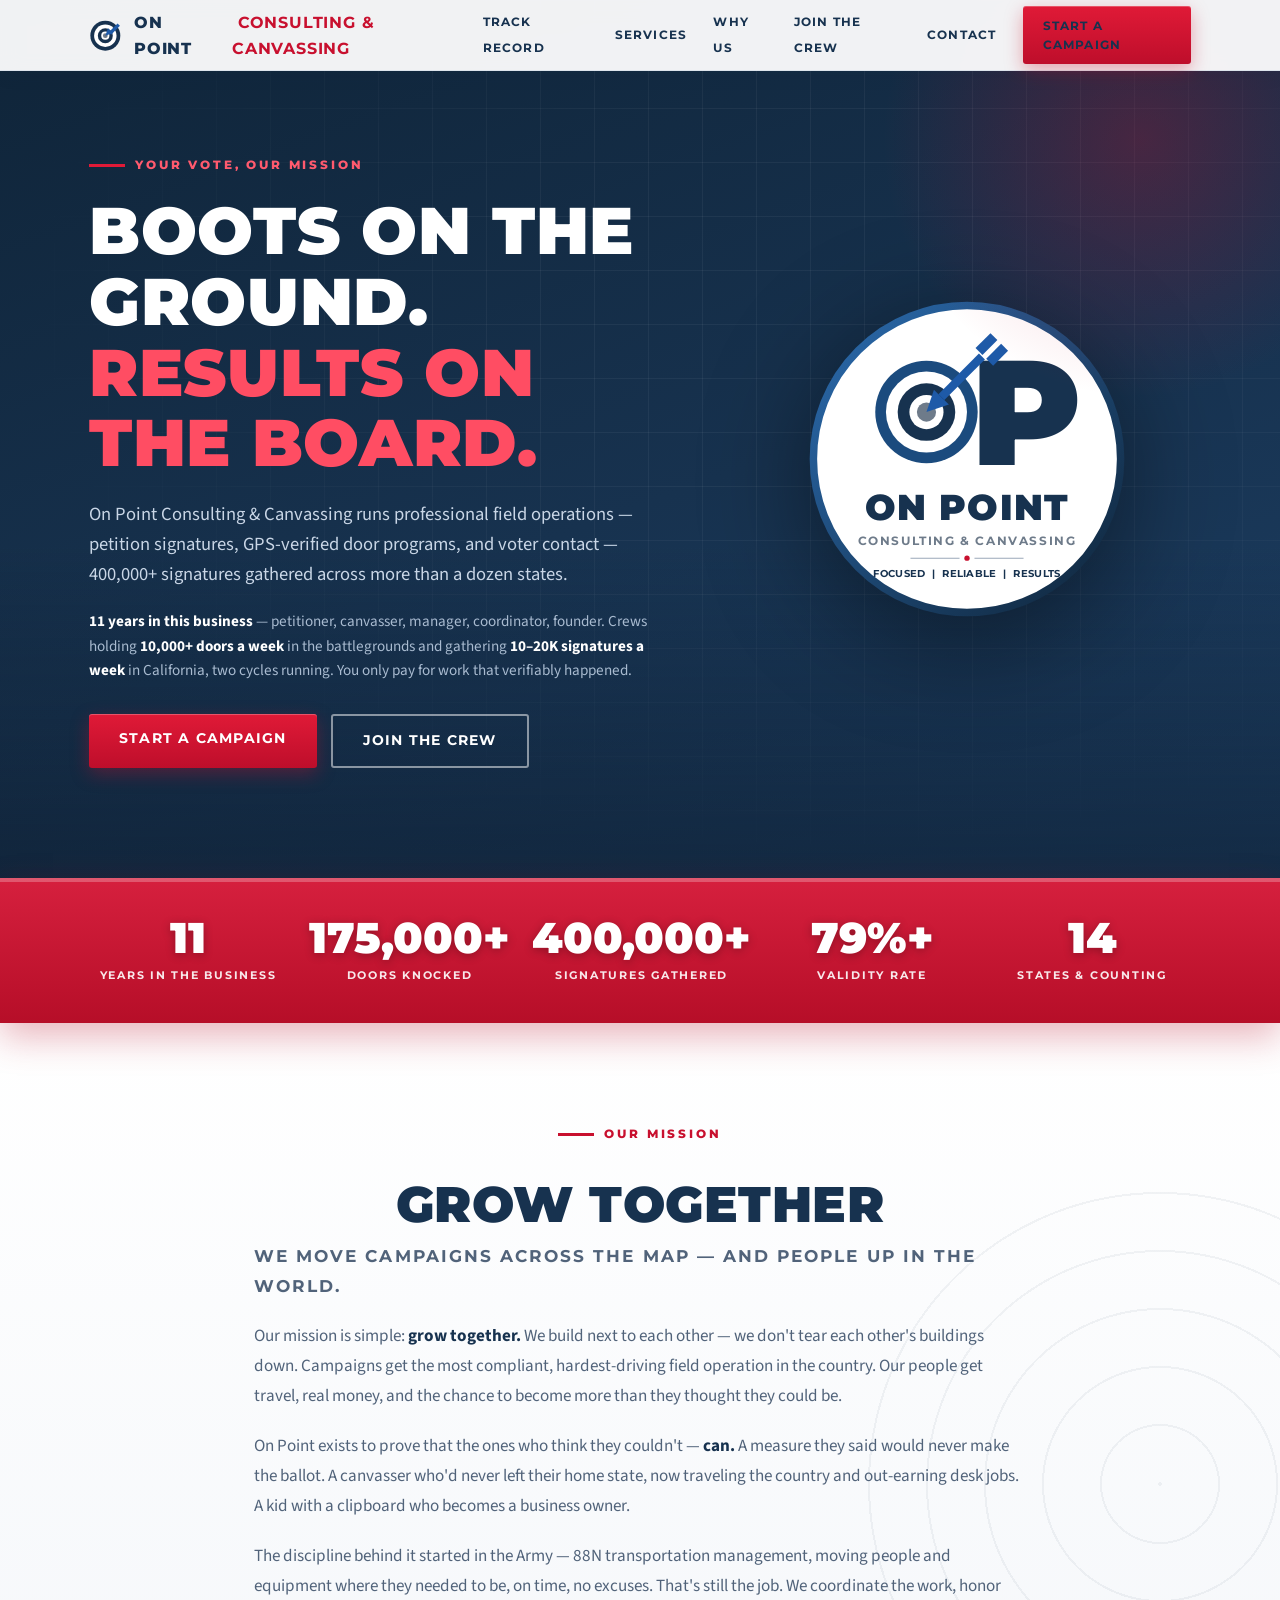
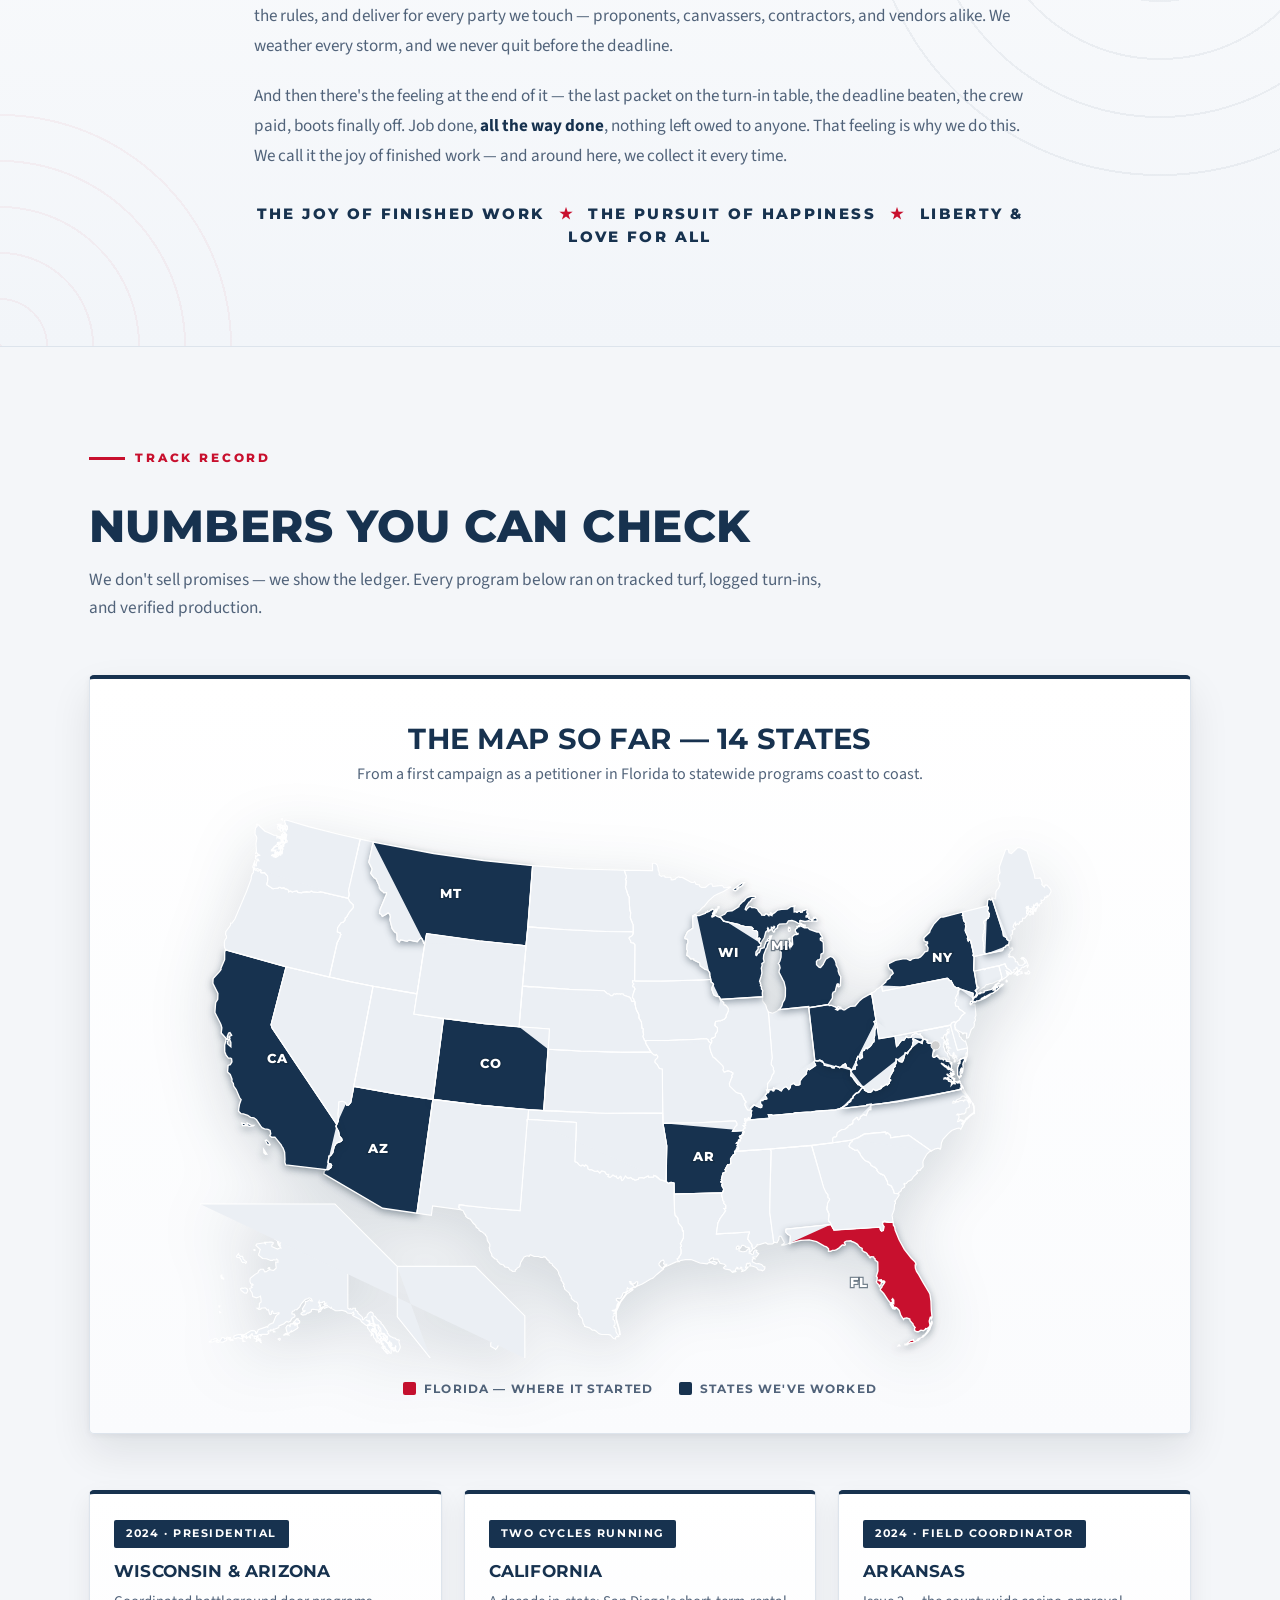
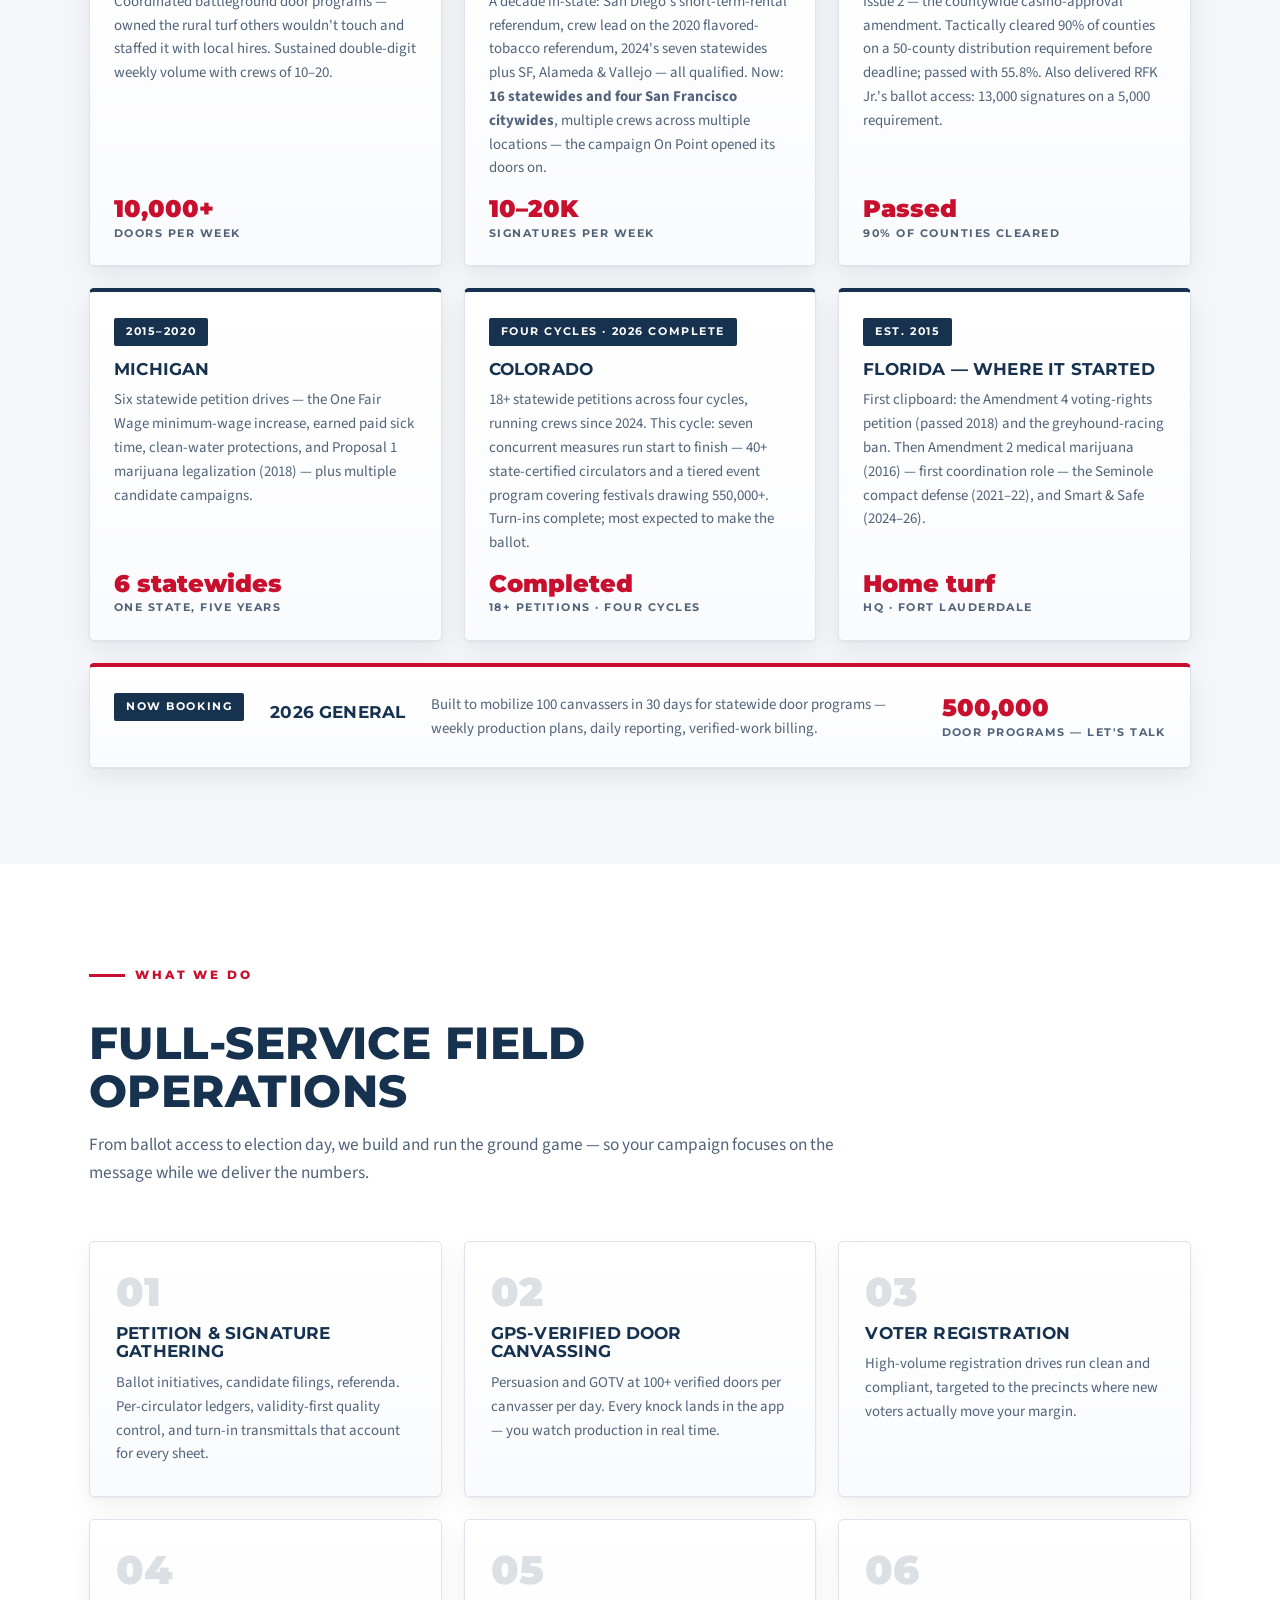
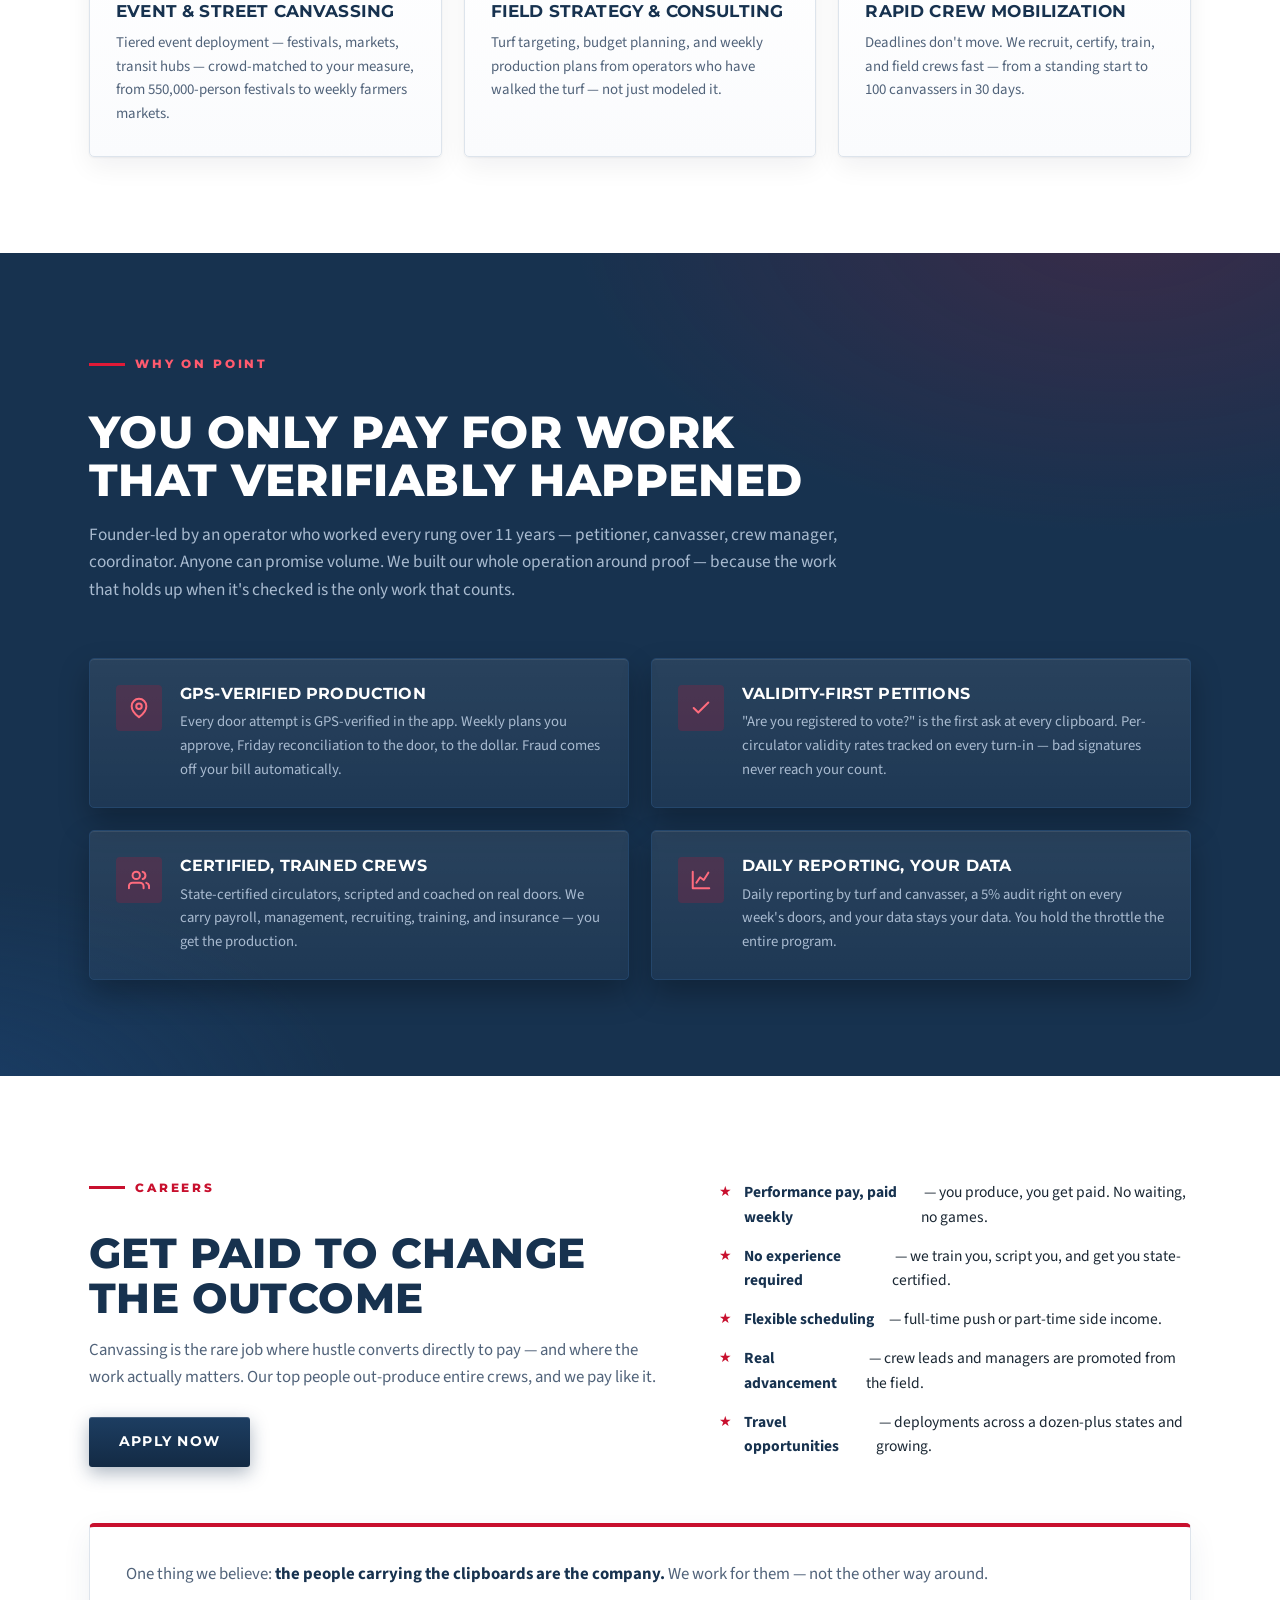
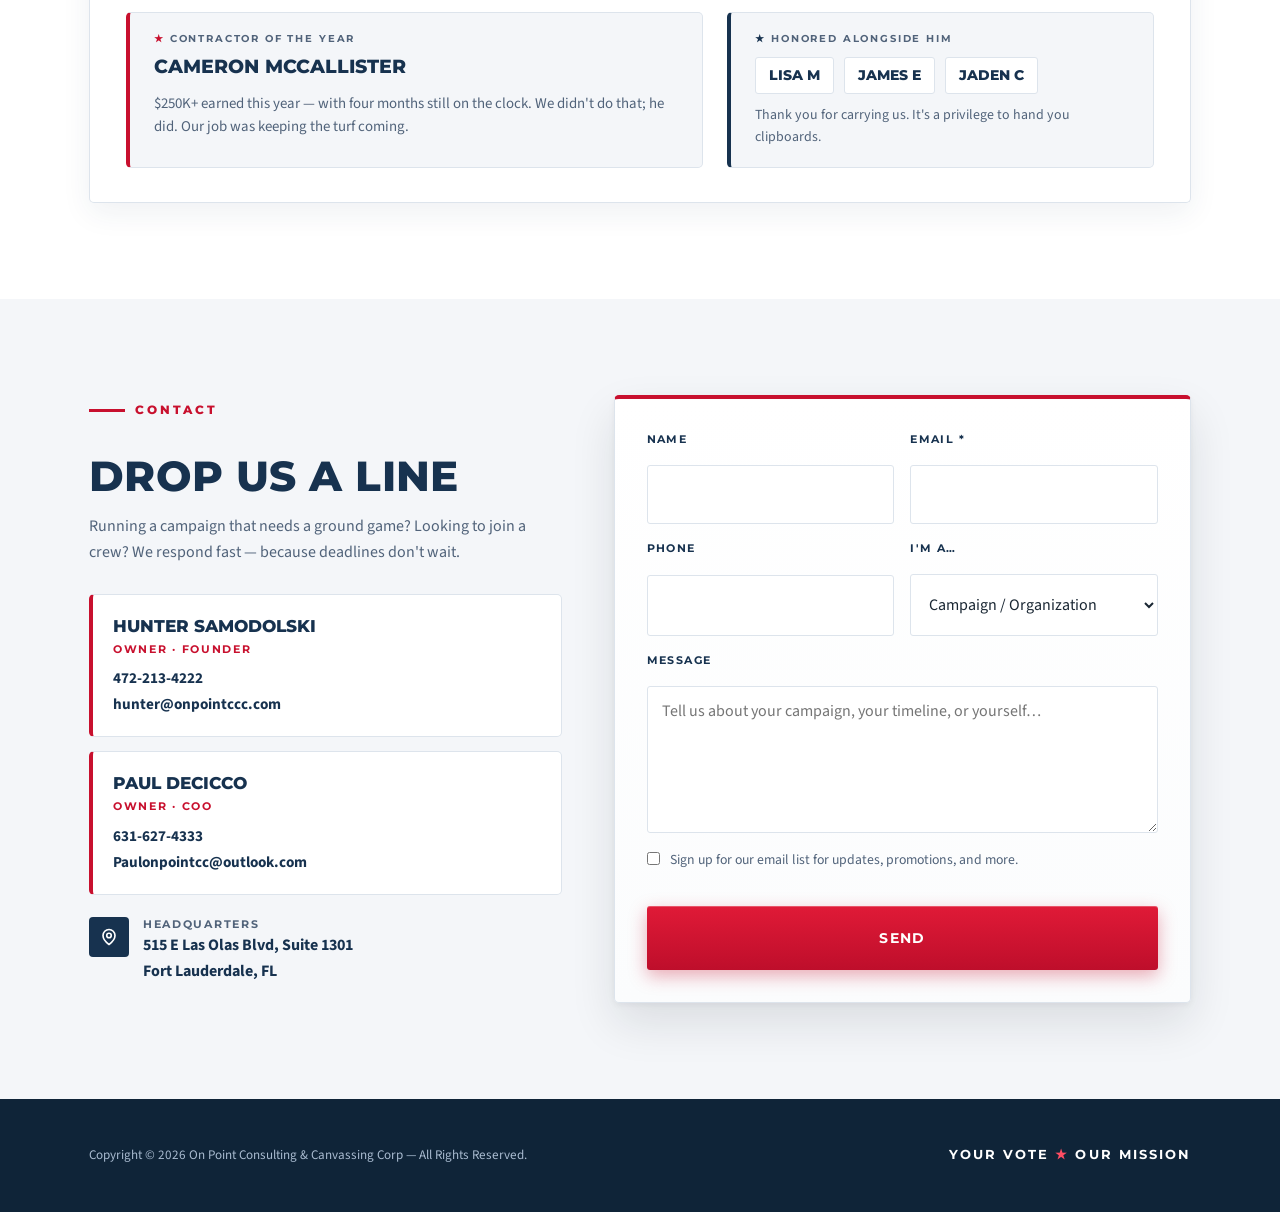
==== commit 4b440bb8: "Colorado 2026 complete, most expected to make ballot; remove Denver ops line" ====
--- a/index.html
+++ b/index.html
@@ -329,7 +329,7 @@
       <div class="rec rv"><span class="yr">Two Cycles Running</span><h3>California</h3><p>A decade in-state: San Diego's short-term-rental referendum, crew lead on the 2020 flavored-tobacco referendum, 2024's seven statewides plus SF, Alameda &amp; Vallejo — all qualified. Now: <strong>16 statewides and four San Francisco citywides</strong>, multiple crews across multiple locations — the campaign On Point opened its doors on.</p><div class="big">10–20K<small>signatures per week</small></div></div>
       <div class="rec rv"><span class="yr">2024 · Field Coordinator</span><h3>Arkansas</h3><p>Issue 2 — the countywide casino-approval amendment. Tactically cleared 90% of counties on a 50-county distribution requirement before deadline; passed with 55.8%. Also delivered RFK Jr.'s ballot access: 13,000 signatures on a 5,000 requirement.</p><div class="big">Passed<small>90% of counties cleared</small></div></div>
       <div class="rec rv"><span class="yr">2015–2020</span><h3>Michigan</h3><p>Six statewide petition drives — the One Fair Wage minimum-wage increase, earned paid sick time, clean-water protections, and Proposal 1 marijuana legalization (2018) — plus multiple candidate campaigns.</p><div class="big">6 statewides<small>one state, five years</small></div></div>
-      <div class="rec rv"><span class="yr">Four Cycles · Active</span><h3>Colorado</h3><p>18+ statewide petitions across four cycles, running crews since 2024. This cycle: seven concurrent measures, 40+ state-certified circulators, and a tiered event program covering festivals drawing 550,000+.</p><div class="big">18+ petitions<small>7 live measures · 2026</small></div></div>
+      <div class="rec rv"><span class="yr">Four Cycles · 2026 Complete</span><h3>Colorado</h3><p>18+ statewide petitions across four cycles, running crews since 2024. This cycle: seven concurrent measures run start to finish — 40+ state-certified circulators and a tiered event program covering festivals drawing 550,000+. Turn-ins complete; most expected to make the ballot.</p><div class="big">Completed<small>18+ petitions · four cycles</small></div></div>
       <div class="rec rv"><span class="yr">Est. 2015</span><h3>Florida — Where It Started</h3><p>First clipboard: the Amendment 4 voting-rights petition (passed 2018) and the greyhound-racing ban. Then Amendment 2 medical marijuana (2016) — first coordination role — the Seminole compact defense (2021–22), and Smart &amp; Safe (2024–26).</p><div class="big">Home turf<small>HQ · Fort Lauderdale</small></div></div>
       <div class="rec rv"><span class="yr">Now Booking</span><h3>2026 General</h3><p>Built to mobilize 100 canvassers in 30 days for statewide door programs — weekly production plans, daily reporting, verified-work billing.</p><div class="big">500,000<small>door programs — let's talk</small></div></div>
     </div>
@@ -425,7 +425,7 @@
           <a href="mailto:Paulonpointcc@outlook.com">Paulonpointcc@outlook.com</a>
         </div>
       </div>
-      <div class="cline"><div class="ic"><svg width="18" height="18" viewBox="0 0 24 24" fill="none" stroke="currentColor" stroke-width="2.2" stroke-linecap="round" stroke-linejoin="round"><path d="M20 10c0 6-8 12-8 12s-8-6-8-12a8 8 0 0 1 16 0Z"/><circle cx="12" cy="10" r="3"/></svg></div><div><div class="t">Headquarters</div><span style="font-weight:700;color:var(--navy)">515 E Las Olas Blvd, Suite 1301<br>Fort Lauderdale, FL</span><br><span style="font-size:.85rem;color:var(--slate)">Active field operations: Denver, CO — deploying nationwide</span></div></div>
+      <div class="cline"><div class="ic"><svg width="18" height="18" viewBox="0 0 24 24" fill="none" stroke="currentColor" stroke-width="2.2" stroke-linecap="round" stroke-linejoin="round"><path d="M20 10c0 6-8 12-8 12s-8-6-8-12a8 8 0 0 1 16 0Z"/><circle cx="12" cy="10" r="3"/></svg></div><div><div class="t">Headquarters</div><span style="font-weight:700;color:var(--navy)">515 E Las Olas Blvd, Suite 1301<br>Fort Lauderdale, FL</span></div></div>
     </div>
     <form class="rv" name="contact" method="POST" action="https://formsubmit.co/hunterleesamodolski@gmail.com">
       <input type="hidden" name="_subject" value="New lead — onpointccc.com">
@@ -486,7 +486,7 @@
   ca:{n:'California',d:'San Diego short-term-rental referendum — 62K signatures in 30 days. 2020: crew lead on the statewide flavored-tobacco referendum (became Prop 31). 2022: 6–8 statewide petitions. 2024: coordinated crews & office — seven statewides plus San Francisco, Alameda County & Vallejo petitions, all qualified. 2026: 16 statewides and four San Francisco citywides — multiple crews, multiple locations — the campaign On Point opened its doors on. 10–20K signatures/week, two cycles running.'},
   az:{n:'Arizona',d:'2024 presidential — coordinated swing-state door programs at 10,000+ per week. Owned the rural turf, staffed it with local hires.'},
   wi:{n:'Wisconsin',d:'2024 presidential — coordinated 10,000+ doors/week with a crew of 10–20. Conquered the rural areas others wouldn\'t touch.'},
-  co:{n:'Colorado',d:'Four cycles, 18+ statewide petitions. Running crews since 2024 — seven concurrent measures in the 2026 cycle with 40+ state-certified circulators.'},
+  co:{n:'Colorado',d:'Four cycles, 18+ statewide petitions. Ran crews since 2024 — seven concurrent measures in the 2026 cycle with 40+ state-certified circulators. Completed: turn-ins in, most expected to make the ballot.'},
   ar:{n:'Arkansas',d:'2024 field coordinator — Issue 2, the countywide casino-approval amendment: tactically cleared 90% of counties on a 50-county distribution requirement before deadline. Passed 55.8%. Also delivered RFK Jr. ballot access — 13K signatures on a 5K requirement.'},
   mi:{n:'Michigan',d:'2015–2020: six statewide petition drives — One Fair Wage minimum-wage increase, earned paid sick time (MI Time to Care), clean-water protections, and Proposal 1 marijuana legalization (2018) — plus multiple candidate campaigns.'},
   oh:{n:'Ohio',d:'First management post — a van and a crew of 4–6. The kidney-dialysis pricing amendment, the Drug Price Relief Act (Issue 2, 2017), and the Stop Puppy Mills campaign.'},
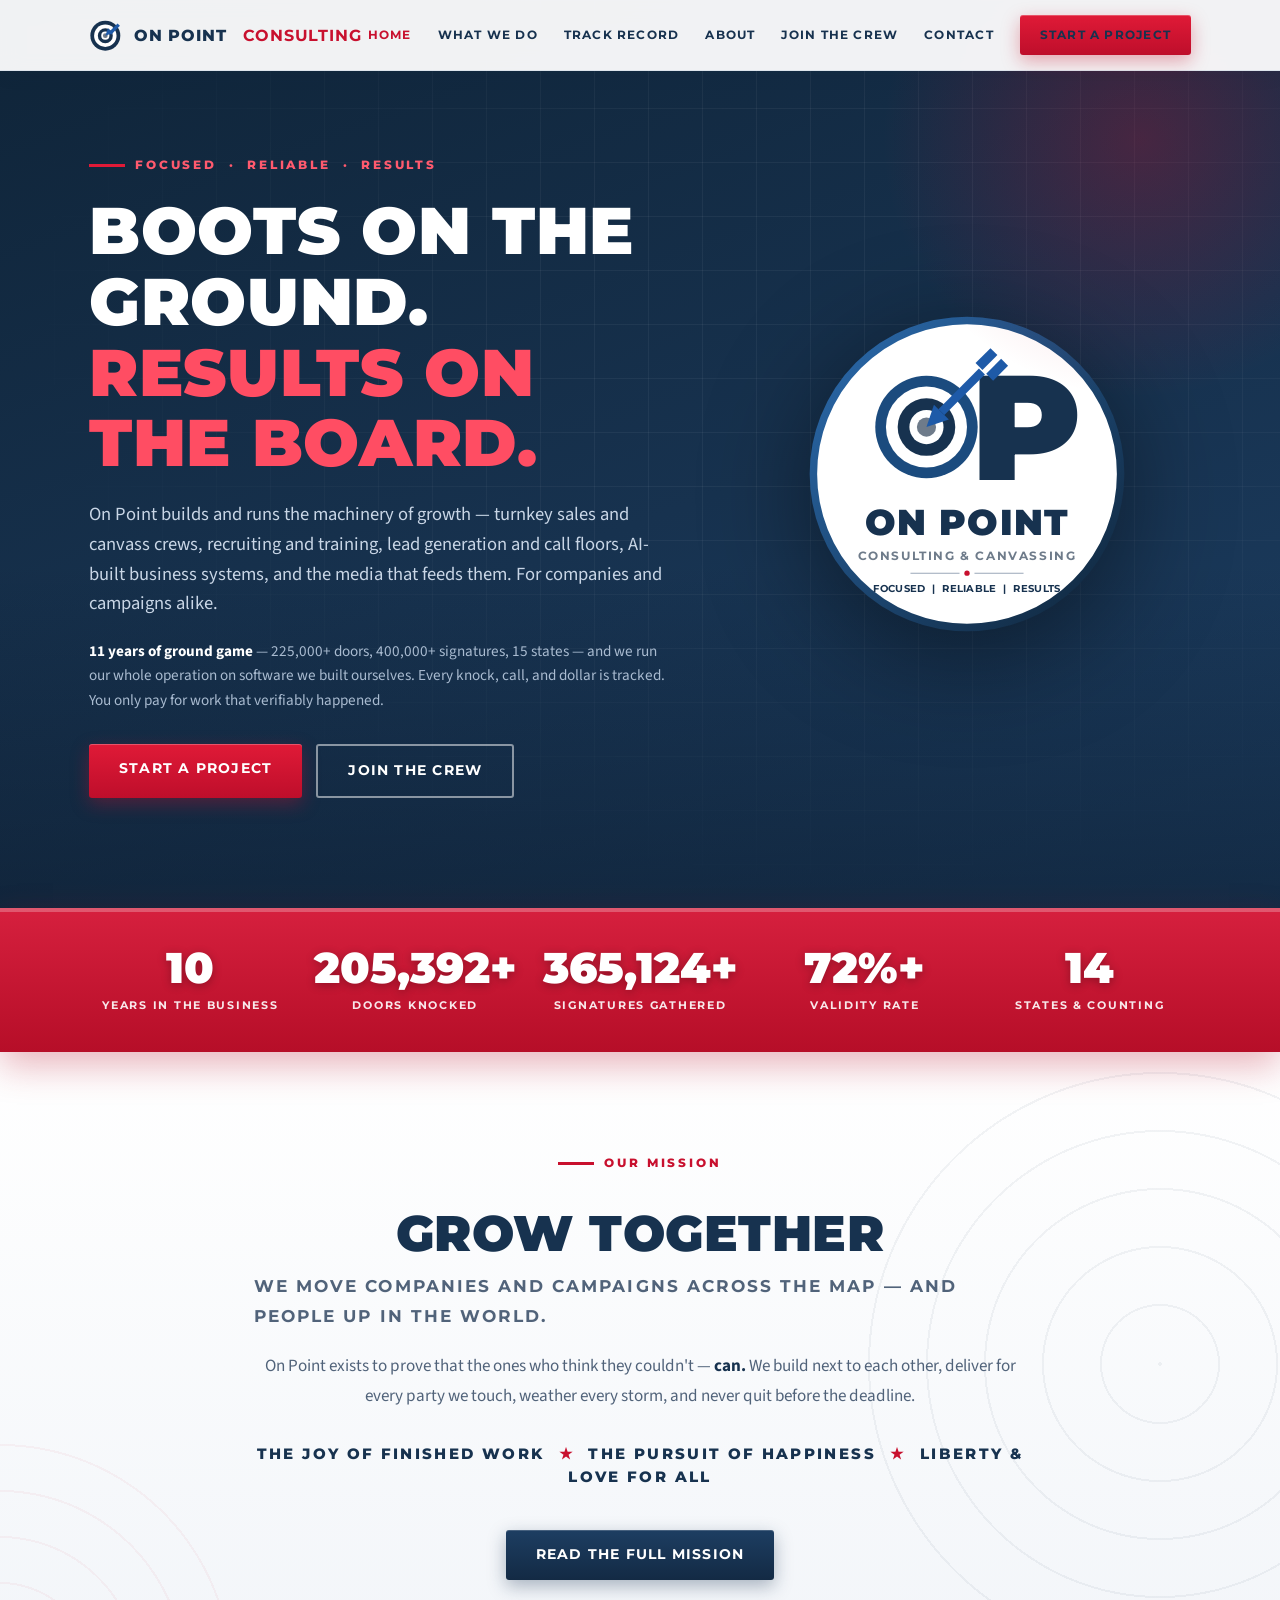
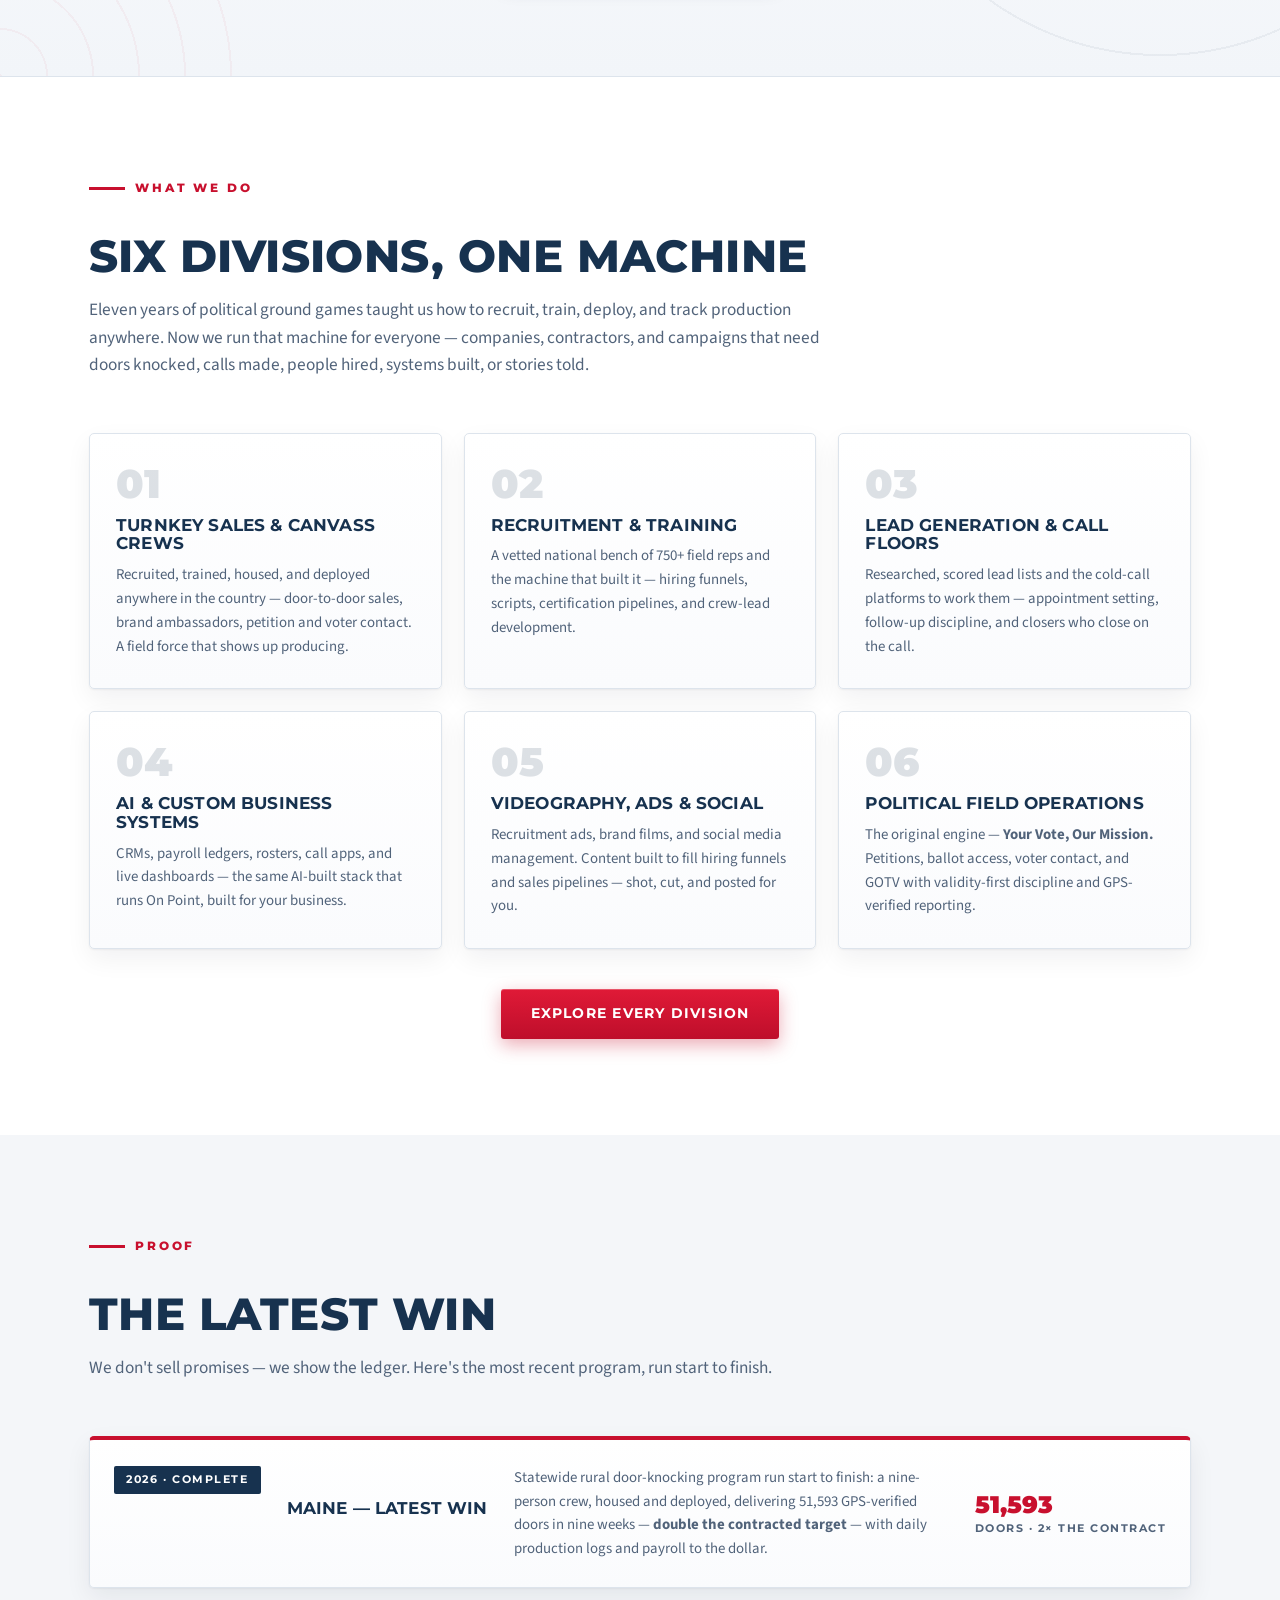
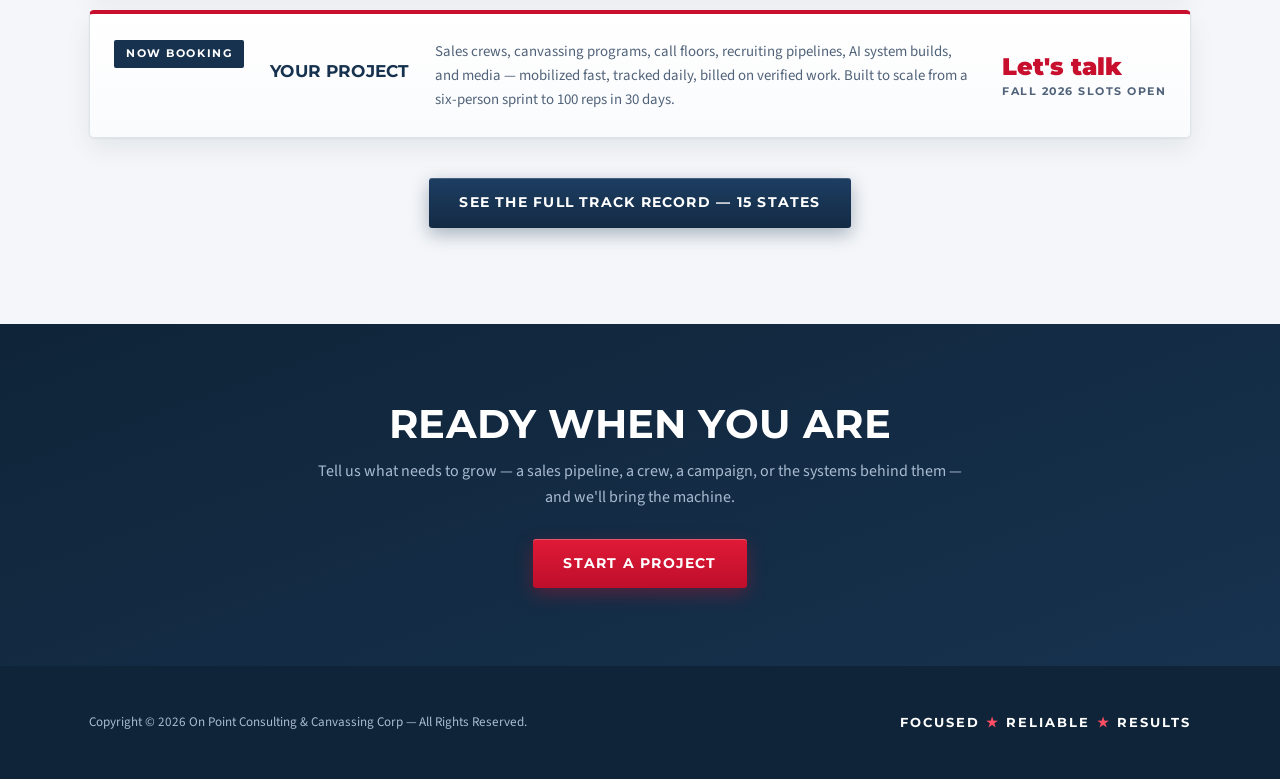
==== commit 45197e56: "Rebrand: On Point Consulting - six divisions, multi-page site Political-only -> full consulting: tur" ====
--- a/index.html
+++ b/index.html
@@ -3,237 +3,34 @@
 <head>
 <meta charset="UTF-8">
 <meta name="viewport" content="width=device-width, initial-scale=1.0">
-<title>On Point Consulting &amp; Canvassing — Your Vote, Our Mission</title>
-<meta name="description" content="On Point Consulting & Canvassing — professional petition signature gathering, GPS-verified door canvassing, and field operations. 350,000+ doors. 5 states. You only pay for work that verifiably happened.">
-<meta property="og:title" content="On Point Consulting & Canvassing">
-<meta property="og:description" content="Your Vote, Our Mission. GPS-verified canvassing, petition programs, and field operations that show their work.">
+<title>On Point Consulting — Focused. Reliable. Results.</title>
+<meta name="description" content="On Point Consulting — turnkey sales & canvass crews, recruitment & training, lead generation and call floors, AI-built business systems, and media. 225,000+ doors, 400,000+ signatures, 15 states. You only pay for work that verifiably happened.">
+<meta property="og:title" content="On Point Consulting">
+<meta property="og:description" content="Focused. Reliable. Results. Turnkey sales crews, field operations, recruiting, lead gen, AI systems, and media — built on 11 years of ground game.">
 <meta property="og:type" content="website">
 <meta property="og:url" content="https://onpointccc.com/">
 <link rel="icon" href='data:image/svg+xml,<svg xmlns="http://www.w3.org/2000/svg" viewBox="0 0 100 100"><circle cx="50" cy="50" r="48" fill="%2317324F"/><circle cx="50" cy="50" r="34" fill="%23FFFFFF"/><circle cx="50" cy="50" r="20" fill="%23C8102E"/><path d="M50 38 l3.5 8 8.8 0.8 -6.6 5.8 2 8.6 -7.7 -4.6 -7.7 4.6 2 -8.6 -6.6 -5.8 8.8 -0.8 z" fill="%23FFFFFF"/></svg>'>
 <link rel="preconnect" href="https://fonts.googleapis.com">
 <link rel="preconnect" href="https://fonts.gstatic.com" crossorigin>
 <link href="https://fonts.googleapis.com/css2?family=Montserrat:wght@600;700;800;900&family=Source+Sans+3:wght@400;600;700&display=swap" rel="stylesheet">
-<style>
-:root{
-  --navy:#17324F; --navy-deep:#0F2438; --navy-line:#24466B;
-  --blue:#205493;
-  --red:#C8102E; --red-bright:#E01A37;
-  --white:#FFFFFF; --off:#F4F6F9; --line:#DDE4EC;
-  --ink:#1A2733; --slate:#51637A; --mist:#A9BBD0;
-  --disp:'Montserrat',sans-serif; --body:'Source Sans 3',sans-serif;
-}
-*{margin:0;padding:0;box-sizing:border-box}
-html{scroll-behavior:smooth}
-body{font-family:var(--body);background:var(--white);color:var(--ink);line-height:1.6;overflow-x:hidden}
-::selection{background:var(--red);color:#fff}
-h1,h2,h3{font-family:var(--disp);text-transform:uppercase;line-height:1.08;letter-spacing:.01em}
-a{color:inherit}
-.wrap{max-width:1150px;margin:0 auto;padding:0 24px}
-
-/* ---------- Nav ---------- */
-nav{position:fixed;top:0;left:0;right:0;z-index:100;background:rgba(255,255,255,.94);backdrop-filter:blur(10px);border-bottom:1px solid var(--line);box-shadow:0 4px 18px rgba(15,36,56,.07)}
-.nav-in{max-width:1150px;margin:0 auto;padding:0 24px;height:70px;display:flex;align-items:center;justify-content:space-between}
-.logo{display:flex;align-items:center;gap:11px;text-decoration:none;font-family:var(--disp);font-weight:800;font-size:1.02rem;text-transform:uppercase;letter-spacing:.05em;color:var(--navy)}
-.logo svg{flex:none}
-.logo b{color:var(--red)}
-.nav-links{display:flex;gap:26px;align-items:center;list-style:none}
-.nav-links a{text-decoration:none;font-family:var(--disp);font-size:.76rem;font-weight:700;text-transform:uppercase;letter-spacing:.1em;color:var(--navy);transition:.2s}
-.nav-links a:hover{color:var(--red)}
-.btn{display:inline-block;background:linear-gradient(180deg,#E01A37,#BE0E2B);color:#fff;text-decoration:none;font-family:var(--disp);font-weight:700;text-transform:uppercase;letter-spacing:.09em;padding:14px 30px;border:none;border-radius:3px;cursor:pointer;font-size:.85rem;transition:.2s;box-shadow:0 1px 0 rgba(255,255,255,.25) inset,0 6px 18px rgba(200,16,46,.35)}
-.btn:hover{background:linear-gradient(180deg,#F02B47,#D31A38);transform:translateY(-2px);box-shadow:0 1px 0 rgba(255,255,255,.25) inset,0 12px 28px rgba(200,16,46,.45)}
-.btn.ghost{background:transparent;border:2px solid rgba(255,255,255,.5);box-shadow:none}
-.btn.ghost:hover{border-color:#fff;background:rgba(255,255,255,.08)}
-.btn.navy{background:linear-gradient(180deg,#1D3E62,#132A44);box-shadow:0 1px 0 rgba(255,255,255,.18) inset,0 6px 18px rgba(23,50,79,.35)}
-.btn.navy:hover{background:linear-gradient(180deg,#265081,#1B3A5C)}
-.nav-cta{padding:10px 20px;font-size:.74rem}
-.burger{display:none;background:none;border:none;color:var(--navy);font-size:1.7rem;cursor:pointer}
-
-/* ---------- Hero ---------- */
-header{position:relative;min-height:92svh;display:flex;align-items:center;padding:150px 0 110px;background:linear-gradient(180deg,transparent 62%,rgba(6,14,24,.4) 100%),linear-gradient(160deg,var(--navy-deep) 0%,var(--navy) 55%,#1C3E63 100%);color:#fff;overflow:hidden}
-header::before{content:"";position:absolute;inset:0;background-image:linear-gradient(rgba(255,255,255,.05) 1px,transparent 1px),linear-gradient(90deg,rgba(255,255,255,.05) 1px,transparent 1px);background-size:54px 54px;mask-image:radial-gradient(ellipse at 65% 35%,black 25%,transparent 72%);pointer-events:none}
-header::after{content:"";position:absolute;right:-140px;top:-140px;width:560px;height:560px;border-radius:50%;background:radial-gradient(circle,rgba(200,16,46,.28),transparent 65%);pointer-events:none}
-.hero{position:relative;display:grid;grid-template-columns:1.15fr .85fr;gap:48px;align-items:center}
-.kicker{display:inline-flex;align-items:center;gap:10px;font-family:var(--disp);font-weight:800;font-size:.74rem;text-transform:uppercase;letter-spacing:.24em;color:#FF5A6E;margin-bottom:20px}
-.kicker::before{content:"";width:36px;height:3px;background:var(--red-bright)}
-.hero h1{font-size:clamp(2.4rem,5.6vw,4.1rem);font-weight:900;margin-bottom:22px}
-.hero h1 em{font-style:normal;color:#FF4D63}
-.hero p.lead{font-size:1.16rem;color:#C9D6E6;max-width:36rem;margin-bottom:20px}
-.hero p.sub{font-size:.95rem;color:var(--mist);max-width:36rem;margin-bottom:32px}
-.hero p.sub strong{color:#fff}
-.hero-ctas{display:flex;gap:14px;flex-wrap:wrap}
-.hero-badge{display:flex;justify-content:center}
-.seal{width:min(320px,68vw);filter:drop-shadow(0 22px 55px rgba(0,0,0,.45))}
-
-/* ---------- Stats ---------- */
-.stats{background:linear-gradient(180deg,#D6203E 0%,#B60E28 100%);color:#fff;position:relative;z-index:2;box-shadow:0 14px 34px rgba(182,14,40,.3)}
-.stats::before{content:"";position:absolute;top:0;left:0;right:0;height:4px;background:#fff;opacity:.25}
-.stat .num{text-shadow:0 2px 10px rgba(0,0,0,.28)}
-.stats-in{max-width:1150px;margin:0 auto;padding:38px 24px;display:grid;grid-template-columns:repeat(5,1fr);gap:22px;text-align:center}
-.stat .num{font-family:var(--disp);font-weight:900;font-size:clamp(1.8rem,3.4vw,2.7rem);line-height:1}
-.stat .lbl{font-family:var(--disp);font-size:.68rem;font-weight:700;text-transform:uppercase;letter-spacing:.16em;opacity:.9;margin-top:8px}
-
-/* ---------- Sections ---------- */
-section{padding:96px 0}
-.sec-head{max-width:760px;margin-bottom:54px}
-.sec-head h2{font-size:clamp(1.8rem,3.8vw,2.8rem);font-weight:800;color:var(--navy);margin:14px 0 16px}
-.sec-head p{color:var(--slate);font-size:1.08rem}
-.k-navy{color:var(--red)}
-.k-navy::before{background:var(--red)}
-
-/* record / campaigns */
-.record{background:var(--off)}
-.rec-grid{display:grid;grid-template-columns:repeat(3,1fr);gap:22px}
-.rec{background:linear-gradient(180deg,#FFFFFF,#FAFBFD);border:1px solid var(--line);border-top:4px solid var(--navy);border-radius:5px;padding:26px 24px;transition:.25s;display:flex;flex-direction:column;box-shadow:0 1px 2px rgba(16,24,38,.05),0 10px 26px rgba(16,24,38,.07)}
-.rec:hover{transform:translateY(-5px);box-shadow:0 2px 4px rgba(16,24,38,.06),0 26px 50px rgba(23,50,79,.17);border-top-color:var(--red)}
-.rec-grid .rec:last-child:nth-child(3n+1){grid-column:1/-1;flex-direction:row;align-items:center;gap:26px;border-top-color:var(--red)}
-.rec-grid .rec:last-child:nth-child(3n+1) .big{margin-top:0;flex:none}
-@media(max-width:900px){.rec-grid .rec:last-child:nth-child(3n+1){flex-direction:column;align-items:flex-start;gap:0}.rec-grid .rec:last-child:nth-child(3n+1) .big{margin-top:16px}}
-.rec .yr{display:inline-flex;align-self:flex-start;background:var(--navy);color:#fff;font-family:var(--disp);font-weight:700;font-size:.7rem;letter-spacing:.14em;text-transform:uppercase;padding:5px 12px;border-radius:2px;margin-bottom:14px}
-.rec h3{font-size:1.06rem;color:var(--navy);margin-bottom:10px}
-.rec p{font-size:.93rem;color:var(--slate);flex:1}
-.rec .big{font-family:var(--disp);font-weight:900;color:var(--red);font-size:1.5rem;margin-top:16px;line-height:1.1}
-.rec .big small{display:block;font-family:var(--disp);font-weight:700;font-size:.66rem;letter-spacing:.14em;color:var(--slate);text-transform:uppercase;margin-top:5px}
-
-/* map */
-.mapwrap{margin:0 0 56px;background:linear-gradient(180deg,#FFFFFF,#FAFBFD);border:1px solid var(--line);border-top:4px solid var(--navy);border-radius:5px;padding:44px 40px 34px;text-align:center;box-shadow:0 2px 6px rgba(16,24,38,.05),0 18px 42px rgba(16,24,38,.09)}
-.map-title{font-size:clamp(1.3rem,2.6vw,1.8rem);color:var(--navy)}
-.map-sub{color:var(--slate);margin:8px 0 26px;font-size:1rem}
-.usmap{max-width:880px;margin:0 auto;position:relative}
-.usmap svg{width:100%;height:auto;display:block;filter:drop-shadow(0 20px 32px rgba(15,36,56,.16))}
-.map-tip{position:absolute;z-index:5;pointer-events:none;opacity:0;transition:opacity .15s;background:var(--navy);color:#fff;text-align:left;border-radius:5px;padding:12px 15px;max-width:330px;font-size:.85rem;line-height:1.45;box-shadow:0 14px 34px rgba(15,36,56,.35);border-left:4px solid var(--red)}
-.map-tip b{display:block;font-family:var(--disp);text-transform:uppercase;letter-spacing:.08em;font-size:.82rem;margin-bottom:4px;color:#FF6B7D}
-.map-legend{display:flex;gap:26px;justify-content:center;flex-wrap:wrap;margin-top:22px;font-family:var(--disp);font-size:.72rem;font-weight:700;letter-spacing:.1em;text-transform:uppercase;color:var(--slate)}
-.map-legend i{display:inline-block;width:13px;height:13px;border-radius:2px;margin-right:8px;vertical-align:-2px}
-
-/* services */
-.grid3{display:grid;grid-template-columns:repeat(3,1fr);gap:22px}
-.card{background:linear-gradient(180deg,#FFFFFF,#FAFBFD);border:1px solid var(--line);border-radius:5px;padding:30px 26px;position:relative;overflow:hidden;transition:.25s;box-shadow:0 1px 2px rgba(16,24,38,.05),0 10px 26px rgba(16,24,38,.06)}
-.card:hover{transform:translateY(-5px);box-shadow:0 2px 4px rgba(16,24,38,.06),0 24px 48px rgba(23,50,79,.16)}
-.card::after{content:"";position:absolute;left:0;top:0;bottom:0;width:4px;background:var(--red);transform:scaleY(0);transform-origin:top;transition:.25s}
-.card:hover::after{transform:scaleY(1)}
-.card .n{font-family:var(--disp);font-weight:900;color:var(--navy);opacity:.14;font-size:2.5rem;line-height:1}
-.card h3{font-size:1.08rem;margin:12px 0 10px;color:var(--navy)}
-.card p{font-size:.93rem;color:var(--slate)}
-
-/* why */
-.why-sec{background:radial-gradient(900px 520px at 88% -5%,rgba(200,16,46,.2),transparent 62%),radial-gradient(700px 400px at -5% 105%,rgba(32,84,147,.35),transparent 60%),var(--navy);color:#fff}
-.why-sec .sec-head h2{color:#fff}
-.why-sec .sec-head p{color:var(--mist)}
-.why-grid{display:grid;grid-template-columns:repeat(2,1fr);gap:22px}
-.why{display:flex;gap:18px;background:linear-gradient(180deg,rgba(255,255,255,.08),rgba(255,255,255,.03));border:1px solid var(--navy-line);border-radius:5px;padding:26px;box-shadow:0 1px 0 rgba(255,255,255,.09) inset,0 14px 30px rgba(0,0,0,.28);transition:.25s}
-.why:hover{transform:translateY(-4px);border-color:rgba(255,255,255,.22);box-shadow:0 1px 0 rgba(255,255,255,.12) inset,0 22px 44px rgba(0,0,0,.36)}
-.why .ic{flex:none;width:46px;height:46px;border-radius:4px;background:rgba(200,16,46,.22);display:grid;place-items:center;color:#FF6B7D}
-.why h3{font-size:1.03rem;margin-bottom:8px}
-.why p{font-size:.92rem;color:var(--mist)}
-
-/* mission */
-.mission{background:linear-gradient(180deg,#FFFFFF 0%,#F2F5F9 100%);border-bottom:1px solid var(--line);position:relative;overflow:hidden}
-.mission::before{content:"";position:absolute;right:-190px;top:50%;transform:translateY(-50%);width:620px;height:620px;border-radius:50%;background:repeating-radial-gradient(circle at center,rgba(23,50,79,.055) 0 2px,transparent 2px 58px);pointer-events:none}
-.mission::after{content:"";position:absolute;left:-240px;bottom:-240px;width:480px;height:480px;border-radius:50%;background:repeating-radial-gradient(circle at center,rgba(200,16,46,.045) 0 2px,transparent 2px 46px);pointer-events:none}
-.mission-in{position:relative;z-index:1}
-.mission-in{max-width:820px;text-align:center}
-.mission-in .kicker{justify-content:center}
-.mission-in h2{font-size:clamp(2rem,4.4vw,3.1rem);font-weight:900;color:var(--navy);margin:14px 0 10px;text-transform:uppercase}
-.mission-sub{font-family:var(--disp);font-weight:700;text-transform:uppercase;letter-spacing:.12em;font-size:.85rem;color:var(--red);margin-bottom:30px}
-.mission-in p{color:var(--slate);font-size:1.07rem;line-height:1.75;margin-bottom:20px;text-align:left}
-.mission-in p strong{color:var(--navy)}
-.motto{margin-top:32px;font-family:var(--disp);font-weight:800;text-transform:uppercase;letter-spacing:.16em;color:var(--navy);font-size:.92rem}
-.motto b{color:var(--red);font-weight:800;padding:0 8px}
-
-/* careers */
-.careers-in{display:grid;grid-template-columns:1.1fr .9fr;gap:52px;align-items:center}
-.careers h2{font-size:clamp(1.8rem,3.8vw,2.6rem);font-weight:800;color:var(--navy);margin:14px 0 16px}
-.careers p.cp{color:var(--slate);margin-bottom:26px;font-size:1.05rem}
-.perks{list-style:none;display:grid;gap:14px}
-.perks li{display:flex;gap:12px;align-items:flex-start;font-size:.97rem;color:var(--ink)}
-.perks li::before{content:"★";color:var(--red);font-size:.85rem;line-height:1.8}
-.perks strong{color:var(--navy)}
-.honors{margin-top:56px;background:#fff;border:1px solid var(--line);border-top:4px solid var(--red);border-radius:5px;padding:34px 36px;box-shadow:0 10px 30px rgba(23,50,79,.07)}
-.honors-note{color:var(--slate);font-size:1.05rem;margin-bottom:24px}
-.honors-note strong{color:var(--navy)}
-.honors-row{display:grid;grid-template-columns:1.15fr .85fr;gap:24px}
-.award{display:flex;flex-direction:column;gap:4px;border:1px solid var(--line);border-left:4px solid var(--red);border-radius:5px;padding:18px 24px;background:var(--off)}
-.award-k{font-family:var(--disp);font-size:.64rem;font-weight:700;letter-spacing:.18em;text-transform:uppercase;color:var(--slate)}
-.award-k::before{content:"★ ";color:var(--red)}
-.award-n{font-family:var(--disp);font-weight:800;font-size:1.2rem;color:var(--navy);text-transform:uppercase}
-.award-d{font-size:.93rem;color:var(--slate);margin-top:6px;line-height:1.55}
-.runners{display:flex;flex-direction:column;gap:10px;border:1px solid var(--line);border-left:4px solid var(--navy);border-radius:5px;padding:18px 24px;background:var(--off)}
-.runners .award-k::before{color:var(--navy)}
-.runner-names{display:flex;gap:10px;flex-wrap:wrap}
-.runner-names span{font-family:var(--disp);font-weight:800;color:var(--navy);text-transform:uppercase;font-size:.9rem;background:#fff;border:1px solid var(--line);border-radius:3px;padding:6px 13px}
-.runners-d{font-size:.87rem;color:var(--slate)}
-@media(max-width:900px){.honors{padding:26px 22px}.honors-row{grid-template-columns:1fr}}
-
-/* contact */
-.contact{background:var(--off)}
-.contact-grid{display:grid;grid-template-columns:.9fr 1.1fr;gap:52px}
-.contact-info h2{font-size:clamp(1.8rem,3.8vw,2.6rem);font-weight:800;color:var(--navy);margin:14px 0 16px}
-.contact-info>p{color:var(--slate);margin-bottom:28px}
-.cline{display:flex;gap:14px;align-items:flex-start;margin-bottom:18px}
-.cline .ic{flex:none;width:40px;height:40px;border-radius:4px;background:var(--navy);display:grid;place-items:center;color:#fff}
-.cline a{color:var(--navy);font-weight:700;text-decoration:none}
-.cline a:hover{color:var(--red)}
-.cline .t{font-family:var(--disp);font-size:.66rem;font-weight:700;letter-spacing:.16em;text-transform:uppercase;color:var(--slate)}
-.people{display:grid;gap:14px;margin-bottom:22px}
-.person{background:#fff;border:1px solid var(--line);border-left:4px solid var(--red);border-radius:5px;padding:18px 20px}
-.person .nm{font-family:var(--disp);font-weight:800;font-size:1.05rem;color:var(--navy);text-transform:uppercase}
-.person .rl{font-family:var(--disp);font-size:.66rem;font-weight:700;letter-spacing:.16em;text-transform:uppercase;color:var(--red);margin:2px 0 8px}
-.person a{display:block;color:var(--navy);font-weight:700;text-decoration:none;font-size:.95rem;line-height:1.7}
-.person a:hover{color:var(--red)}
-form{display:grid;gap:16px;background:linear-gradient(180deg,#FFFFFF,#FBFCFD);border:1px solid var(--line);border-top:4px solid var(--red);border-radius:5px;padding:32px;box-shadow:0 2px 6px rgba(16,24,38,.05),0 20px 46px rgba(16,24,38,.11)}
-.row2{display:grid;grid-template-columns:1fr 1fr;gap:16px}
-label{font-family:var(--disp);font-size:.68rem;font-weight:700;text-transform:uppercase;letter-spacing:.13em;color:var(--navy);display:grid;gap:7px}
-input,select,textarea{font-family:var(--body);font-size:1rem;padding:13px 14px;border:1.5px solid var(--line);border-radius:3px;background:#fff;color:var(--ink);width:100%;transition:.2s}
-input:focus,select:focus,textarea:focus{outline:none;border-color:var(--navy);box-shadow:0 0 0 3px rgba(32,84,147,.14)}
-.check{display:flex;gap:10px;align-items:flex-start;font-family:var(--body);font-size:.86rem;font-weight:400;text-transform:none;letter-spacing:0;color:var(--slate)}
-.check input{width:auto;margin-top:3px}
-
-/* footer */
-footer{background:var(--navy-deep);color:var(--mist);padding:46px 0}
-.foot{display:flex;justify-content:space-between;align-items:center;gap:20px;flex-wrap:wrap}
-.foot small{font-size:.82rem}
-.foot .tag{font-family:var(--disp);font-weight:700;text-transform:uppercase;letter-spacing:.16em;color:#fff;font-size:.8rem}
-.foot .tag b{color:#FF4D63}
-
-/* reveal */
-.rv{opacity:0;transform:translateY(26px);transition:opacity .7s ease,transform .7s ease}
-.rv.on{opacity:1;transform:none}
-
-@media(max-width:900px){
-  .hero{grid-template-columns:1fr}
-  .hero-badge{order:-1;margin-bottom:6px;justify-content:flex-start}
-  .seal{width:130px}
-  .stats-in{grid-template-columns:repeat(2,1fr);gap:26px 12px}
-  .stats-in .stat:last-child{grid-column:1/-1}
-  .grid3,.rec-grid{grid-template-columns:1fr}
-  .why-grid{grid-template-columns:1fr}
-  .careers-in{grid-template-columns:1fr}
-  .contact-grid{grid-template-columns:1fr}
-  .row2{grid-template-columns:1fr}
-  .nav-links{position:fixed;top:70px;right:0;left:0;background:#fff;flex-direction:column;gap:0;padding:8px 0 14px;border-bottom:1px solid var(--line);display:none;box-shadow:0 14px 30px rgba(23,50,79,.12)}
-  .nav-links.open{display:flex}
-  .nav-links li{width:100%;text-align:center}
-  .nav-links a{display:block;padding:13px}
-  .burger{display:block}
-  section{padding:70px 0}
-}
-</style>
+<link rel="stylesheet" href="assets/site.css">
 </head>
 <body>
 
 <nav>
   <div class="nav-in">
-    <a class="logo" href="#top" aria-label="On Point Consulting and Canvassing — home">
+    <a class="logo" href="./" aria-label="On Point Consulting — home">
       <svg width="34" height="34" viewBox="0 0 100 100" aria-hidden="true"><circle cx="48" cy="52" r="44" fill="#17324F"/><circle cx="48" cy="52" r="33" fill="#FFFFFF"/><circle cx="48" cy="52" r="22" fill="#17324F"/><circle cx="48" cy="52" r="12" fill="#FFFFFF"/><circle cx="48" cy="52" r="7" fill="#6E7B8A"/><g fill="#1E5AA8"><path d="M58,42 L84,16 L91,23 L65,49 Z"/><path d="M48,52 L70,44 L56,30 Z"/></g></svg>
-      On Point <b>&nbsp;Consulting &amp; Canvassing</b>
+      On Point <b>&nbsp;Consulting</b>
     </a>
     <ul class="nav-links" id="navLinks">
-      <li><a href="#record">Track Record</a></li>
-      <li><a href="#services">Services</a></li>
-      <li><a href="#why">Why Us</a></li>
-      <li><a href="#careers">Join the Crew</a></li>
-      <li><a href="#contact">Contact</a></li>
-      <li><a class="btn nav-cta" href="#contact">Start a Campaign</a></li>
+      <li><a class="active" href="./">Home</a></li>
+      <li><a href="services.html">What We Do</a></li>
+      <li><a href="track-record.html">Track Record</a></li>
+      <li><a href="about.html">About</a></li>
+      <li><a href="careers.html">Join the Crew</a></li>
+      <li><a href="contact.html">Contact</a></li>
+      <li><a class="btn nav-cta" href="contact.html">Start a Project</a></li>
     </ul>
     <button class="burger" id="burger" aria-label="Menu">☰</button>
   </div>
@@ -242,13 +39,13 @@
 <header id="top">
   <div class="wrap hero">
     <div>
-      <span class="kicker">Your Vote, Our Mission</span>
+      <span class="kicker">Focused &nbsp;·&nbsp; Reliable &nbsp;·&nbsp; Results</span>
       <h1>Boots on the ground.<br><em>Results on the board.</em></h1>
-      <p class="lead">On Point Consulting &amp; Canvassing runs professional field operations — petition signatures, GPS-verified door programs, and voter contact — 400,000+ signatures gathered across more than a dozen states.</p>
-      <p class="sub"><strong>11 years in this business</strong> — petitioner, canvasser, manager, coordinator, founder. Crews holding <strong>10,000+ doors a week</strong> in the battlegrounds and gathering <strong>10–20K signatures a week</strong> in California, two cycles running. You only pay for work that verifiably happened.</p>
+      <p class="lead">On Point builds and runs the machinery of growth — turnkey sales and canvass crews, recruiting and training, lead generation and call floors, AI-built business systems, and the media that feeds them. For companies and campaigns alike.</p>
+      <p class="sub"><strong>11 years of ground game</strong> — 225,000+ doors, 400,000+ signatures, 15 states — and we run our whole operation on software we built ourselves. Every knock, call, and dollar is tracked. You only pay for work that verifiably happened.</p>
       <div class="hero-ctas">
-        <a class="btn" href="#contact">Start a Campaign</a>
-        <a class="btn ghost" href="#careers">Join the Crew</a>
+        <a class="btn" href="contact.html">Start a Project</a>
+        <a class="btn ghost" href="careers.html">Join the Crew</a>
       </div>
     </div>
     <div class="hero-badge">
@@ -288,10 +85,10 @@
 <div class="stats">
   <div class="stats-in">
     <div class="stat rv"><div class="num" data-count="11" data-suffix="">0</div><div class="lbl">Years in the Business</div></div>
-    <div class="stat rv"><div class="num" data-count="175000" data-suffix="+">0</div><div class="lbl">Doors Knocked</div></div>
+    <div class="stat rv"><div class="num" data-count="225000" data-suffix="+">0</div><div class="lbl">Doors Knocked</div></div>
     <div class="stat rv"><div class="num" data-count="400000" data-suffix="+">0</div><div class="lbl">Signatures Gathered</div></div>
     <div class="stat rv"><div class="num" data-count="79" data-suffix="%+">0</div><div class="lbl">Validity Rate</div></div>
-    <div class="stat rv"><div class="num" data-count="14" data-suffix="">0</div><div class="lbl">States &amp; Counting</div></div>
+    <div class="stat rv"><div class="num" data-count="15" data-suffix="">0</div><div class="lbl">States &amp; Counting</div></div>
   </div>
 </div>
 
@@ -299,225 +96,59 @@
   <div class="wrap mission-in rv">
     <span class="kicker k-navy">Our Mission</span>
     <h2>Grow together</h2>
-    <p class="mission-sub">We move campaigns across the map — and people up in the world.</p>
-    <p>Our mission is simple: <strong>grow together.</strong> We build next to each other — we don't tear each other's buildings down. Campaigns get the most compliant, hardest-driving field operation in the country. Our people get travel, real money, and the chance to become more than they thought they could be.</p>
-    <p>On Point exists to prove that the ones who think they couldn't — <strong>can.</strong> A measure they said would never make the ballot. A canvasser who'd never left their home state, now traveling the country and out-earning desk jobs. A kid with a clipboard who becomes a business owner.</p>
-    <p>The discipline behind it started in the Army — 88N transportation management, moving people and equipment where they needed to be, on time, no excuses. That's still the job. We coordinate the work, honor the rules, and deliver for every party we touch — proponents, canvassers, contractors, and vendors alike. We weather every storm, and we never quit before the deadline.</p>
-    <p>And then there's the feeling at the end of it — the last packet on the turn-in table, the deadline beaten, the crew paid, boots finally off. Job done, <strong>all the way done</strong>, nothing left owed to anyone. That feeling is why we do this. We call it the joy of finished work — and around here, we collect it every time.</p>
+    <p class="mission-sub">We move companies and campaigns across the map — and people up in the world.</p>
+    <p style="text-align:center">On Point exists to prove that the ones who think they couldn't — <strong>can.</strong> We build next to each other, deliver for every party we touch, weather every storm, and never quit before the deadline.</p>
     <div class="motto">The Joy of Finished Work <b>★</b> The Pursuit of Happiness <b>★</b> Liberty &amp; Love for All</div>
+    <div class="see-more"><a class="btn navy" href="about.html">Read the Full Mission</a></div>
   </div>
 </section>
 
-<section class="record" id="record">
+<section class="light" id="services">
   <div class="wrap">
     <div class="sec-head rv">
-      <span class="kicker k-navy">Track Record</span>
-      <h2>Numbers you can check</h2>
-      <p>We don't sell promises — we show the ledger. Every program below ran on tracked turf, logged turn-ins, and verified production.</p>
+      <span class="kicker k-navy">What We Do</span>
+      <h2>Six divisions, one machine</h2>
+      <p>Eleven years of political ground games taught us how to recruit, train, deploy, and track production anywhere. Now we run that machine for everyone — companies, contractors, and campaigns that need doors knocked, calls made, people hired, systems built, or stories told.</p>
     </div>
-    <div class="mapwrap rv">
-      <h3 class="map-title">The map so far — 14 states</h3>
-      <p class="map-sub">From a first campaign as a petitioner in Florida to statewide programs coast to coast.</p>
-      <div class="usmap" id="usmap" aria-label="Map of U.S. states where On Point has run field operations"></div>
-      <div class="map-legend">
-        <span><i style="background:var(--red)"></i>Florida — where it started</span>
-        <span><i style="background:var(--navy)"></i>States we've worked</span>
-      </div>
+    <div class="grid3">
+      <a class="card rv" href="services.html#crews" style="text-decoration:none"><div class="n">01</div><h3>Turnkey Sales &amp; Canvass Crews</h3><p>Recruited, trained, housed, and deployed anywhere in the country — door-to-door sales, brand ambassadors, petition and voter contact. A field force that shows up producing.</p></a>
+      <a class="card rv" href="services.html#recruiting" style="text-decoration:none"><div class="n">02</div><h3>Recruitment &amp; Training</h3><p>A vetted national bench of 750+ field reps and the machine that built it — hiring funnels, scripts, certification pipelines, and crew-lead development.</p></a>
+      <a class="card rv" href="services.html#leads" style="text-decoration:none"><div class="n">03</div><h3>Lead Generation &amp; Call Floors</h3><p>Researched, scored lead lists and the cold-call platforms to work them — appointment setting, follow-up discipline, and closers who close on the call.</p></a>
+      <a class="card rv" href="services.html#systems" style="text-decoration:none"><div class="n">04</div><h3>AI &amp; Custom Business Systems</h3><p>CRMs, payroll ledgers, rosters, call apps, and live dashboards — the same AI-built stack that runs On Point, built for your business.</p></a>
+      <a class="card rv" href="services.html#media" style="text-decoration:none"><div class="n">05</div><h3>Videography, Ads &amp; Social</h3><p>Recruitment ads, brand films, and social media management. Content built to fill hiring funnels and sales pipelines — shot, cut, and posted for you.</p></a>
+      <a class="card rv" href="services.html#political" style="text-decoration:none"><div class="n">06</div><h3>Political Field Operations</h3><p>The original engine — <strong>Your Vote, Our Mission.</strong> Petitions, ballot access, voter contact, and GOTV with validity-first discipline and GPS-verified reporting.</p></a>
     </div>
-    <div class="rec-grid">
-      <div class="rec rv"><span class="yr">2024 · Presidential</span><h3>Wisconsin &amp; Arizona</h3><p>Coordinated battleground door programs — owned the rural turf others wouldn't touch and staffed it with local hires. Sustained double-digit weekly volume with crews of 10–20.</p><div class="big">10,000+<small>doors per week</small></div></div>
-      <div class="rec rv"><span class="yr">Two Cycles Running</span><h3>California</h3><p>A decade in-state: San Diego's short-term-rental referendum, crew lead on the 2020 flavored-tobacco referendum, 2024's seven statewides plus SF, Alameda &amp; Vallejo — all qualified. Now: <strong>16 statewides and four San Francisco citywides</strong>, multiple crews across multiple locations — the campaign On Point opened its doors on.</p><div class="big">10–20K<small>signatures per week</small></div></div>
-      <div class="rec rv"><span class="yr">2024 · Field Coordinator</span><h3>Arkansas</h3><p>Issue 2 — the countywide casino-approval amendment. Tactically cleared 90% of counties on a 50-county distribution requirement before deadline; passed with 55.8%. Also delivered RFK Jr.'s ballot access: 13,000 signatures on a 5,000 requirement.</p><div class="big">Passed<small>90% of counties cleared</small></div></div>
-      <div class="rec rv"><span class="yr">2015–2020</span><h3>Michigan</h3><p>Six statewide petition drives — the One Fair Wage minimum-wage increase, earned paid sick time, clean-water protections, and Proposal 1 marijuana legalization (2018) — plus multiple candidate campaigns.</p><div class="big">6 statewides<small>one state, five years</small></div></div>
-      <div class="rec rv"><span class="yr">Four Cycles · 2026 Complete</span><h3>Colorado</h3><p>18+ statewide petitions across four cycles, running crews since 2024. This cycle: seven concurrent measures run start to finish — 40+ state-certified circulators and a tiered event program covering festivals drawing 550,000+. Turn-ins complete; most expected to make the ballot.</p><div class="big">Completed<small>18+ petitions · four cycles</small></div></div>
-      <div class="rec rv"><span class="yr">Est. 2015</span><h3>Florida — Where It Started</h3><p>First clipboard: the Amendment 4 voting-rights petition (passed 2018) and the greyhound-racing ban. Then Amendment 2 medical marijuana (2016) — first coordination role — the Seminole compact defense (2021–22), and Smart &amp; Safe (2024–26).</p><div class="big">Home turf<small>HQ · Fort Lauderdale</small></div></div>
-      <div class="rec rv"><span class="yr">Now Booking</span><h3>2026 General</h3><p>Built to mobilize 100 canvassers in 30 days for statewide door programs — weekly production plans, daily reporting, verified-work billing.</p><div class="big">500,000<small>door programs — let's talk</small></div></div>
-    </div>
+    <div class="see-more rv"><a class="btn" href="services.html">Explore Every Division</a></div>
   </div>
 </section>
 
-<section id="services">
+<section class="record">
   <div class="wrap">
     <div class="sec-head rv">
-      <span class="kicker k-navy">What We Do</span>
-      <h2>Full-service field operations</h2>
-      <p>From ballot access to election day, we build and run the ground game — so your campaign focuses on the message while we deliver the numbers.</p>
+      <span class="kicker k-navy">Proof</span>
+      <h2>The latest win</h2>
+      <p>We don't sell promises — we show the ledger. Here's the most recent program, run start to finish.</p>
     </div>
-    <div class="grid3">
-      <div class="card rv"><div class="n">01</div><h3>Petition &amp; Signature Gathering</h3><p>Ballot initiatives, candidate filings, referenda. Per-circulator ledgers, validity-first quality control, and turn-in transmittals that account for every sheet.</p></div>
-      <div class="card rv"><div class="n">02</div><h3>GPS-Verified Door Canvassing</h3><p>Persuasion and GOTV at 100+ verified doors per canvasser per day. Every knock lands in the app — you watch production in real time.</p></div>
-      <div class="card rv"><div class="n">03</div><h3>Voter Registration</h3><p>High-volume registration drives run clean and compliant, targeted to the precincts where new voters actually move your margin.</p></div>
-      <div class="card rv"><div class="n">04</div><h3>Event &amp; Street Canvassing</h3><p>Tiered event deployment — festivals, markets, transit hubs — crowd-matched to your measure, from 550,000-person festivals to weekly farmers markets.</p></div>
-      <div class="card rv"><div class="n">05</div><h3>Field Strategy &amp; Consulting</h3><p>Turf targeting, budget planning, and weekly production plans from operators who have walked the turf — not just modeled it.</p></div>
-      <div class="card rv"><div class="n">06</div><h3>Rapid Crew Mobilization</h3><p>Deadlines don't move. We recruit, certify, train, and field crews fast — from a standing start to 100 canvassers in 30 days.</p></div>
+    <div class="rec-grid">
+      <div class="rec rv wide"><span class="yr">2026 · Complete</span><h3>Maine — Latest Win</h3><p>Statewide rural door-knocking program run start to finish: a nine-person crew, housed and deployed, delivering 51,593 GPS-verified doors in nine weeks — <strong>double the contracted target</strong> — with daily production logs and payroll to the dollar.</p><div class="big">51,593<small>doors · 2× the contract</small></div></div>
+      <div class="rec rv wide"><span class="yr">Now Booking</span><h3>Your Project</h3><p>Sales crews, canvassing programs, call floors, recruiting pipelines, AI system builds, and media — mobilized fast, tracked daily, billed on verified work. Built to scale from a six-person sprint to 100 reps in 30 days.</p><div class="big">Let's talk<small>fall 2026 slots open</small></div></div>
     </div>
+    <div class="see-more rv"><a class="btn navy" href="track-record.html">See the Full Track Record — 15 States</a></div>
   </div>
 </section>
 
-<section class="why-sec" id="why">
-  <div class="wrap">
-    <div class="sec-head rv">
-      <span class="kicker">Why On Point</span>
-      <h2>You only pay for work that verifiably happened</h2>
-      <p>Founder-led by an operator who worked every rung over 11 years — petitioner, canvasser, crew manager, coordinator. Anyone can promise volume. We built our whole operation around proof — because the work that holds up when it's checked is the only work that counts.</p>
-    </div>
-    <div class="why-grid">
-      <div class="why rv"><div class="ic"><svg width="22" height="22" viewBox="0 0 24 24" fill="none" stroke="currentColor" stroke-width="2.2" stroke-linecap="round" stroke-linejoin="round"><path d="M20 10c0 6-8 12-8 12s-8-6-8-12a8 8 0 0 1 16 0Z"/><circle cx="12" cy="10" r="3"/></svg></div><div><h3>GPS-Verified Production</h3><p>Every door attempt is GPS-verified in the app. Weekly plans you approve, Friday reconciliation to the door, to the dollar. Fraud comes off your bill automatically.</p></div></div>
-      <div class="why rv"><div class="ic"><svg width="22" height="22" viewBox="0 0 24 24" fill="none" stroke="currentColor" stroke-width="2.2" stroke-linecap="round" stroke-linejoin="round"><path d="M20 6 9 17l-5-5"/></svg></div><div><h3>Validity-First Petitions</h3><p>"Are you registered to vote?" is the first ask at every clipboard. Per-circulator validity rates tracked on every turn-in — bad signatures never reach your count.</p></div></div>
-      <div class="why rv"><div class="ic"><svg width="22" height="22" viewBox="0 0 24 24" fill="none" stroke="currentColor" stroke-width="2.2" stroke-linecap="round" stroke-linejoin="round"><path d="M17 21v-2a4 4 0 0 0-4-4H5a4 4 0 0 0-4 4v2"/><circle cx="9" cy="7" r="4"/><path d="M23 21v-2a4 4 0 0 0-3-3.87"/><path d="M16 3.13a4 4 0 0 1 0 7.75"/></svg></div><div><h3>Certified, Trained Crews</h3><p>State-certified circulators, scripted and coached on real doors. We carry payroll, management, recruiting, training, and insurance — you get the production.</p></div></div>
-      <div class="why rv"><div class="ic"><svg width="22" height="22" viewBox="0 0 24 24" fill="none" stroke="currentColor" stroke-width="2.2" stroke-linecap="round" stroke-linejoin="round"><path d="M3 3v18h18"/><path d="m7 15 4-6 4 3 5-8"/></svg></div><div><h3>Daily Reporting, Your Data</h3><p>Daily reporting by turf and canvasser, a 5% audit right on every week's doors, and your data stays your data. You hold the throttle the entire program.</p></div></div>
-    </div>
-  </div>
-</section>
-
-<section id="careers" class="careers">
-  <div class="wrap careers-in">
-    <div class="rv">
-      <span class="kicker k-navy">Careers</span>
-      <h2>Get paid to change the outcome</h2>
-      <p class="cp">Canvassing is the rare job where hustle converts directly to pay — and where the work actually matters. Our top people out-produce entire crews, and we pay like it.</p>
-      <a class="btn navy" href="#contact" onclick="document.getElementById('role').value='canvasser'">Apply Now</a>
-    </div>
-    <ul class="perks rv">
-      <li><strong>Performance pay, paid weekly</strong>&nbsp;— you produce, you get paid. No waiting, no games.</li>
-      <li><strong>No experience required</strong>&nbsp;— we train you, script you, and get you state-certified.</li>
-      <li><strong>Flexible scheduling</strong>&nbsp;— full-time push or part-time side income.</li>
-      <li><strong>Real advancement</strong>&nbsp;— crew leads and managers are promoted from the field.</li>
-      <li><strong>Travel opportunities</strong>&nbsp;— deployments across a dozen-plus states and growing.</li>
-    </ul>
-  </div>
-  <div class="wrap">
-    <div class="honors rv">
-      <p class="honors-note">One thing we believe: <strong>the people carrying the clipboards are the company.</strong> We work for them — not the other way around.</p>
-      <div class="honors-row">
-        <div class="award">
-          <span class="award-k">Contractor of the Year</span>
-          <span class="award-n">Cameron McCallister</span>
-          <span class="award-d">$250K+ earned this year — with four months still on the clock. We didn't do that; he did. Our job was keeping the turf coming.</span>
-        </div>
-        <div class="runners">
-          <span class="award-k">Honored alongside him</span>
-          <div class="runner-names"><span>Lisa M</span><span>James E</span><span>Jaden C</span></div>
-          <span class="runners-d">Thank you for carrying us. It's a privilege to hand you clipboards.</span>
-        </div>
-      </div>
-    </div>
-  </div>
-</section>
-
-<section class="contact" id="contact">
-  <div class="wrap contact-grid">
-    <div class="contact-info rv">
-      <span class="kicker k-navy">Contact</span>
-      <h2>Drop us a line</h2>
-      <p>Running a campaign that needs a ground game? Looking to join a crew? We respond fast — because deadlines don't wait.</p>
-      <div class="people">
-        <div class="person">
-          <div class="nm">Hunter Samodolski</div>
-          <div class="rl">Owner · Founder</div>
-          <a href="tel:+14722134222">472-213-4222</a>
-          <a href="mailto:hunter@onpointccc.com">hunter@onpointccc.com</a>
-        </div>
-        <div class="person">
-          <div class="nm">Paul DeCicco</div>
-          <div class="rl">Owner · COO</div>
-          <a href="tel:+16316274333">631-627-4333</a>
-          <a href="mailto:Paulonpointcc@outlook.com">Paulonpointcc@outlook.com</a>
-        </div>
-      </div>
-      <div class="cline"><div class="ic"><svg width="18" height="18" viewBox="0 0 24 24" fill="none" stroke="currentColor" stroke-width="2.2" stroke-linecap="round" stroke-linejoin="round"><path d="M20 10c0 6-8 12-8 12s-8-6-8-12a8 8 0 0 1 16 0Z"/><circle cx="12" cy="10" r="3"/></svg></div><div><div class="t">Headquarters</div><span style="font-weight:700;color:var(--navy)">515 E Las Olas Blvd, Suite 1301<br>Fort Lauderdale, FL</span></div></div>
-    </div>
-    <form class="rv" name="contact" method="POST" action="https://formsubmit.co/hunterleesamodolski@gmail.com">
-      <input type="hidden" name="_subject" value="New lead — onpointccc.com">
-      <input type="hidden" name="_cc" value="hunter@onpointccc.com">
-      <input type="hidden" name="_next" id="nextUrl" value="">
-      <input type="text" name="_honey" style="display:none" tabindex="-1" autocomplete="off">
-      <div class="row2">
-        <label>Name<input type="text" name="name" required autocomplete="name"></label>
-        <label>Email *<input type="email" name="email" required autocomplete="email"></label>
-      </div>
-      <div class="row2">
-        <label>Phone<input type="tel" name="phone" autocomplete="tel"></label>
-        <label>I'm a…
-          <select name="role" id="role">
-            <option value="campaign">Campaign / Organization</option>
-            <option value="canvasser">Future Canvasser</option>
-            <option value="other">Something Else</option>
-          </select>
-        </label>
-      </div>
-      <label>Message<textarea name="message" rows="5" placeholder="Tell us about your campaign, your timeline, or yourself…"></textarea></label>
-      <label class="check"><input type="checkbox" name="newsletter" value="yes">Sign up for our email list for updates, promotions, and more.</label>
-      <button class="btn" type="submit">Send</button>
-    </form>
-  </div>
-</section>
+<div class="cta-strip">
+  <h2>Ready when you are</h2>
+  <p>Tell us what needs to grow — a sales pipeline, a crew, a campaign, or the systems behind them — and we'll bring the machine.</p>
+  <a class="btn" href="contact.html">Start a Project</a>
+</div>
 
 <footer>
   <div class="wrap foot">
     <small>Copyright © 2026 On Point Consulting &amp; Canvassing Corp — All Rights Reserved.</small>
-    <span class="tag">Your Vote <b>★</b> Our Mission</span>
+    <span class="tag">Focused <b>★</b> Reliable <b>★</b> Results</span>
   </div>
 </footer>
-
-<script>
-const burger=document.getElementById('burger'),links=document.getElementById('navLinks');
-burger.addEventListener('click',()=>links.classList.toggle('open'));
-links.querySelectorAll('a').forEach(a=>a.addEventListener('click',()=>links.classList.remove('open')));
-
-const io=new IntersectionObserver(es=>es.forEach(e=>{if(e.isIntersecting){e.target.classList.add('on');io.unobserve(e.target)}}),{threshold:.15});
-document.querySelectorAll('.rv').forEach(el=>io.observe(el));
-
-const fmt=n=>n>=1000?n.toLocaleString('en-US'):String(n);
-const cio=new IntersectionObserver(es=>es.forEach(e=>{
-  if(!e.isIntersecting)return;cio.unobserve(e.target);
-  const el=e.target,target=+el.dataset.count,suf=el.dataset.suffix||'',t0=performance.now(),dur=1400;
-  const tick=t=>{const p=Math.min((t-t0)/dur,1),v=Math.round(target*(1-Math.pow(1-p,3)));el.textContent=fmt(v)+suf;if(p<1)requestAnimationFrame(tick)};
-  requestAnimationFrame(tick);
-}),{threshold:.5});
-document.querySelectorAll('.num[data-count]').forEach(el=>cio.observe(el));
-
-// form success redirect works on any host (root domain or subpath)
-document.getElementById('nextUrl').value = location.origin + location.pathname.replace(/index\.html$/,'').replace(/\/?$/,'/') + 'thanks.html';
-
-// US map — interactive: states we've worked light up with program details
-const OPS={
-  fl:{n:'Florida — Est. 2015',d:'First clipboard: the Amendment 4 voting-rights-restoration petition (passed 2018) and the greyhound-racing ban. Amendment 2 medical marijuana (2016) — first coordination role, running teams. Seminole gaming-compact defense (2021–22). Smart & Safe marijuana campaigns (2024–26). HQ: Fort Lauderdale.',c:'#C8102E',h:'#E01A37'},
-  ca:{n:'California',d:'San Diego short-term-rental referendum — 62K signatures in 30 days. 2020: crew lead on the statewide flavored-tobacco referendum (became Prop 31). 2022: 6–8 statewide petitions. 2024: coordinated crews & office — seven statewides plus San Francisco, Alameda County & Vallejo petitions, all qualified. 2026: 16 statewides and four San Francisco citywides — multiple crews, multiple locations — the campaign On Point opened its doors on. 10–20K signatures/week, two cycles running.'},
-  az:{n:'Arizona',d:'2024 presidential — coordinated swing-state door programs at 10,000+ per week. Owned the rural turf, staffed it with local hires.'},
-  wi:{n:'Wisconsin',d:'2024 presidential — coordinated 10,000+ doors/week with a crew of 10–20. Conquered the rural areas others wouldn\'t touch.'},
-  co:{n:'Colorado',d:'Four cycles, 18+ statewide petitions. Ran crews since 2024 — seven concurrent measures in the 2026 cycle with 40+ state-certified circulators. Completed: turn-ins in, most expected to make the ballot.'},
-  ar:{n:'Arkansas',d:'2024 field coordinator — Issue 2, the countywide casino-approval amendment: tactically cleared 90% of counties on a 50-county distribution requirement before deadline. Passed 55.8%. Also delivered RFK Jr. ballot access — 13K signatures on a 5K requirement.'},
-  mi:{n:'Michigan',d:'2015–2020: six statewide petition drives — One Fair Wage minimum-wage increase, earned paid sick time (MI Time to Care), clean-water protections, and Proposal 1 marijuana legalization (2018) — plus multiple candidate campaigns.'},
-  oh:{n:'Ohio',d:'First management post — a van and a crew of 4–6. The kidney-dialysis pricing amendment, the Drug Price Relief Act (Issue 2, 2017), and the Stop Puppy Mills campaign.'},
-  va:{n:'Virginia',d:'2025 — candidate ballot-access project: finished in under two weeks with a six-person crew.'},
-  wv:{n:'West Virginia',d:'2018 — statewide ballot-access petition, U.S. Senate campaign.'},
-  ny:{n:'New York',d:'Statewide petition & field operations.'},
-  nh:{n:'New Hampshire',d:'2022 — candidate ballot-access work.'},
-  ky:{n:'Kentucky',d:'2024 — RFK Jr. independent presidential ballot access.'},
-  mt:{n:'Montana',d:'2026 — statewide candidate petition program, active now.'}
-};
-fetch('assets/us-map.svg').then(r=>r.text()).then(txt=>{
-  const box=document.getElementById('usmap');box.innerHTML=txt;
-  const svg=box.querySelector('svg');
-  if(!svg.getAttribute('viewBox'))svg.setAttribute('viewBox','0 0 '+svg.getAttribute('width')+' '+svg.getAttribute('height'));
-  svg.removeAttribute('width');svg.removeAttribute('height');
-  svg.querySelectorAll('path').forEach(p=>{p.style.fill='#EBEFF4';p.style.stroke='#fff';p.style.strokeWidth='1.2';p.style.transition='fill .18s,filter .18s'});
-  const tip=document.createElement('div');tip.className='map-tip';box.appendChild(tip);
-  const move=e=>{const r=box.getBoundingClientRect();let x=e.clientX-r.left+16,y=e.clientY-r.top-14;if(x>r.width-330)x-=350;tip.style.left=x+'px';tip.style.top=y+'px'};
-  const lift='drop-shadow(0 3px 4px rgba(15,36,56,.38))',liftHot='drop-shadow(0 7px 11px rgba(15,36,56,.5))';
-  Object.keys(OPS).forEach(s=>{
-    const o=OPS[s],base=o.c||'#17324F',hot=o.h||'#C8102E',paths=svg.querySelectorAll('.'+s);
-    paths.forEach(p=>{
-      p.style.fill=base;p.style.cursor='pointer';p.style.stroke='#fff';p.style.strokeWidth='1.5';p.style.filter=lift;
-      p.addEventListener('mouseenter',e=>{paths.forEach(q=>{q.style.fill=hot;q.style.filter=liftHot});tip.innerHTML='<b>'+o.n+'</b>'+o.d;tip.style.opacity=1;move(e)});
-      p.addEventListener('mousemove',move);
-      p.addEventListener('mouseleave',()=>{paths.forEach(q=>{q.style.fill=base;q.style.filter=lift});tip.style.opacity=0});
-    });
-    // label only the states with room for it — keeps the East Coast clean
-    try{const bb=paths[0].getBBox();if(['ca','mt','az','co','ar','wi','mi','ny','fl'].includes(s)){const t=document.createElementNS('http://www.w3.org/2000/svg','text');t.setAttribute('x',bb.x+bb.width/2);t.setAttribute('y',bb.y+bb.height/2+4);t.setAttribute('text-anchor','middle');t.setAttribute('style','fill:#fff;font-family:Montserrat,sans-serif;font-weight:800;font-size:14px;letter-spacing:1px;pointer-events:none;paint-order:stroke;stroke:rgba(15,36,56,.55);stroke-width:2.5px');t.textContent=s.toUpperCase();svg.appendChild(t)}}catch(err){}
-  });
-}).catch(()=>{});
-</script>
+<script src="assets/site.js"></script>
 </body>
 </html>
--- a/assets/site.css
+++ b/assets/site.css
@@ -0,0 +1,224 @@
+:root{
+  --navy:#17324F; --navy-deep:#0F2438; --navy-line:#24466B;
+  --blue:#205493;
+  --red:#C8102E; --red-bright:#E01A37;
+  --white:#FFFFFF; --off:#F4F6F9; --line:#DDE4EC;
+  --ink:#1A2733; --slate:#51637A; --mist:#A9BBD0;
+  --disp:'Montserrat',sans-serif; --body:'Source Sans 3',sans-serif;
+}
+*{margin:0;padding:0;box-sizing:border-box}
+html{scroll-behavior:smooth}
+body{font-family:var(--body);background:var(--white);color:var(--ink);line-height:1.6;overflow-x:hidden}
+::selection{background:var(--red);color:#fff}
+h1,h2,h3{font-family:var(--disp);text-transform:uppercase;line-height:1.08;letter-spacing:.01em}
+a{color:inherit}
+.wrap{max-width:1150px;margin:0 auto;padding:0 24px}
+
+/* ---------- Nav ---------- */
+nav{position:fixed;top:0;left:0;right:0;z-index:100;background:rgba(255,255,255,.94);backdrop-filter:blur(10px);border-bottom:1px solid var(--line);box-shadow:0 4px 18px rgba(15,36,56,.07)}
+.nav-in{max-width:1150px;margin:0 auto;padding:0 24px;height:70px;display:flex;align-items:center;justify-content:space-between}
+.logo{display:flex;align-items:center;gap:11px;text-decoration:none;font-family:var(--disp);font-weight:800;font-size:1.02rem;text-transform:uppercase;letter-spacing:.05em;color:var(--navy)}
+.logo svg{flex:none}
+.logo b{color:var(--red)}
+.nav-links{display:flex;gap:26px;align-items:center;list-style:none}
+.nav-links a{text-decoration:none;font-family:var(--disp);font-size:.76rem;font-weight:700;text-transform:uppercase;letter-spacing:.1em;color:var(--navy);transition:.2s}
+.nav-links a:hover{color:var(--red)}
+.btn{display:inline-block;background:linear-gradient(180deg,#E01A37,#BE0E2B);color:#fff;text-decoration:none;font-family:var(--disp);font-weight:700;text-transform:uppercase;letter-spacing:.09em;padding:14px 30px;border:none;border-radius:3px;cursor:pointer;font-size:.85rem;transition:.2s;box-shadow:0 1px 0 rgba(255,255,255,.25) inset,0 6px 18px rgba(200,16,46,.35)}
+.btn:hover{background:linear-gradient(180deg,#F02B47,#D31A38);transform:translateY(-2px);box-shadow:0 1px 0 rgba(255,255,255,.25) inset,0 12px 28px rgba(200,16,46,.45)}
+.btn.ghost{background:transparent;border:2px solid rgba(255,255,255,.5);box-shadow:none}
+.btn.ghost:hover{border-color:#fff;background:rgba(255,255,255,.08)}
+.btn.navy{background:linear-gradient(180deg,#1D3E62,#132A44);box-shadow:0 1px 0 rgba(255,255,255,.18) inset,0 6px 18px rgba(23,50,79,.35)}
+.btn.navy:hover{background:linear-gradient(180deg,#265081,#1B3A5C)}
+.nav-cta{padding:10px 20px;font-size:.74rem}
+.burger{display:none;background:none;border:none;color:var(--navy);font-size:1.7rem;cursor:pointer}
+
+/* ---------- Hero ---------- */
+header{position:relative;min-height:92svh;display:flex;align-items:center;padding:150px 0 110px;background:linear-gradient(180deg,transparent 62%,rgba(6,14,24,.4) 100%),linear-gradient(160deg,var(--navy-deep) 0%,var(--navy) 55%,#1C3E63 100%);color:#fff;overflow:hidden}
+header::before{content:"";position:absolute;inset:0;background-image:linear-gradient(rgba(255,255,255,.05) 1px,transparent 1px),linear-gradient(90deg,rgba(255,255,255,.05) 1px,transparent 1px);background-size:54px 54px;mask-image:radial-gradient(ellipse at 65% 35%,black 25%,transparent 72%);pointer-events:none}
+header::after{content:"";position:absolute;right:-140px;top:-140px;width:560px;height:560px;border-radius:50%;background:radial-gradient(circle,rgba(200,16,46,.28),transparent 65%);pointer-events:none}
+.hero{position:relative;display:grid;grid-template-columns:1.15fr .85fr;gap:48px;align-items:center}
+.kicker{display:inline-flex;align-items:center;gap:10px;font-family:var(--disp);font-weight:800;font-size:.74rem;text-transform:uppercase;letter-spacing:.24em;color:#FF5A6E;margin-bottom:20px}
+.kicker::before{content:"";width:36px;height:3px;background:var(--red-bright)}
+.hero h1{font-size:clamp(2.4rem,5.6vw,4.1rem);font-weight:900;margin-bottom:22px}
+.hero h1 em{font-style:normal;color:#FF4D63}
+.hero p.lead{font-size:1.16rem;color:#C9D6E6;max-width:36rem;margin-bottom:20px}
+.hero p.sub{font-size:.95rem;color:var(--mist);max-width:36rem;margin-bottom:32px}
+.hero p.sub strong{color:#fff}
+.hero-ctas{display:flex;gap:14px;flex-wrap:wrap}
+.hero-badge{display:flex;justify-content:center}
+.seal{width:min(320px,68vw);filter:drop-shadow(0 22px 55px rgba(0,0,0,.45))}
+
+/* ---------- Stats ---------- */
+.stats{background:linear-gradient(180deg,#D6203E 0%,#B60E28 100%);color:#fff;position:relative;z-index:2;box-shadow:0 14px 34px rgba(182,14,40,.3)}
+.stats::before{content:"";position:absolute;top:0;left:0;right:0;height:4px;background:#fff;opacity:.25}
+.stat .num{text-shadow:0 2px 10px rgba(0,0,0,.28)}
+.stats-in{max-width:1150px;margin:0 auto;padding:38px 24px;display:grid;grid-template-columns:repeat(5,1fr);gap:22px;text-align:center}
+.stat .num{font-family:var(--disp);font-weight:900;font-size:clamp(1.8rem,3.4vw,2.7rem);line-height:1}
+.stat .lbl{font-family:var(--disp);font-size:.68rem;font-weight:700;text-transform:uppercase;letter-spacing:.16em;opacity:.9;margin-top:8px}
+
+/* ---------- Sections ---------- */
+section{padding:96px 0}
+.sec-head{max-width:760px;margin-bottom:54px}
+.sec-head h2{font-size:clamp(1.8rem,3.8vw,2.8rem);font-weight:800;color:var(--navy);margin:14px 0 16px}
+.sec-head p{color:var(--slate);font-size:1.08rem}
+.k-navy{color:var(--red)}
+.k-navy::before{background:var(--red)}
+
+/* record / campaigns */
+.record{background:var(--off)}
+.rec-grid{display:grid;grid-template-columns:repeat(3,1fr);gap:22px}
+.rec{background:linear-gradient(180deg,#FFFFFF,#FAFBFD);border:1px solid var(--line);border-top:4px solid var(--navy);border-radius:5px;padding:26px 24px;transition:.25s;display:flex;flex-direction:column;box-shadow:0 1px 2px rgba(16,24,38,.05),0 10px 26px rgba(16,24,38,.07)}
+.rec:hover{transform:translateY(-5px);box-shadow:0 2px 4px rgba(16,24,38,.06),0 26px 50px rgba(23,50,79,.17);border-top-color:var(--red)}
+.rec.wide{grid-column:1/-1;flex-direction:row;align-items:center;gap:26px;border-top-color:var(--red)}
+.rec.wide .big{margin-top:0;flex:none}
+@media(max-width:900px){.rec.wide{flex-direction:column;align-items:flex-start;gap:0}.rec.wide .big{margin-top:16px}}
+.rec .yr{display:inline-flex;align-self:flex-start;background:var(--navy);color:#fff;font-family:var(--disp);font-weight:700;font-size:.7rem;letter-spacing:.14em;text-transform:uppercase;padding:5px 12px;border-radius:2px;margin-bottom:14px}
+.rec h3{font-size:1.06rem;color:var(--navy);margin-bottom:10px}
+.rec p{font-size:.93rem;color:var(--slate);flex:1}
+.rec .big{font-family:var(--disp);font-weight:900;color:var(--red);font-size:1.5rem;margin-top:16px;line-height:1.1}
+.rec .big small{display:block;font-family:var(--disp);font-weight:700;font-size:.66rem;letter-spacing:.14em;color:var(--slate);text-transform:uppercase;margin-top:5px}
+
+/* map */
+.mapwrap{margin:0 0 56px;background:linear-gradient(180deg,#FFFFFF,#FAFBFD);border:1px solid var(--line);border-top:4px solid var(--navy);border-radius:5px;padding:44px 40px 34px;text-align:center;box-shadow:0 2px 6px rgba(16,24,38,.05),0 18px 42px rgba(16,24,38,.09)}
+.map-title{font-size:clamp(1.3rem,2.6vw,1.8rem);color:var(--navy)}
+.map-sub{color:var(--slate);margin:8px 0 26px;font-size:1rem}
+.usmap{max-width:880px;margin:0 auto;position:relative}
+.usmap svg{width:100%;height:auto;display:block;filter:drop-shadow(0 20px 32px rgba(15,36,56,.16))}
+.map-tip{position:absolute;z-index:5;pointer-events:none;opacity:0;transition:opacity .15s;background:var(--navy);color:#fff;text-align:left;border-radius:5px;padding:12px 15px;max-width:330px;font-size:.85rem;line-height:1.45;box-shadow:0 14px 34px rgba(15,36,56,.35);border-left:4px solid var(--red)}
+.map-tip b{display:block;font-family:var(--disp);text-transform:uppercase;letter-spacing:.08em;font-size:.82rem;margin-bottom:4px;color:#FF6B7D}
+.map-legend{display:flex;gap:26px;justify-content:center;flex-wrap:wrap;margin-top:22px;font-family:var(--disp);font-size:.72rem;font-weight:700;letter-spacing:.1em;text-transform:uppercase;color:var(--slate)}
+.map-legend i{display:inline-block;width:13px;height:13px;border-radius:2px;margin-right:8px;vertical-align:-2px}
+
+/* services */
+.grid3{display:grid;grid-template-columns:repeat(3,1fr);gap:22px}
+.card{background:linear-gradient(180deg,#FFFFFF,#FAFBFD);border:1px solid var(--line);border-radius:5px;padding:30px 26px;position:relative;overflow:hidden;transition:.25s;box-shadow:0 1px 2px rgba(16,24,38,.05),0 10px 26px rgba(16,24,38,.06)}
+.card:hover{transform:translateY(-5px);box-shadow:0 2px 4px rgba(16,24,38,.06),0 24px 48px rgba(23,50,79,.16)}
+.card::after{content:"";position:absolute;left:0;top:0;bottom:0;width:4px;background:var(--red);transform:scaleY(0);transform-origin:top;transition:.25s}
+.card:hover::after{transform:scaleY(1)}
+.card .n{font-family:var(--disp);font-weight:900;color:var(--navy);opacity:.14;font-size:2.5rem;line-height:1}
+.card h3{font-size:1.08rem;margin:12px 0 10px;color:var(--navy)}
+.card p{font-size:.93rem;color:var(--slate)}
+
+/* why */
+.why-sec{background:radial-gradient(900px 520px at 88% -5%,rgba(200,16,46,.2),transparent 62%),radial-gradient(700px 400px at -5% 105%,rgba(32,84,147,.35),transparent 60%),var(--navy);color:#fff}
+.why-sec .sec-head h2{color:#fff}
+.why-sec .sec-head p{color:var(--mist)}
+.why-grid{display:grid;grid-template-columns:repeat(2,1fr);gap:22px}
+.why{display:flex;gap:18px;background:linear-gradient(180deg,rgba(255,255,255,.08),rgba(255,255,255,.03));border:1px solid var(--navy-line);border-radius:5px;padding:26px;box-shadow:0 1px 0 rgba(255,255,255,.09) inset,0 14px 30px rgba(0,0,0,.28);transition:.25s}
+.why:hover{transform:translateY(-4px);border-color:rgba(255,255,255,.22);box-shadow:0 1px 0 rgba(255,255,255,.12) inset,0 22px 44px rgba(0,0,0,.36)}
+.why .ic{flex:none;width:46px;height:46px;border-radius:4px;background:rgba(200,16,46,.22);display:grid;place-items:center;color:#FF6B7D}
+.why h3{font-size:1.03rem;margin-bottom:8px}
+.why p{font-size:.92rem;color:var(--mist)}
+
+/* mission */
+.mission{background:linear-gradient(180deg,#FFFFFF 0%,#F2F5F9 100%);border-bottom:1px solid var(--line);position:relative;overflow:hidden}
+.mission::before{content:"";position:absolute;right:-190px;top:50%;transform:translateY(-50%);width:620px;height:620px;border-radius:50%;background:repeating-radial-gradient(circle at center,rgba(23,50,79,.055) 0 2px,transparent 2px 58px);pointer-events:none}
+.mission::after{content:"";position:absolute;left:-240px;bottom:-240px;width:480px;height:480px;border-radius:50%;background:repeating-radial-gradient(circle at center,rgba(200,16,46,.045) 0 2px,transparent 2px 46px);pointer-events:none}
+.mission-in{position:relative;z-index:1}
+.mission-in{max-width:820px;text-align:center}
+.mission-in .kicker{justify-content:center}
+.mission-in h2{font-size:clamp(2rem,4.4vw,3.1rem);font-weight:900;color:var(--navy);margin:14px 0 10px;text-transform:uppercase}
+.mission-sub{font-family:var(--disp);font-weight:700;text-transform:uppercase;letter-spacing:.12em;font-size:.85rem;color:var(--red);margin-bottom:30px}
+.mission-in p{color:var(--slate);font-size:1.07rem;line-height:1.75;margin-bottom:20px;text-align:left}
+.mission-in p strong{color:var(--navy)}
+.motto{margin-top:32px;font-family:var(--disp);font-weight:800;text-transform:uppercase;letter-spacing:.16em;color:var(--navy);font-size:.92rem}
+.motto b{color:var(--red);font-weight:800;padding:0 8px}
+
+/* careers */
+.careers-in{display:grid;grid-template-columns:1.1fr .9fr;gap:52px;align-items:center}
+.careers h2{font-size:clamp(1.8rem,3.8vw,2.6rem);font-weight:800;color:var(--navy);margin:14px 0 16px}
+.careers p.cp{color:var(--slate);margin-bottom:26px;font-size:1.05rem}
+.perks{list-style:none;display:grid;gap:14px}
+.perks li{display:flex;gap:12px;align-items:flex-start;font-size:.97rem;color:var(--ink)}
+.perks li::before{content:"â˜…";color:var(--red);font-size:.85rem;line-height:1.8}
+.perks strong{color:var(--navy)}
+.honors{margin-top:56px;background:#fff;border:1px solid var(--line);border-top:4px solid var(--red);border-radius:5px;padding:34px 36px;box-shadow:0 10px 30px rgba(23,50,79,.07)}
+.honors-note{color:var(--slate);font-size:1.05rem;margin-bottom:24px}
+.honors-note strong{color:var(--navy)}
+.honors-row{display:grid;grid-template-columns:1.15fr .85fr;gap:24px}
+.award{display:flex;flex-direction:column;gap:4px;border:1px solid var(--line);border-left:4px solid var(--red);border-radius:5px;padding:18px 24px;background:var(--off)}
+.award-k{font-family:var(--disp);font-size:.64rem;font-weight:700;letter-spacing:.18em;text-transform:uppercase;color:var(--slate)}
+.award-k::before{content:"â˜… ";color:var(--red)}
+.award-n{font-family:var(--disp);font-weight:800;font-size:1.2rem;color:var(--navy);text-transform:uppercase}
+.award-d{font-size:.93rem;color:var(--slate);margin-top:6px;line-height:1.55}
+.runners{display:flex;flex-direction:column;gap:10px;border:1px solid var(--line);border-left:4px solid var(--navy);border-radius:5px;padding:18px 24px;background:var(--off)}
+.runners .award-k::before{color:var(--navy)}
+.runner-names{display:flex;gap:10px;flex-wrap:wrap}
+.runner-names span{font-family:var(--disp);font-weight:800;color:var(--navy);text-transform:uppercase;font-size:.9rem;background:#fff;border:1px solid var(--line);border-radius:3px;padding:6px 13px}
+.runners-d{font-size:.87rem;color:var(--slate)}
+@media(max-width:900px){.honors{padding:26px 22px}.honors-row{grid-template-columns:1fr}}
+
+/* contact */
+.contact{background:var(--off)}
+.contact-grid{display:grid;grid-template-columns:.9fr 1.1fr;gap:52px}
+.contact-info h2{font-size:clamp(1.8rem,3.8vw,2.6rem);font-weight:800;color:var(--navy);margin:14px 0 16px}
+.contact-info>p{color:var(--slate);margin-bottom:28px}
+.cline{display:flex;gap:14px;align-items:flex-start;margin-bottom:18px}
+.cline .ic{flex:none;width:40px;height:40px;border-radius:4px;background:var(--navy);display:grid;place-items:center;color:#fff}
+.cline a{color:var(--navy);font-weight:700;text-decoration:none}
+.cline a:hover{color:var(--red)}
+.cline .t{font-family:var(--disp);font-size:.66rem;font-weight:700;letter-spacing:.16em;text-transform:uppercase;color:var(--slate)}
+.people{display:grid;gap:14px;margin-bottom:22px}
+.person{background:#fff;border:1px solid var(--line);border-left:4px solid var(--red);border-radius:5px;padding:18px 20px}
+.person .nm{font-family:var(--disp);font-weight:800;font-size:1.05rem;color:var(--navy);text-transform:uppercase}
+.person .rl{font-family:var(--disp);font-size:.66rem;font-weight:700;letter-spacing:.16em;text-transform:uppercase;color:var(--red);margin:2px 0 8px}
+.person a{display:block;color:var(--navy);font-weight:700;text-decoration:none;font-size:.95rem;line-height:1.7}
+.person a:hover{color:var(--red)}
+form{display:grid;gap:16px;background:linear-gradient(180deg,#FFFFFF,#FBFCFD);border:1px solid var(--line);border-top:4px solid var(--red);border-radius:5px;padding:32px;box-shadow:0 2px 6px rgba(16,24,38,.05),0 20px 46px rgba(16,24,38,.11)}
+.row2{display:grid;grid-template-columns:1fr 1fr;gap:16px}
+label{font-family:var(--disp);font-size:.68rem;font-weight:700;text-transform:uppercase;letter-spacing:.13em;color:var(--navy);display:grid;gap:7px}
+input,select,textarea{font-family:var(--body);font-size:1rem;padding:13px 14px;border:1.5px solid var(--line);border-radius:3px;background:#fff;color:var(--ink);width:100%;transition:.2s}
+input:focus,select:focus,textarea:focus{outline:none;border-color:var(--navy);box-shadow:0 0 0 3px rgba(32,84,147,.14)}
+.check{display:flex;gap:10px;align-items:flex-start;font-family:var(--body);font-size:.86rem;font-weight:400;text-transform:none;letter-spacing:0;color:var(--slate)}
+.check input{width:auto;margin-top:3px}
+
+/* footer */
+footer{background:var(--navy-deep);color:var(--mist);padding:46px 0}
+.foot{display:flex;justify-content:space-between;align-items:center;gap:20px;flex-wrap:wrap}
+.foot small{font-size:.82rem}
+.foot .tag{font-family:var(--disp);font-weight:700;text-transform:uppercase;letter-spacing:.16em;color:#fff;font-size:.8rem}
+.foot .tag b{color:#FF4D63}
+
+/* reveal */
+.rv{opacity:0;transform:translateY(26px);transition:opacity .7s ease,transform .7s ease}
+.rv.on{opacity:1;transform:none}
+
+@media(max-width:900px){
+  .hero{grid-template-columns:1fr}
+  .hero-badge{order:-1;margin-bottom:6px;justify-content:flex-start}
+  .seal{width:130px}
+  .stats-in{grid-template-columns:repeat(2,1fr);gap:26px 12px}
+  .stats-in .stat:last-child{grid-column:1/-1}
+  .grid3,.rec-grid{grid-template-columns:1fr}
+  .why-grid{grid-template-columns:1fr}
+  .careers-in{grid-template-columns:1fr}
+  .contact-grid{grid-template-columns:1fr}
+  .row2{grid-template-columns:1fr}
+  .nav-links{position:fixed;top:70px;right:0;left:0;background:#fff;flex-direction:column;gap:0;padding:8px 0 14px;border-bottom:1px solid var(--line);display:none;box-shadow:0 14px 30px rgba(23,50,79,.12)}
+  .nav-links.open{display:flex}
+  .nav-links li{width:100%;text-align:center}
+  .nav-links a{display:block;padding:13px}
+  .burger{display:block}
+  section{padding:70px 0}
+}
+
+/* ---------- multi-page additions ---------- */
+.page-head{background:linear-gradient(160deg,var(--navy-deep) 0%,var(--navy) 60%,#1C3E63 100%);color:#fff;padding:150px 0 64px;position:relative;overflow:hidden}
+.page-head::before{content:"";position:absolute;inset:0;background-image:linear-gradient(rgba(255,255,255,.05) 1px,transparent 1px),linear-gradient(90deg,rgba(255,255,255,.05) 1px,transparent 1px);background-size:54px 54px;mask-image:radial-gradient(ellipse at 70% 20%,black 25%,transparent 75%);pointer-events:none}
+.page-head .wrap{position:relative}
+.page-head h1{font-size:clamp(2rem,4.6vw,3.4rem);font-weight:900}
+.page-head p.pl{color:#C9D6E6;max-width:44rem;margin-top:14px;font-size:1.08rem}
+.nav-links a.active{color:var(--red)}
+.division{background:linear-gradient(180deg,#FFFFFF,#FAFBFD);border:1px solid var(--line);border-left:5px solid var(--navy);border-radius:5px;padding:34px 36px;margin-bottom:26px;box-shadow:0 1px 2px rgba(16,24,38,.05),0 12px 30px rgba(16,24,38,.07);transition:.25s}
+.division:hover{border-left-color:var(--red);transform:translateY(-3px);box-shadow:0 2px 4px rgba(16,24,38,.06),0 22px 44px rgba(23,50,79,.14)}
+.division .n{font-family:var(--disp);font-weight:900;color:var(--navy);opacity:.16;font-size:2.4rem;line-height:1}
+.division h3{font-size:1.35rem;color:var(--navy);margin:8px 0 12px}
+.division>p{color:var(--slate);margin-bottom:14px;max-width:58rem}
+.division ul{list-style:none;display:grid;gap:9px;margin-top:6px}
+.division ul li{display:flex;gap:10px;font-size:.96rem;color:var(--ink)}
+.division ul li::before{content:"\2605";color:var(--red);font-size:.75rem;line-height:1.9}
+.see-more{text-align:center;margin-top:40px}
+.cta-strip{background:linear-gradient(160deg,var(--navy-deep),var(--navy));color:#fff;text-align:center;padding:78px 24px}
+.cta-strip h2{font-size:clamp(1.7rem,3.6vw,2.5rem);margin-bottom:14px}
+.cta-strip p{color:var(--mist);max-width:42rem;margin:0 auto 28px}
+@media(max-width:900px){.page-head{padding:120px 0 48px}.division{padding:26px 22px}}
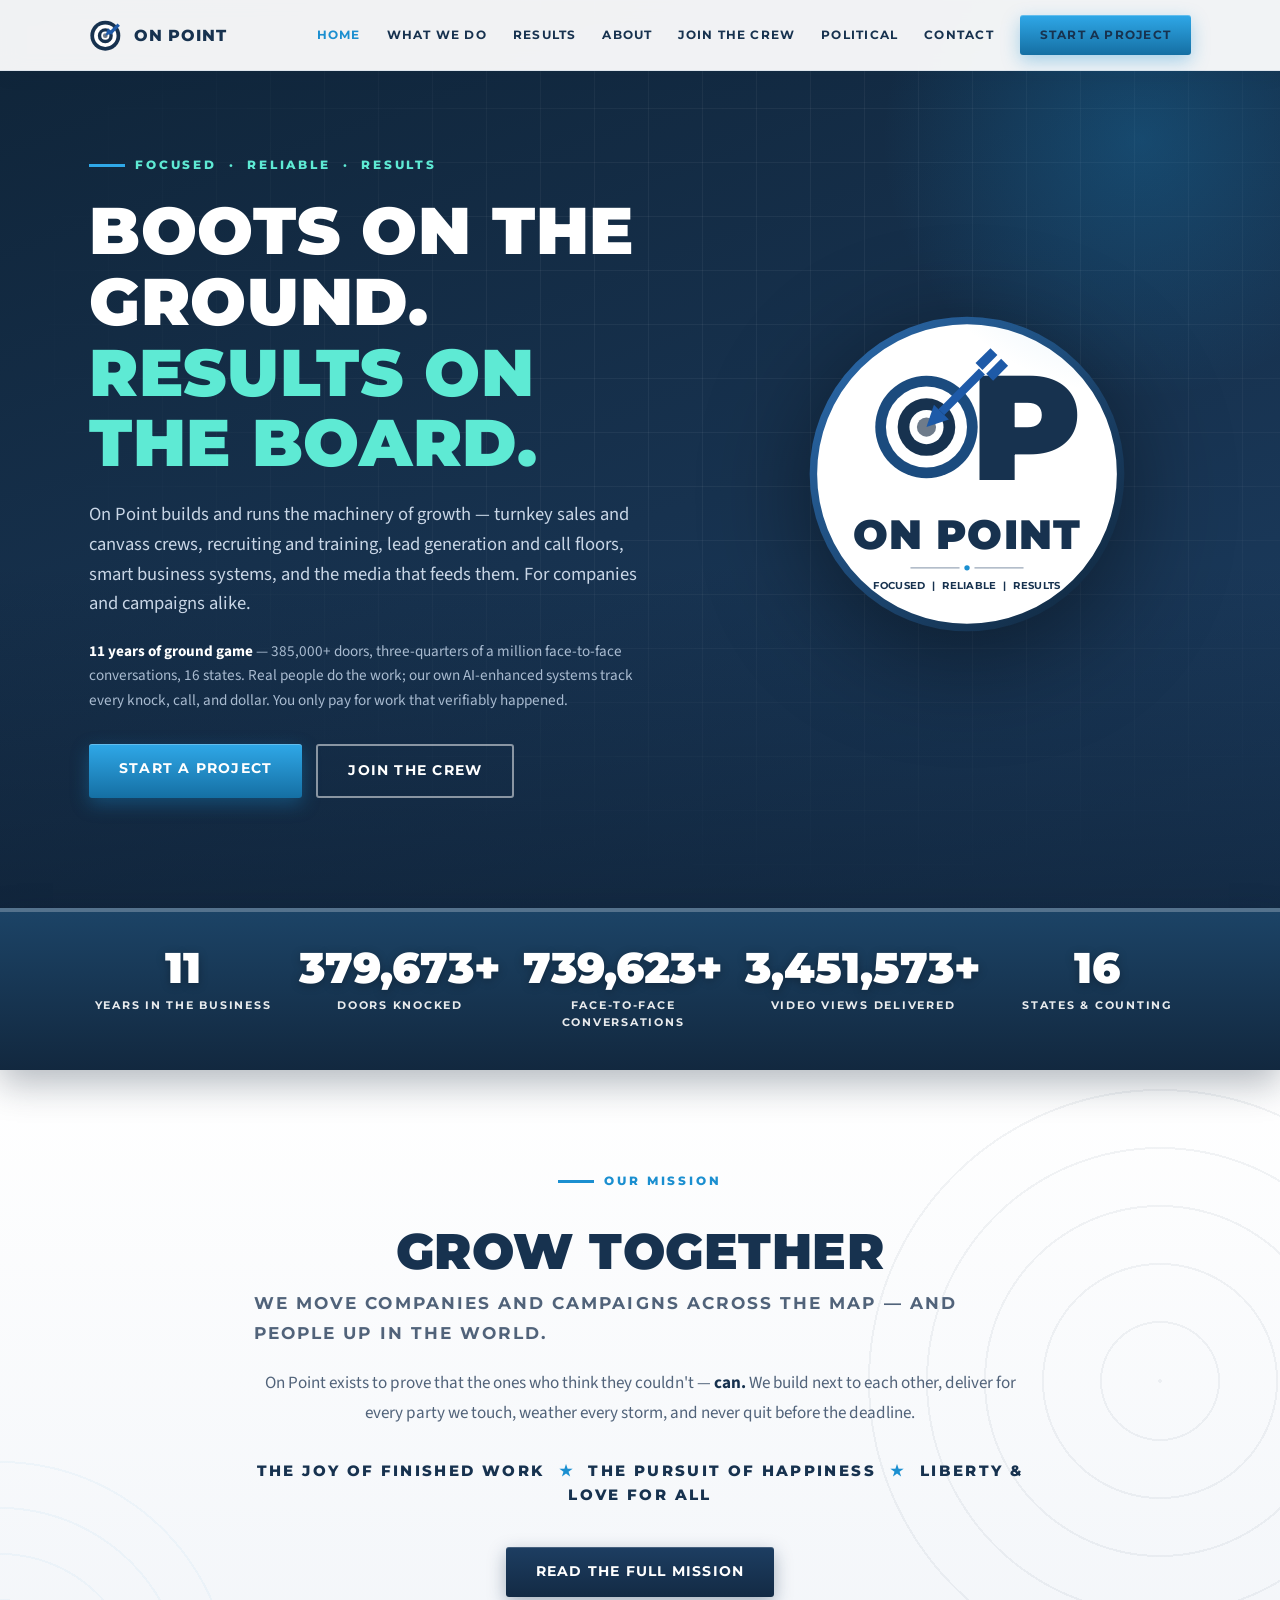
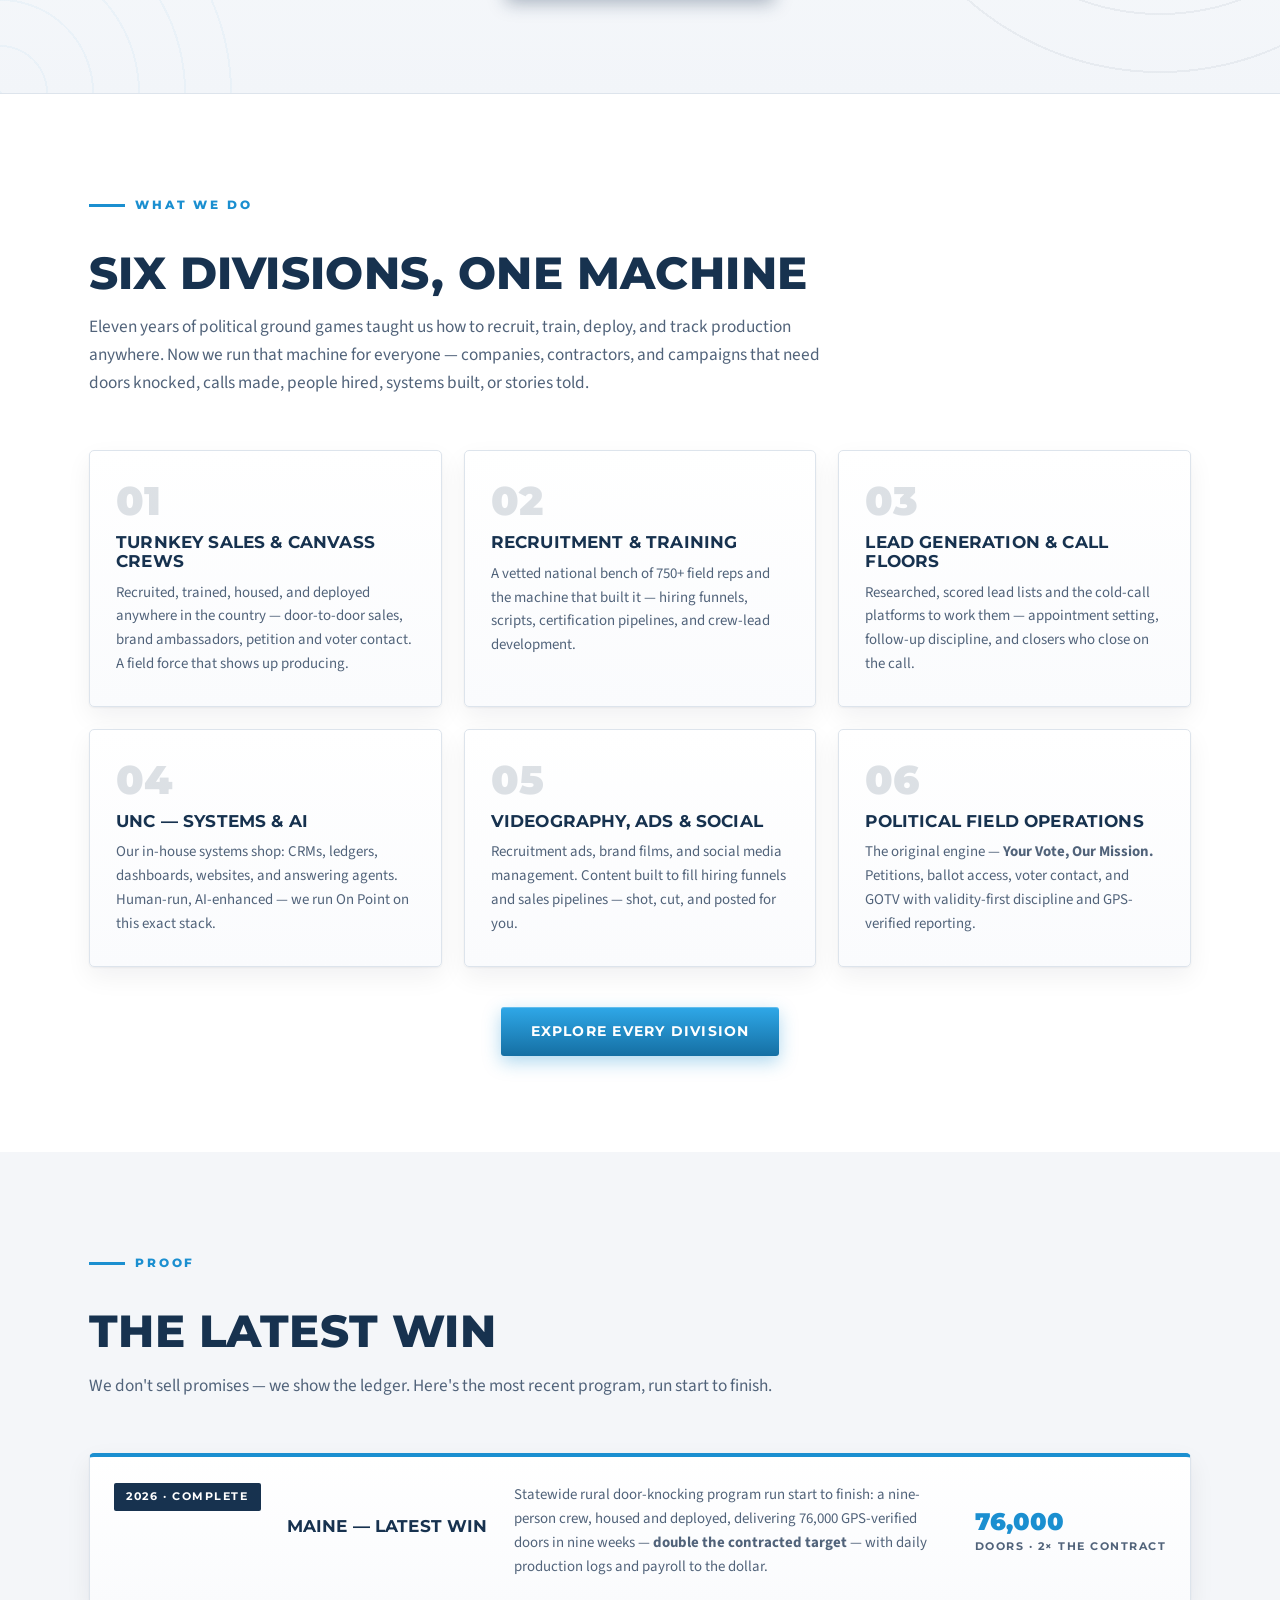
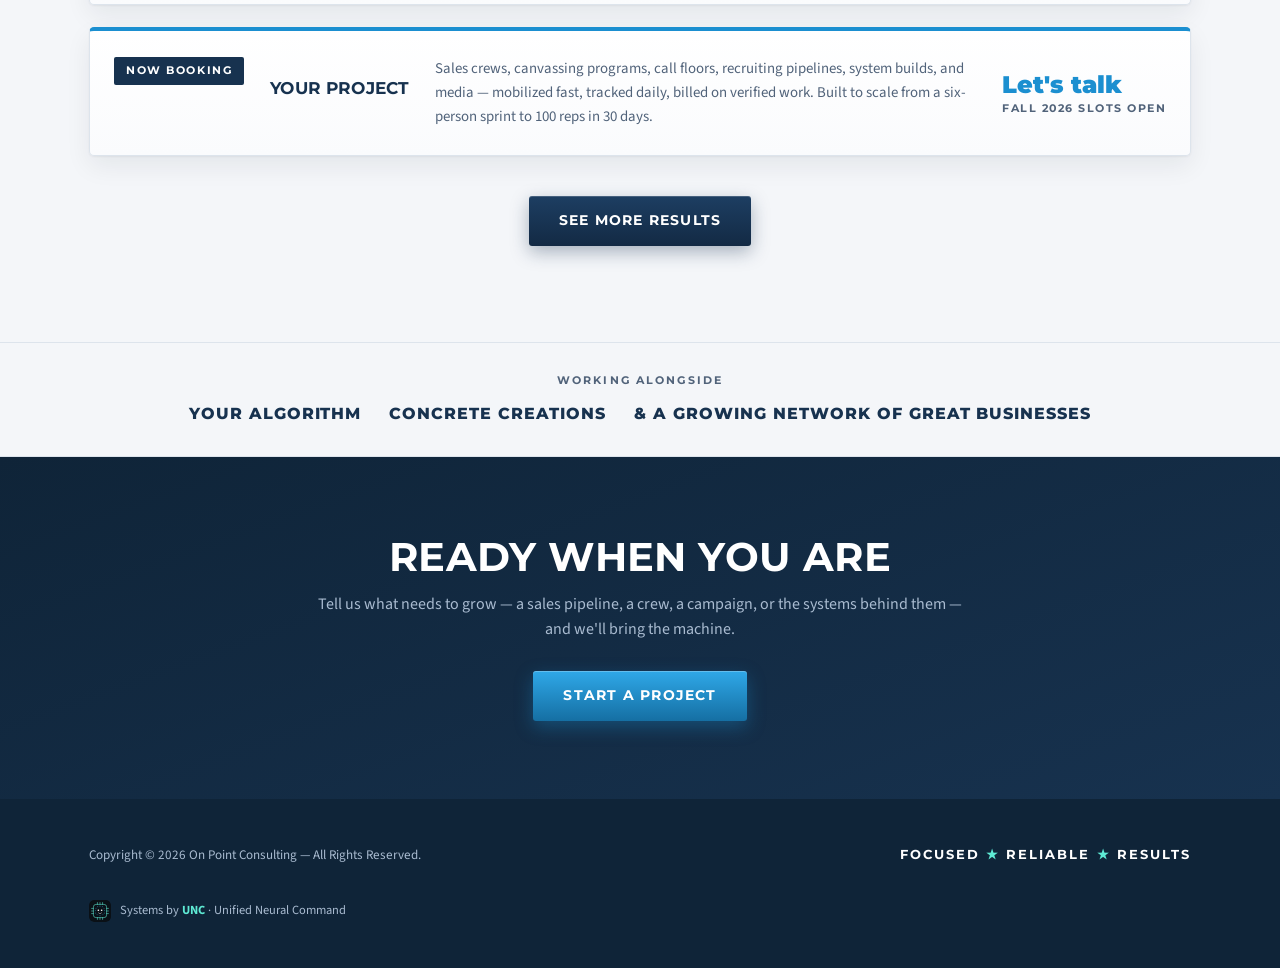
==== commit 6d9a9813: "UNC era: people-first AI framing, sky/teal palette, political page, apply form - Palette: red -> UNC" ====
--- a/index.html
+++ b/index.html
@@ -4,12 +4,12 @@
 <meta charset="UTF-8">
 <meta name="viewport" content="width=device-width, initial-scale=1.0">
 <title>On Point Consulting — Focused. Reliable. Results.</title>
-<meta name="description" content="On Point Consulting — turnkey sales & canvass crews, recruitment & training, lead generation and call floors, AI-built business systems, and media. 225,000+ doors, 400,000+ signatures, 15 states. You only pay for work that verifiably happened.">
+<meta name="description" content="On Point Consulting — turnkey sales & canvass crews, recruitment & training, lead generation and call floors, human-run AI-enhanced business systems, and media. 385,000+ doors, 750,000+ conversations, 16 states. You only pay for work that verifiably happened.">
 <meta property="og:title" content="On Point Consulting">
 <meta property="og:description" content="Focused. Reliable. Results. Turnkey sales crews, field operations, recruiting, lead gen, AI systems, and media — built on 11 years of ground game.">
 <meta property="og:type" content="website">
 <meta property="og:url" content="https://onpointccc.com/">
-<link rel="icon" href='data:image/svg+xml,<svg xmlns="http://www.w3.org/2000/svg" viewBox="0 0 100 100"><circle cx="50" cy="50" r="48" fill="%2317324F"/><circle cx="50" cy="50" r="34" fill="%23FFFFFF"/><circle cx="50" cy="50" r="20" fill="%23C8102E"/><path d="M50 38 l3.5 8 8.8 0.8 -6.6 5.8 2 8.6 -7.7 -4.6 -7.7 4.6 2 -8.6 -6.6 -5.8 8.8 -0.8 z" fill="%23FFFFFF"/></svg>'>
+<link rel="icon" href='data:image/svg+xml,<svg xmlns="http://www.w3.org/2000/svg" viewBox="0 0 100 100"><circle cx="50" cy="50" r="48" fill="%2317324F"/><circle cx="50" cy="50" r="34" fill="%23FFFFFF"/><circle cx="50" cy="50" r="20" fill="%231B8FD0"/><path d="M50 38 l3.5 8 8.8 0.8 -6.6 5.8 2 8.6 -7.7 -4.6 -7.7 4.6 2 -8.6 -6.6 -5.8 8.8 -0.8 z" fill="%23FFFFFF"/></svg>'>
 <link rel="preconnect" href="https://fonts.googleapis.com">
 <link rel="preconnect" href="https://fonts.gstatic.com" crossorigin>
 <link href="https://fonts.googleapis.com/css2?family=Montserrat:wght@600;700;800;900&family=Source+Sans+3:wght@400;600;700&display=swap" rel="stylesheet">
@@ -21,14 +21,15 @@
   <div class="nav-in">
     <a class="logo" href="./" aria-label="On Point Consulting — home">
       <svg width="34" height="34" viewBox="0 0 100 100" aria-hidden="true"><circle cx="48" cy="52" r="44" fill="#17324F"/><circle cx="48" cy="52" r="33" fill="#FFFFFF"/><circle cx="48" cy="52" r="22" fill="#17324F"/><circle cx="48" cy="52" r="12" fill="#FFFFFF"/><circle cx="48" cy="52" r="7" fill="#6E7B8A"/><g fill="#1E5AA8"><path d="M58,42 L84,16 L91,23 L65,49 Z"/><path d="M48,52 L70,44 L56,30 Z"/></g></svg>
-      On Point <b>&nbsp;Consulting</b>
+      On Point
     </a>
     <ul class="nav-links" id="navLinks">
       <li><a class="active" href="./">Home</a></li>
       <li><a href="services.html">What We Do</a></li>
-      <li><a href="track-record.html">Track Record</a></li>
+      <li><a href="track-record.html">Results</a></li>
       <li><a href="about.html">About</a></li>
       <li><a href="careers.html">Join the Crew</a></li>
+      <li><a href="political.html">Political</a></li>
       <li><a href="contact.html">Contact</a></li>
       <li><a class="btn nav-cta" href="contact.html">Start a Project</a></li>
     </ul>
@@ -41,8 +42,8 @@
     <div>
       <span class="kicker">Focused &nbsp;·&nbsp; Reliable &nbsp;·&nbsp; Results</span>
       <h1>Boots on the ground.<br><em>Results on the board.</em></h1>
-      <p class="lead">On Point builds and runs the machinery of growth — turnkey sales and canvass crews, recruiting and training, lead generation and call floors, AI-built business systems, and the media that feeds them. For companies and campaigns alike.</p>
-      <p class="sub"><strong>11 years of ground game</strong> — 225,000+ doors, 400,000+ signatures, 15 states — and we run our whole operation on software we built ourselves. Every knock, call, and dollar is tracked. You only pay for work that verifiably happened.</p>
+      <p class="lead">On Point builds and runs the machinery of growth — turnkey sales and canvass crews, recruiting and training, lead generation and call floors, smart business systems, and the media that feeds them. For companies and campaigns alike.</p>
+      <p class="sub"><strong>11 years of ground game</strong> — 385,000+ doors, three-quarters of a million face-to-face conversations, 16 states. Real people do the work; our own AI-enhanced systems track every knock, call, and dollar. You only pay for work that verifiably happened.</p>
       <div class="hero-ctas">
         <a class="btn" href="contact.html">Start a Project</a>
         <a class="btn ghost" href="careers.html">Join the Crew</a>
@@ -71,12 +72,11 @@
             <path d="M56,-50 L70,-64 L76.5,-57.5 L62.5,-43.5 Z"/>
           </g>
         </g>
-        <text x="150" y="207" text-anchor="middle" font-family="Montserrat,sans-serif" font-weight="900" font-size="34" letter-spacing="1" fill="#17324F">ON POINT</text>
-        <text x="150" y="231" text-anchor="middle" font-family="Montserrat,sans-serif" font-weight="700" font-size="11" letter-spacing="1.5" fill="#6E7B8A">CONSULTING &amp; CANVASSING</text>
-        <line x1="97" y1="243" x2="143" y2="243" stroke="#9AA7B8" stroke-width="1"/>
-        <circle cx="150" cy="243" r="2.5" fill="#C8102E"/>
-        <line x1="157" y1="243" x2="203" y2="243" stroke="#9AA7B8" stroke-width="1"/>
-        <text x="150" y="261" text-anchor="middle" font-family="Montserrat,sans-serif" font-weight="700" font-size="9" letter-spacing=".3" fill="#17324F">FOCUSED &#160;|&#160; RELIABLE &#160;|&#160; RESULTS</text>
+        <text x="150" y="220" text-anchor="middle" font-family="Montserrat,sans-serif" font-weight="900" font-size="38" letter-spacing="1" fill="#17324F">ON POINT</text>
+        <line x1="97" y1="238" x2="143" y2="238" stroke="#9AA7B8" stroke-width="1"/>
+        <circle cx="150" cy="238" r="2.5" fill="#1B8FD0"/>
+        <line x1="157" y1="238" x2="203" y2="238" stroke="#9AA7B8" stroke-width="1"/>
+        <text x="150" y="258" text-anchor="middle" font-family="Montserrat,sans-serif" font-weight="700" font-size="9" letter-spacing=".3" fill="#17324F">FOCUSED &#160;|&#160; RELIABLE &#160;|&#160; RESULTS</text>
       </svg>
     </div>
   </div>
@@ -85,10 +85,10 @@
 <div class="stats">
   <div class="stats-in">
     <div class="stat rv"><div class="num" data-count="11" data-suffix="">0</div><div class="lbl">Years in the Business</div></div>
-    <div class="stat rv"><div class="num" data-count="225000" data-suffix="+">0</div><div class="lbl">Doors Knocked</div></div>
-    <div class="stat rv"><div class="num" data-count="400000" data-suffix="+">0</div><div class="lbl">Signatures Gathered</div></div>
-    <div class="stat rv"><div class="num" data-count="79" data-suffix="%+">0</div><div class="lbl">Validity Rate</div></div>
-    <div class="stat rv"><div class="num" data-count="15" data-suffix="">0</div><div class="lbl">States &amp; Counting</div></div>
+    <div class="stat rv"><div class="num" data-count="385000" data-suffix="+">0</div><div class="lbl">Doors Knocked</div></div>
+    <div class="stat rv"><div class="num" data-count="750000" data-suffix="+">0</div><div class="lbl">Face-to-Face Conversations</div></div>
+    <div class="stat rv"><div class="num" data-count="3500000" data-suffix="+">0</div><div class="lbl">Video Views Delivered</div></div>
+    <div class="stat rv"><div class="num" data-count="16" data-suffix="">0</div><div class="lbl">States &amp; Counting</div></div>
   </div>
 </div>
 
@@ -114,7 +114,7 @@
       <a class="card rv" href="services.html#crews" style="text-decoration:none"><div class="n">01</div><h3>Turnkey Sales &amp; Canvass Crews</h3><p>Recruited, trained, housed, and deployed anywhere in the country — door-to-door sales, brand ambassadors, petition and voter contact. A field force that shows up producing.</p></a>
       <a class="card rv" href="services.html#recruiting" style="text-decoration:none"><div class="n">02</div><h3>Recruitment &amp; Training</h3><p>A vetted national bench of 750+ field reps and the machine that built it — hiring funnels, scripts, certification pipelines, and crew-lead development.</p></a>
       <a class="card rv" href="services.html#leads" style="text-decoration:none"><div class="n">03</div><h3>Lead Generation &amp; Call Floors</h3><p>Researched, scored lead lists and the cold-call platforms to work them — appointment setting, follow-up discipline, and closers who close on the call.</p></a>
-      <a class="card rv" href="services.html#systems" style="text-decoration:none"><div class="n">04</div><h3>AI &amp; Custom Business Systems</h3><p>CRMs, payroll ledgers, rosters, call apps, and live dashboards — the same AI-built stack that runs On Point, built for your business.</p></a>
+      <a class="card rv" href="services.html#systems" style="text-decoration:none"><div class="n">04</div><h3>UNC — Systems &amp; AI</h3><p>Our in-house systems shop: CRMs, ledgers, dashboards, websites, and answering agents. Human-run, AI-enhanced — we run On Point on this exact stack.</p></a>
       <a class="card rv" href="services.html#media" style="text-decoration:none"><div class="n">05</div><h3>Videography, Ads &amp; Social</h3><p>Recruitment ads, brand films, and social media management. Content built to fill hiring funnels and sales pipelines — shot, cut, and posted for you.</p></a>
       <a class="card rv" href="services.html#political" style="text-decoration:none"><div class="n">06</div><h3>Political Field Operations</h3><p>The original engine — <strong>Your Vote, Our Mission.</strong> Petitions, ballot access, voter contact, and GOTV with validity-first discipline and GPS-verified reporting.</p></a>
     </div>
@@ -130,12 +130,17 @@
       <p>We don't sell promises — we show the ledger. Here's the most recent program, run start to finish.</p>
     </div>
     <div class="rec-grid">
-      <div class="rec rv wide"><span class="yr">2026 · Complete</span><h3>Maine — Latest Win</h3><p>Statewide rural door-knocking program run start to finish: a nine-person crew, housed and deployed, delivering 51,593 GPS-verified doors in nine weeks — <strong>double the contracted target</strong> — with daily production logs and payroll to the dollar.</p><div class="big">51,593<small>doors · 2× the contract</small></div></div>
-      <div class="rec rv wide"><span class="yr">Now Booking</span><h3>Your Project</h3><p>Sales crews, canvassing programs, call floors, recruiting pipelines, AI system builds, and media — mobilized fast, tracked daily, billed on verified work. Built to scale from a six-person sprint to 100 reps in 30 days.</p><div class="big">Let's talk<small>fall 2026 slots open</small></div></div>
+      <div class="rec rv wide"><span class="yr">2026 · Complete</span><h3>Maine — Latest Win</h3><p>Statewide rural door-knocking program run start to finish: a nine-person crew, housed and deployed, delivering 76,000 GPS-verified doors in nine weeks — <strong>double the contracted target</strong> — with daily production logs and payroll to the dollar.</p><div class="big">76,000<small>doors · 2× the contract</small></div></div>
+      <div class="rec rv wide"><span class="yr">Now Booking</span><h3>Your Project</h3><p>Sales crews, canvassing programs, call floors, recruiting pipelines, system builds, and media — mobilized fast, tracked daily, billed on verified work. Built to scale from a six-person sprint to 100 reps in 30 days.</p><div class="big">Let's talk<small>fall 2026 slots open</small></div></div>
     </div>
-    <div class="see-more rv"><a class="btn navy" href="track-record.html">See the Full Track Record — 15 States</a></div>
+    <div class="see-more rv"><a class="btn navy" href="track-record.html">See More Results</a></div>
   </div>
 </section>
+
+<div class="partners">
+  <span class="pk">Working Alongside</span>
+  <div class="pnames"><span>Your Algorithm</span><span>Concrete Creations</span><span>&amp; a growing network of great businesses</span></div>
+</div>
 
 <div class="cta-strip">
   <h2>Ready when you are</h2>
@@ -145,8 +150,9 @@
 
 <footer>
   <div class="wrap foot">
-    <small>Copyright © 2026 On Point Consulting &amp; Canvassing Corp — All Rights Reserved.</small>
+    <small>Copyright © 2026 On Point Consulting — All Rights Reserved.</small>
     <span class="tag">Focused <b>★</b> Reliable <b>★</b> Results</span>
+    <div class="unc-credit"><img src="assets/unc-mark.svg" alt="UNC" width="22" height="22"><span>Systems by <b>UNC</b> &#183; Unified Neural Command</span></div>
   </div>
 </footer>
 <script src="assets/site.js"></script>
--- a/assets/site.css
+++ b/assets/site.css
@@ -1,7 +1,7 @@
 :root{
   --navy:#17324F; --navy-deep:#0F2438; --navy-line:#24466B;
   --blue:#205493;
-  --red:#C8102E; --red-bright:#E01A37;
+  --red:#1B8FD0; --red-bright:#2FA8E8;
   --white:#FFFFFF; --off:#F4F6F9; --line:#DDE4EC;
   --ink:#1A2733; --slate:#51637A; --mist:#A9BBD0;
   --disp:'Montserrat',sans-serif; --body:'Source Sans 3',sans-serif;
@@ -23,8 +23,8 @@
 .nav-links{display:flex;gap:26px;align-items:center;list-style:none}
 .nav-links a{text-decoration:none;font-family:var(--disp);font-size:.76rem;font-weight:700;text-transform:uppercase;letter-spacing:.1em;color:var(--navy);transition:.2s}
 .nav-links a:hover{color:var(--red)}
-.btn{display:inline-block;background:linear-gradient(180deg,#E01A37,#BE0E2B);color:#fff;text-decoration:none;font-family:var(--disp);font-weight:700;text-transform:uppercase;letter-spacing:.09em;padding:14px 30px;border:none;border-radius:3px;cursor:pointer;font-size:.85rem;transition:.2s;box-shadow:0 1px 0 rgba(255,255,255,.25) inset,0 6px 18px rgba(200,16,46,.35)}
-.btn:hover{background:linear-gradient(180deg,#F02B47,#D31A38);transform:translateY(-2px);box-shadow:0 1px 0 rgba(255,255,255,.25) inset,0 12px 28px rgba(200,16,46,.45)}
+.btn{display:inline-block;background:linear-gradient(180deg,#2FA8E8,#156FA3);color:#fff;text-decoration:none;font-family:var(--disp);font-weight:700;text-transform:uppercase;letter-spacing:.09em;padding:14px 30px;border:none;border-radius:3px;cursor:pointer;font-size:.85rem;transition:.2s;box-shadow:0 1px 0 rgba(255,255,255,.25) inset,0 6px 18px rgba(27,143,208,.35)}
+.btn:hover{background:linear-gradient(180deg,#4AC3FA,#2FA8E8);transform:translateY(-2px);box-shadow:0 1px 0 rgba(255,255,255,.25) inset,0 12px 28px rgba(27,143,208,.45)}
 .btn.ghost{background:transparent;border:2px solid rgba(255,255,255,.5);box-shadow:none}
 .btn.ghost:hover{border-color:#fff;background:rgba(255,255,255,.08)}
 .btn.navy{background:linear-gradient(180deg,#1D3E62,#132A44);box-shadow:0 1px 0 rgba(255,255,255,.18) inset,0 6px 18px rgba(23,50,79,.35)}
@@ -35,12 +35,12 @@
 /* ---------- Hero ---------- */
 header{position:relative;min-height:92svh;display:flex;align-items:center;padding:150px 0 110px;background:linear-gradient(180deg,transparent 62%,rgba(6,14,24,.4) 100%),linear-gradient(160deg,var(--navy-deep) 0%,var(--navy) 55%,#1C3E63 100%);color:#fff;overflow:hidden}
 header::before{content:"";position:absolute;inset:0;background-image:linear-gradient(rgba(255,255,255,.05) 1px,transparent 1px),linear-gradient(90deg,rgba(255,255,255,.05) 1px,transparent 1px);background-size:54px 54px;mask-image:radial-gradient(ellipse at 65% 35%,black 25%,transparent 72%);pointer-events:none}
-header::after{content:"";position:absolute;right:-140px;top:-140px;width:560px;height:560px;border-radius:50%;background:radial-gradient(circle,rgba(200,16,46,.28),transparent 65%);pointer-events:none}
+header::after{content:"";position:absolute;right:-140px;top:-140px;width:560px;height:560px;border-radius:50%;background:radial-gradient(circle,rgba(27,143,208,.28),transparent 65%);pointer-events:none}
 .hero{position:relative;display:grid;grid-template-columns:1.15fr .85fr;gap:48px;align-items:center}
-.kicker{display:inline-flex;align-items:center;gap:10px;font-family:var(--disp);font-weight:800;font-size:.74rem;text-transform:uppercase;letter-spacing:.24em;color:#FF5A6E;margin-bottom:20px}
+.kicker{display:inline-flex;align-items:center;gap:10px;font-family:var(--disp);font-weight:800;font-size:.74rem;text-transform:uppercase;letter-spacing:.24em;color:#5EEAD4;margin-bottom:20px}
 .kicker::before{content:"";width:36px;height:3px;background:var(--red-bright)}
 .hero h1{font-size:clamp(2.4rem,5.6vw,4.1rem);font-weight:900;margin-bottom:22px}
-.hero h1 em{font-style:normal;color:#FF4D63}
+.hero h1 em{font-style:normal;color:#5EEAD4}
 .hero p.lead{font-size:1.16rem;color:#C9D6E6;max-width:36rem;margin-bottom:20px}
 .hero p.sub{font-size:.95rem;color:var(--mist);max-width:36rem;margin-bottom:32px}
 .hero p.sub strong{color:#fff}
@@ -49,7 +49,7 @@
 .seal{width:min(320px,68vw);filter:drop-shadow(0 22px 55px rgba(0,0,0,.45))}
 
 /* ---------- Stats ---------- */
-.stats{background:linear-gradient(180deg,#D6203E 0%,#B60E28 100%);color:#fff;position:relative;z-index:2;box-shadow:0 14px 34px rgba(182,14,40,.3)}
+.stats{background:linear-gradient(180deg,#1C4467 0%,#12283F 100%);color:#fff;position:relative;z-index:2;box-shadow:0 14px 34px rgba(12,30,50,.3)}
 .stats::before{content:"";position:absolute;top:0;left:0;right:0;height:4px;background:#fff;opacity:.25}
 .stat .num{text-shadow:0 2px 10px rgba(0,0,0,.28)}
 .stats-in{max-width:1150px;margin:0 auto;padding:38px 24px;display:grid;grid-template-columns:repeat(5,1fr);gap:22px;text-align:center}
@@ -85,7 +85,7 @@
 .usmap{max-width:880px;margin:0 auto;position:relative}
 .usmap svg{width:100%;height:auto;display:block;filter:drop-shadow(0 20px 32px rgba(15,36,56,.16))}
 .map-tip{position:absolute;z-index:5;pointer-events:none;opacity:0;transition:opacity .15s;background:var(--navy);color:#fff;text-align:left;border-radius:5px;padding:12px 15px;max-width:330px;font-size:.85rem;line-height:1.45;box-shadow:0 14px 34px rgba(15,36,56,.35);border-left:4px solid var(--red)}
-.map-tip b{display:block;font-family:var(--disp);text-transform:uppercase;letter-spacing:.08em;font-size:.82rem;margin-bottom:4px;color:#FF6B7D}
+.map-tip b{display:block;font-family:var(--disp);text-transform:uppercase;letter-spacing:.08em;font-size:.82rem;margin-bottom:4px;color:#7DE8D2}
 .map-legend{display:flex;gap:26px;justify-content:center;flex-wrap:wrap;margin-top:22px;font-family:var(--disp);font-size:.72rem;font-weight:700;letter-spacing:.1em;text-transform:uppercase;color:var(--slate)}
 .map-legend i{display:inline-block;width:13px;height:13px;border-radius:2px;margin-right:8px;vertical-align:-2px}
 
@@ -100,20 +100,20 @@
 .card p{font-size:.93rem;color:var(--slate)}
 
 /* why */
-.why-sec{background:radial-gradient(900px 520px at 88% -5%,rgba(200,16,46,.2),transparent 62%),radial-gradient(700px 400px at -5% 105%,rgba(32,84,147,.35),transparent 60%),var(--navy);color:#fff}
+.why-sec{background:radial-gradient(900px 520px at 88% -5%,rgba(27,143,208,.2),transparent 62%),radial-gradient(700px 400px at -5% 105%,rgba(32,84,147,.35),transparent 60%),var(--navy);color:#fff}
 .why-sec .sec-head h2{color:#fff}
 .why-sec .sec-head p{color:var(--mist)}
 .why-grid{display:grid;grid-template-columns:repeat(2,1fr);gap:22px}
 .why{display:flex;gap:18px;background:linear-gradient(180deg,rgba(255,255,255,.08),rgba(255,255,255,.03));border:1px solid var(--navy-line);border-radius:5px;padding:26px;box-shadow:0 1px 0 rgba(255,255,255,.09) inset,0 14px 30px rgba(0,0,0,.28);transition:.25s}
 .why:hover{transform:translateY(-4px);border-color:rgba(255,255,255,.22);box-shadow:0 1px 0 rgba(255,255,255,.12) inset,0 22px 44px rgba(0,0,0,.36)}
-.why .ic{flex:none;width:46px;height:46px;border-radius:4px;background:rgba(200,16,46,.22);display:grid;place-items:center;color:#FF6B7D}
+.why .ic{flex:none;width:46px;height:46px;border-radius:4px;background:rgba(27,143,208,.22);display:grid;place-items:center;color:#7DE8D2}
 .why h3{font-size:1.03rem;margin-bottom:8px}
 .why p{font-size:.92rem;color:var(--mist)}
 
 /* mission */
 .mission{background:linear-gradient(180deg,#FFFFFF 0%,#F2F5F9 100%);border-bottom:1px solid var(--line);position:relative;overflow:hidden}
 .mission::before{content:"";position:absolute;right:-190px;top:50%;transform:translateY(-50%);width:620px;height:620px;border-radius:50%;background:repeating-radial-gradient(circle at center,rgba(23,50,79,.055) 0 2px,transparent 2px 58px);pointer-events:none}
-.mission::after{content:"";position:absolute;left:-240px;bottom:-240px;width:480px;height:480px;border-radius:50%;background:repeating-radial-gradient(circle at center,rgba(200,16,46,.045) 0 2px,transparent 2px 46px);pointer-events:none}
+.mission::after{content:"";position:absolute;left:-240px;bottom:-240px;width:480px;height:480px;border-radius:50%;background:repeating-radial-gradient(circle at center,rgba(27,143,208,.045) 0 2px,transparent 2px 46px);pointer-events:none}
 .mission-in{position:relative;z-index:1}
 .mission-in{max-width:820px;text-align:center}
 .mission-in .kicker{justify-content:center}
@@ -177,7 +177,7 @@
 .foot{display:flex;justify-content:space-between;align-items:center;gap:20px;flex-wrap:wrap}
 .foot small{font-size:.82rem}
 .foot .tag{font-family:var(--disp);font-weight:700;text-transform:uppercase;letter-spacing:.16em;color:#fff;font-size:.8rem}
-.foot .tag b{color:#FF4D63}
+.foot .tag b{color:#5EEAD4}
 
 /* reveal */
 .rv{opacity:0;transform:translateY(26px);transition:opacity .7s ease,transform .7s ease}
@@ -222,3 +222,20 @@
 .cta-strip h2{font-size:clamp(1.7rem,3.6vw,2.5rem);margin-bottom:14px}
 .cta-strip p{color:var(--mist);max-width:42rem;margin:0 auto 28px}
 @media(max-width:900px){.page-head{padding:120px 0 48px}.division{padding:26px 22px}}
+
+/* ---------- UNC-era additions ---------- */
+.unc-credit{display:flex;align-items:center;gap:9px;font-size:.78rem;color:var(--mist);width:100%;margin-top:14px}
+.unc-credit img{border-radius:5px;flex:none}
+.unc-credit b{color:#5EEAD4;font-weight:700}
+.partners{background:var(--off);border-top:1px solid var(--line);border-bottom:1px solid var(--line);padding:30px 24px;text-align:center}
+.partners .pk{font-family:var(--disp);font-size:.66rem;font-weight:700;letter-spacing:.2em;text-transform:uppercase;color:var(--slate);display:block;margin-bottom:10px}
+.partners .pnames{font-family:var(--disp);font-weight:800;text-transform:uppercase;letter-spacing:.06em;color:var(--navy);font-size:1.02rem;display:flex;gap:12px 28px;justify-content:center;flex-wrap:wrap}
+.division .dmark{float:right;width:52px;height:52px;border-radius:10px;margin-left:14px}
+.longgame{background:linear-gradient(160deg,#0C1B2A,#17324F);color:#fff;border-radius:6px;padding:44px 40px;margin-top:64px;position:relative;overflow:hidden}
+.longgame::before{content:"";position:absolute;right:-120px;top:-120px;width:420px;height:420px;border-radius:50%;background:radial-gradient(circle,rgba(94,234,212,.14),transparent 65%);pointer-events:none}
+.longgame .kicker{color:#5EEAD4}
+.longgame .kicker::before{background:#5EEAD4}
+.longgame h2{font-size:clamp(1.6rem,3.4vw,2.3rem);margin:12px 0 14px}
+.longgame p{color:#B9C9DA;max-width:46rem;margin-bottom:14px}
+.longgame p strong{color:#fff}
+@media(max-width:900px){.longgame{padding:30px 22px}}
